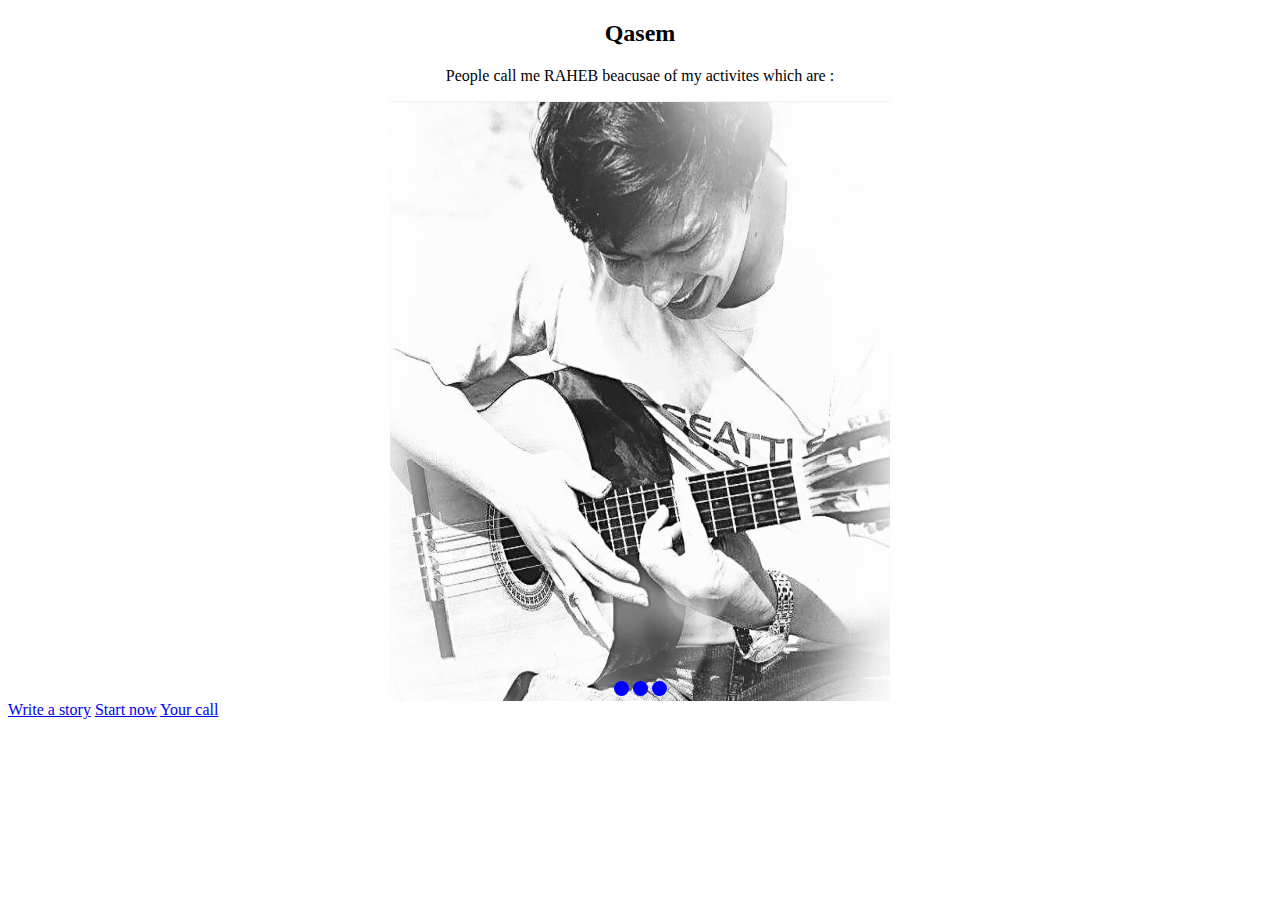
==== index.html @ 829553b7 "my profile page" ====
<!DOCTYPE html>
<html lang="en">
<head>
  <meta charset="UTF-8">
    <title>Qasem Azimi</title>
      <!-- style css -->
    <link rel="stylesheet" href="style.css">
</head>
  <body>
    <header>
      <div class="container">
        <h2>Qasem</h2>
        <p>People call me RAHEB beacusae of my activites which are :</p>
      </div>
      <div class="slider">
        <span id="slide-1"></span>
        <span id="slide-2"></span>
        <span id="slide-3"></span>
        <div class="image-container">
          <img src="images/q1.jpeg" class="slide" width="500" height="600" />
          <img src="images/q2.jpg" class="slide" width="500" height="600" />
          <img src="images/q4.jpeg" class="slide" width="500" height="600" />
        </div>
        <div class="buttons">
          <a href="#slide-1"></a>
          <a href="#slide-2"></a>
          <a href="#slide-3"></a>
        </div>
      </div>
      <!--Slideshow ends-->
      <div>
        <a href="#" class="btn-medium">Write a story</a>
        <a href="#" class="btn-treehouse">Start now</a>
        <a href="#" class="btn-yours">Your call</a>
      </div>
    </header>
  </body>
</html>
---- style.css ----
h2 {
  text-align: center;
  font-family: 'Fuzzy Bubbles', cursive;
}
p {
  text-align: center;
  font-family: 'Fuzzy Bubbles', cursive;
}
.slider {
    width: 500px;
    height: 600px;
    background-color: yellow;
    margin-left: auto;
    margin-right: auto;
    margin-top: 0px;
    text-align: center;
    overflow: hidden;
  }
  .image-container {
    width: 1500px;
    background-color: pink;
    height: 600px;
    clear: both;
    position: relative;
    -webkit-transition: left 1s;
    -moz-transition: left 1s;
    -o-transition: left 1s;
    transition: left 1s;
  }
  .slide {
    float: left;
    margin: 0px;
    padding: 0px;
    position: relative;
  }
  #slide-1:target ~ .image-container {
    left: 0px;
  }
  #slide-2:target ~ .image-container {
    left: -500px;
  }
  #slide-3:target ~ .image-container {
    left: -1000px;
  }
  .buttons {
    position: relative;
    top: -20px;
  }
  .buttons a {
    display: inline-block;
    height: 15px;
    width: 15px;
    border-radius: 50px;
    background-color: blue;
  }
  

  @import url('https://fonts.googleapis.com/css2?family=Fuzzy+Bubbles&display=swap');
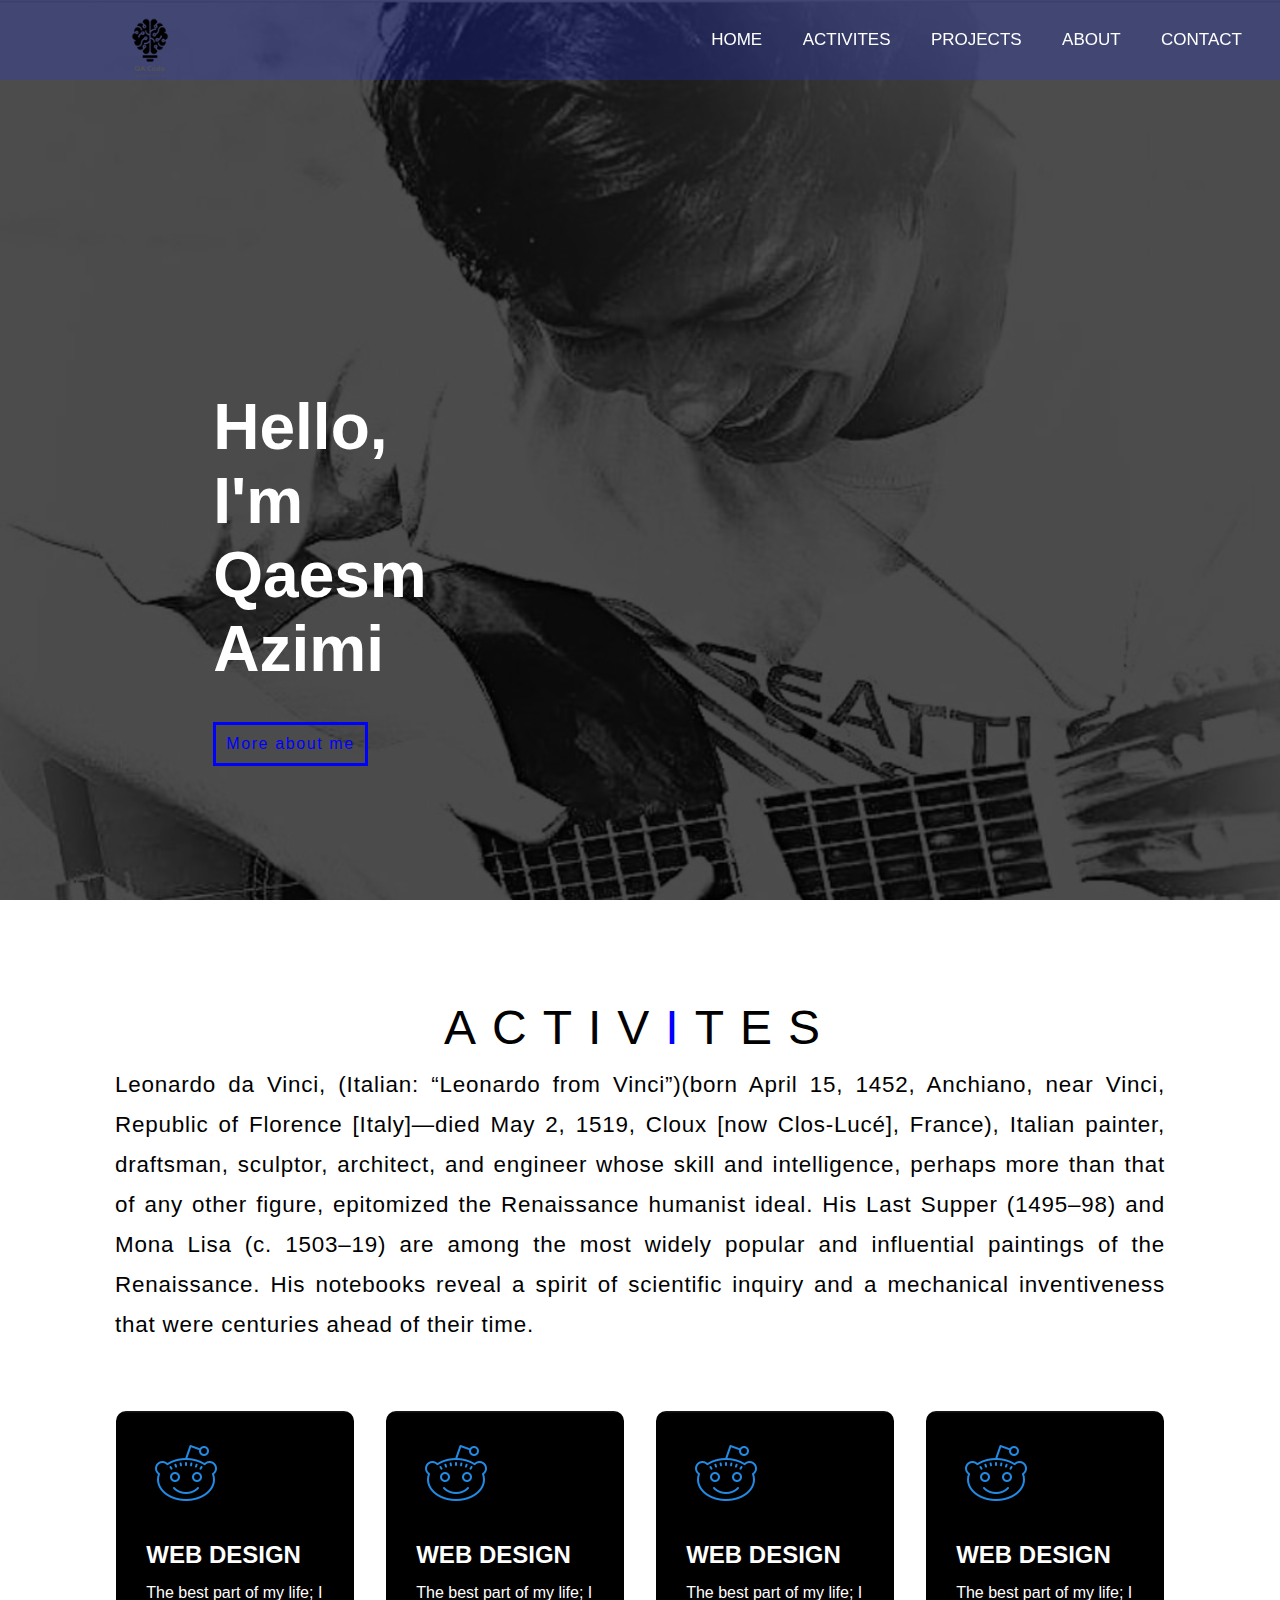
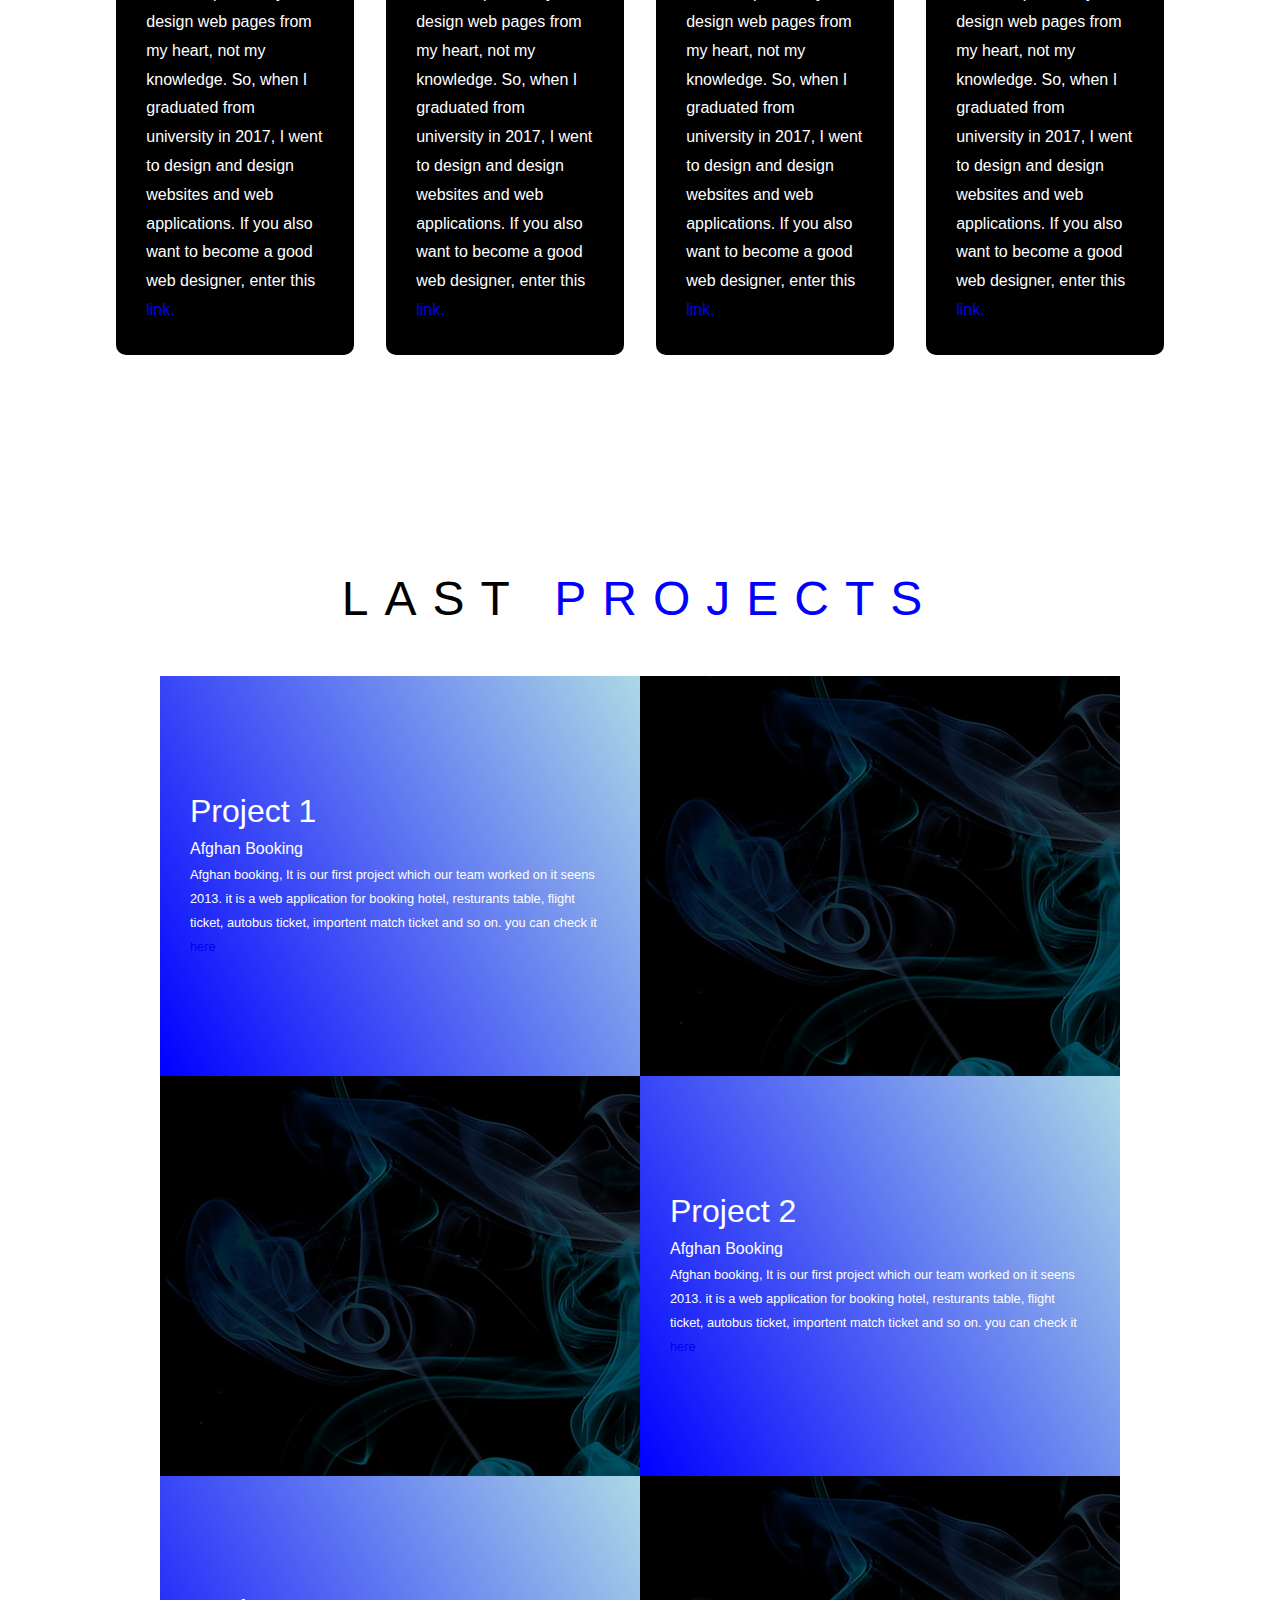
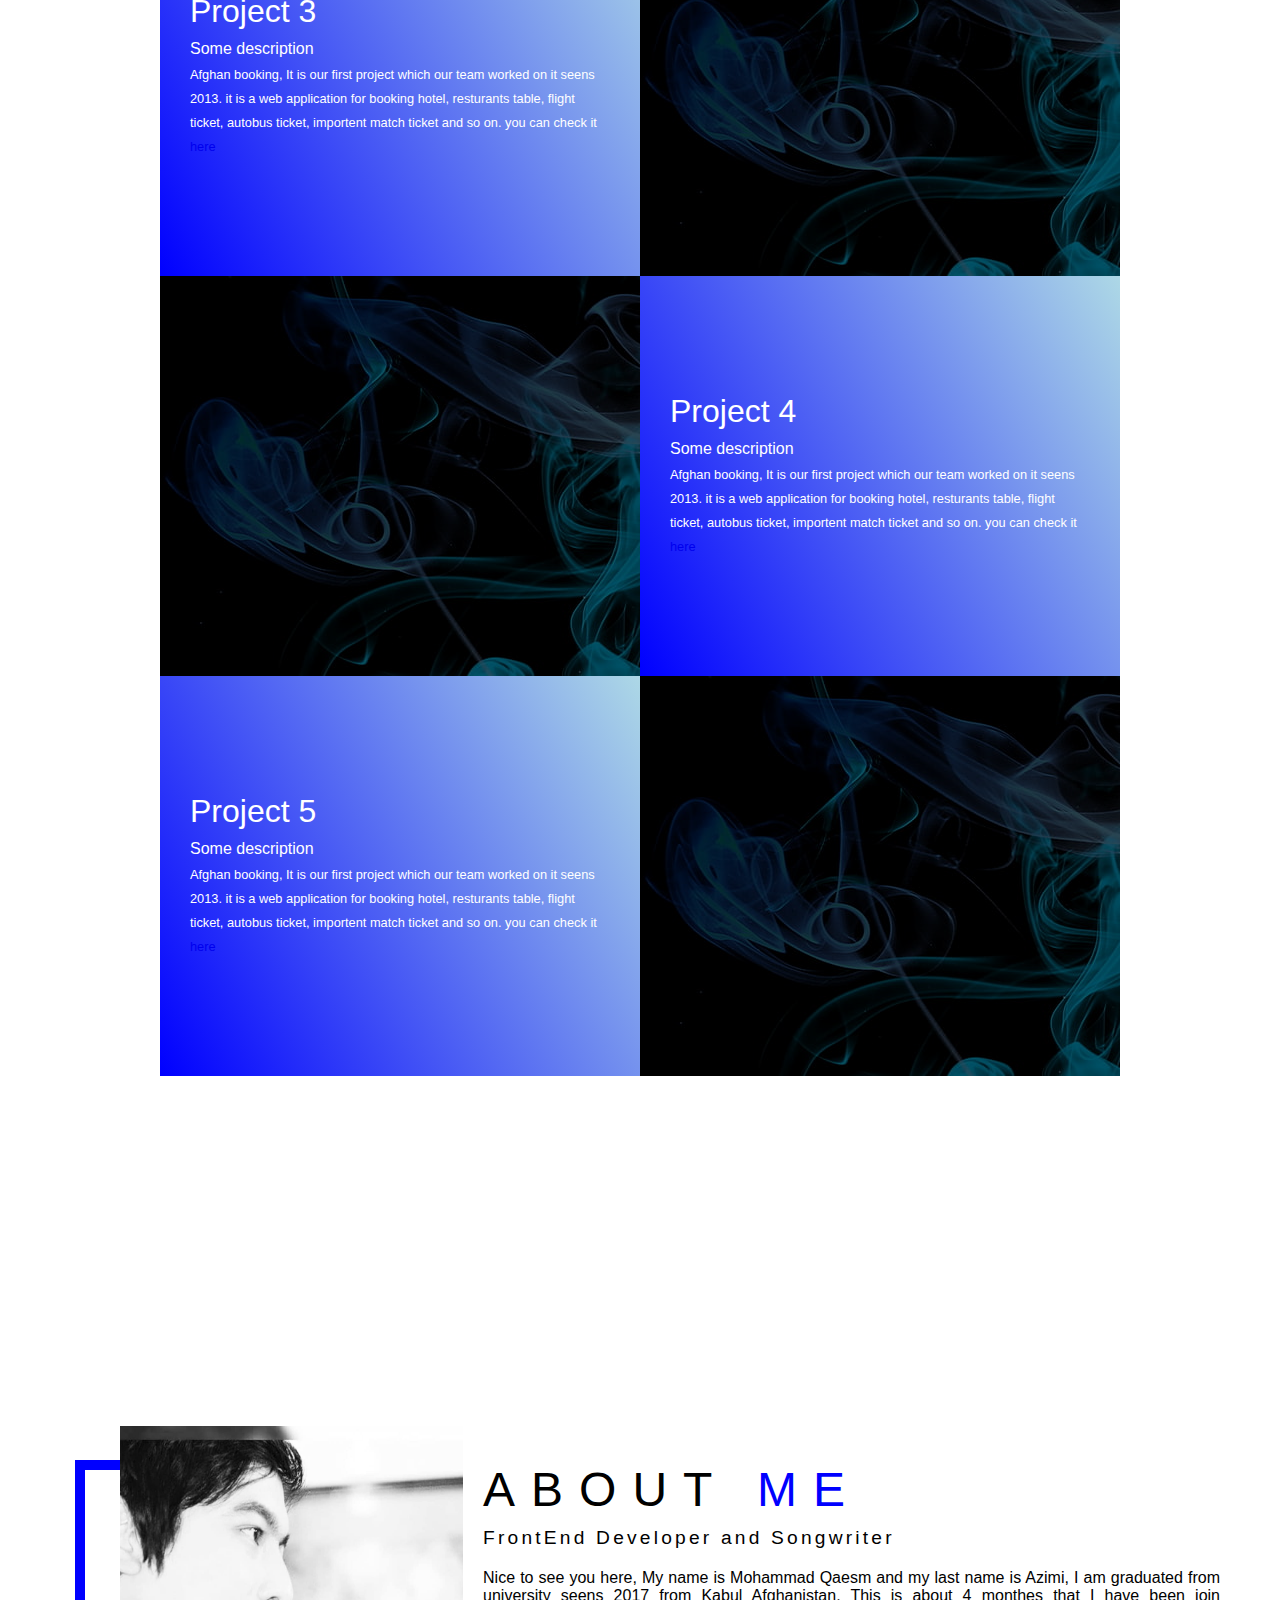
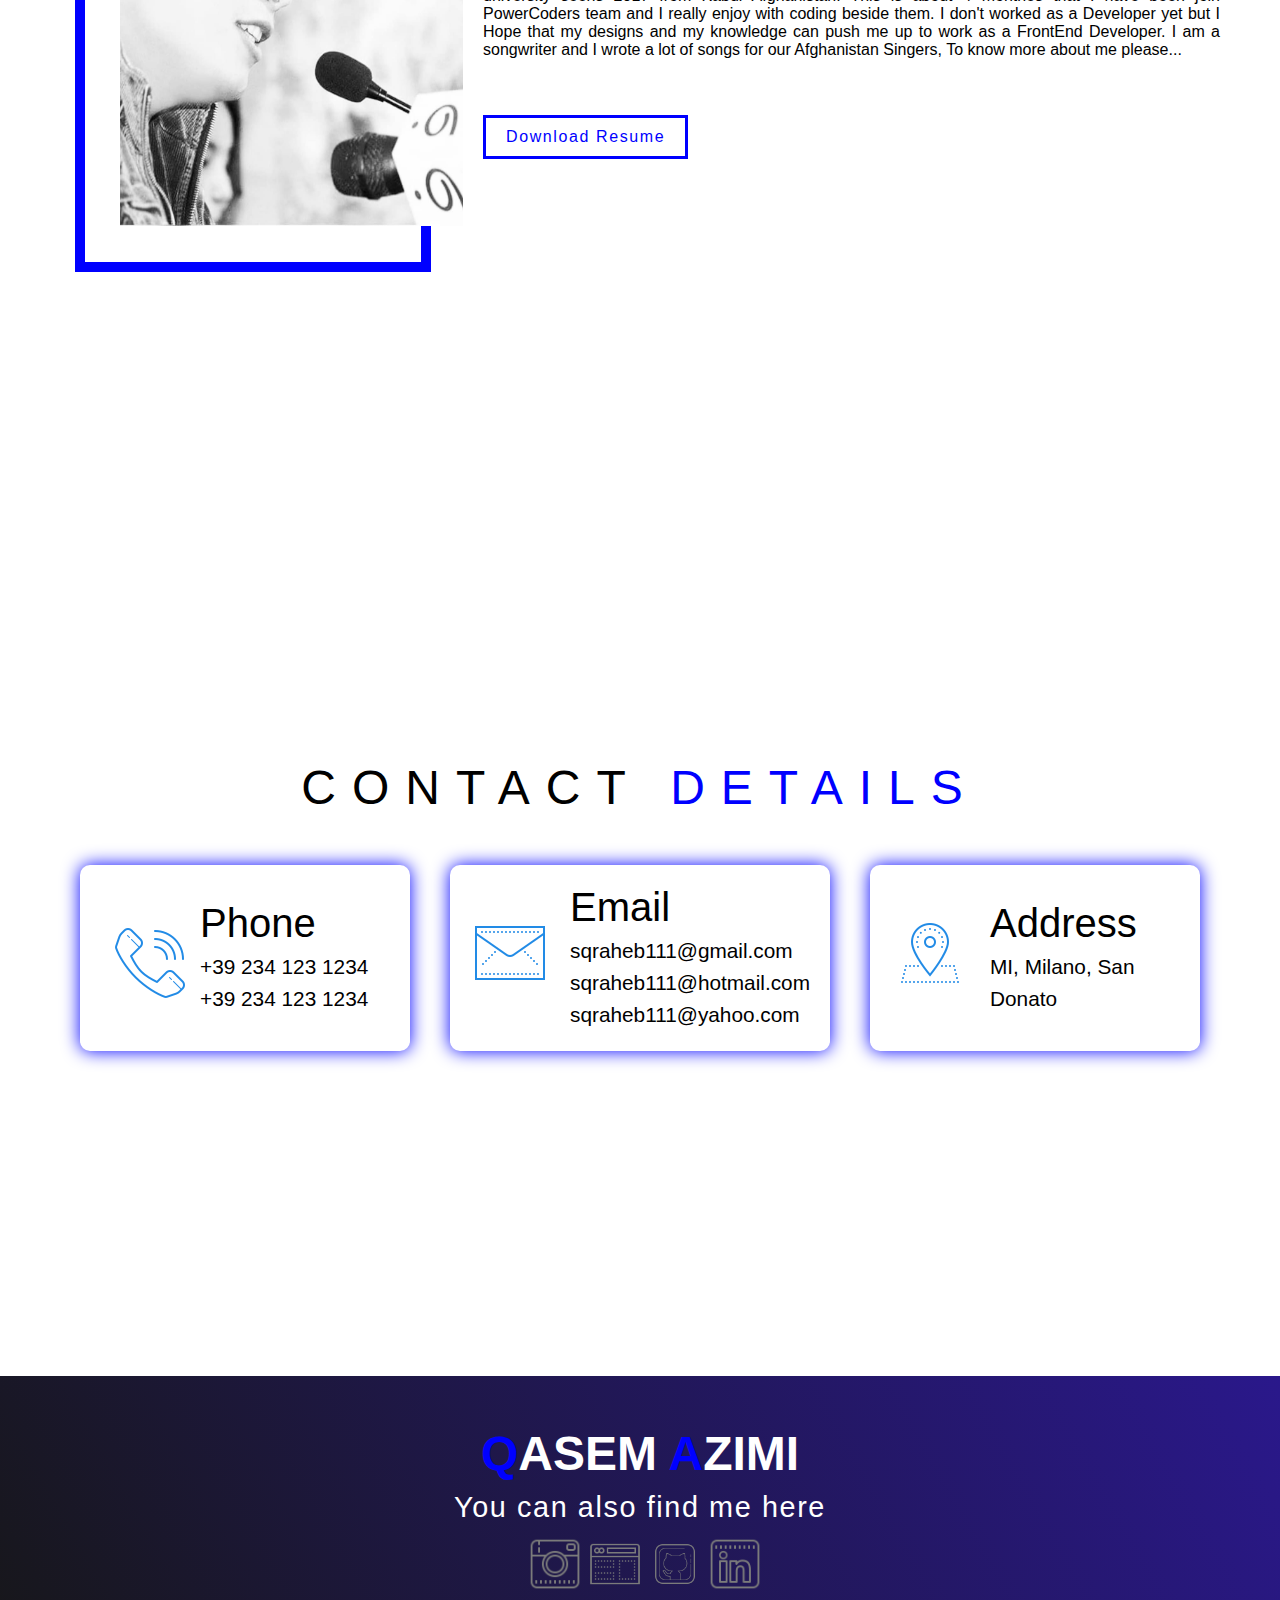
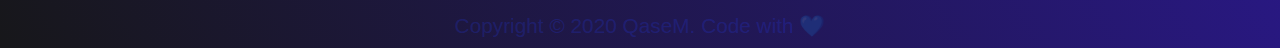
==== commit 1e9baad2: "version 0.2" ====
--- a/index.html
+++ b/index.html
@@ -7,32 +7,236 @@
     <link rel="stylesheet" href="style.css">
 </head>
   <body>
-    <header>
-      <div class="container">
-        <h2>Qasem</h2>
-        <p>People call me RAHEB beacusae of my activites which are :</p>
-      </div>
-      <div class="slider">
-        <span id="slide-1"></span>
-        <span id="slide-2"></span>
-        <span id="slide-3"></span>
-        <div class="image-container">
-          <img src="images/q1.jpeg" class="slide" width="500" height="600" />
-          <img src="images/q2.jpg" class="slide" width="500" height="600" />
-          <img src="images/q4.jpeg" class="slide" width="500" height="600" />
-        </div>
-        <div class="buttons">
-          <a href="#slide-1"></a>
-          <a href="#slide-2"></a>
-          <a href="#slide-3"></a>
-        </div>
-      </div>
-      <!--Slideshow ends-->
-      <div>
-        <a href="#" class="btn-medium">Write a story</a>
-        <a href="#" class="btn-treehouse">Start now</a>
-        <a href="#" class="btn-yours">Your call</a>
-      </div>
-    </header>
+    <!-- Header -->
+    <section id="header">
+      <nav>
+        <input type="checkbox" id="check">
+        <label for="check" class="checkbtn">
+          <i class="fas fa-bars"></i>
+        </label>
+        <img src="images/logo.png" alt="img" class="logox">
+        <ul>
+          <li><a class="activex" href="#qasem">Home</a></li>
+          <li><a href="#activites">Activites</a></li>
+          <li><a href="#projects">Projects</a></li>
+          <li><a href="#about">About</a></li>
+          <li><a href="#contact">Contact</a></li>
+        </ul>
+      </nav>
+    </section>
+    <!-- End Header -->
+    <!-- firstpage home start -->
+    <section id="qasem">
+      <div class="azimi container">
+        <div class="raheb">
+          <h1>Hello,<span></span></h1> 
+          <h1>I'm <span></span></h1>
+          <h1>Qaesm <span></span></h1>
+          <h1>Azimi <span></span></h1>
+          <a href="#about" type="button" class="cta">More about me</a>
+        </div>
+      </div>
+    </section>
+    <!-- firstpage home end -->
+
+    <!-- secondpage activites start -->
+    <section id="activites">
+      <div class="activites container">
+        <div class="activites-top">
+          <h1 class="section-title">Activ<span>i</span>tes</h1>
+            <p>Leonardo da Vinci, (Italian: “Leonardo from Vinci”)(born April 15, 1452, Anchiano,
+              near Vinci, Republic of Florence [Italy]—died May 2, 1519, Cloux [now Clos-Lucé], France),
+              Italian painter, draftsman, sculptor, architect, and engineer whose skill and
+              intelligence, perhaps more than that of any other figure, epitomized the Renaissance humanist ideal. 
+              His Last Supper (1495–98) and Mona Lisa (c. 1503–19) are among the most widely popular and influential
+              paintings of the Renaissance. His notebooks reveal a spirit of scientific inquiry and a mechanical 
+              inventiveness that were centuries ahead of their time.</p>
+        </div>
+        <div class="activites-bottom">
+          <div class="activites-item">
+            <div class="icon">
+              <img src="images/1st_icon.png" alt="">
+            </div>
+              <h2>Web Design</h2>
+              <p>The best part of my life; I design web pages from my heart, not my knowledge. So, when I graduated from university in 2017, 
+                I went to design and design websites and web applications. If you also want to become a good web designer, enter this <a href="#">link.</a></p>
+          </div>
+          <div class="activites-item">
+            <div class="icon">
+              <img src="images/1st_icon.png" alt="">
+            </div>
+              <h2>Web Design</h2>
+              <p>The best part of my life; I design web pages from my heart, not my knowledge. So, when I graduated from university in 2017, 
+                I went to design and design websites and web applications. If you also want to become a good web designer, enter this <a href="#">link.</a></p>
+          </div>
+          <div class="activites-item">
+            <div class="icon">
+              <img src="images/1st_icon.png" alt="">
+            </div>
+              <h2>Web Design</h2>
+              <p>The best part of my life; I design web pages from my heart, not my knowledge. So, when I graduated from university in 2017, 
+                I went to design and design websites and web applications. If you also want to become a good web designer, enter this <a href="#">link.</a></p>
+          </div>
+          <div class="activites-item">
+            <div class="icon">
+              <img src="images/1st_icon.png" alt="">
+            </div>
+              <h2>Web Design</h2>
+              <p>The best part of my life; I design web pages from my heart, not my knowledge. So, when I graduated from university in 2017, 
+                I went to design and design websites and web applications. If you also want to become a good web designer, enter this <a href="#">link.</a></p>
+          </div>
+        </div>
+      </div>
+    </section>    
+    <!-- second page activites end -->
+
+    <!-- third page projects start -->
+    <section id="projects">
+      <div class="projects container">
+        <div class="projects-header">
+          <h1 class="section-title">Last <span>Projects</span></h1>
+        </div>
+        <div class="all-projects">
+          <div class="project-item">
+            <div class="project-info">
+              <h1>Project 1</h1>
+              <h2>Afghan Booking</h2>
+              <p>Afghan booking, It is our first project which our team worked on it seens 2013. it is a web application for booking
+                hotel, resturants table, flight ticket, autobus ticket, importent match ticket and so on. you can check it <a href="#"> here </a></p>
+            </div>
+            <div class="project-img">
+              <img src="images/project-1.jpg" alt="img">
+            </div>
+          </div>
+          <div class="project-item">
+            <div class="project-info">
+              <h1>Project 2</h1>
+              <h2>Afghan Booking</h2>
+              <p>Afghan booking, It is our first project which our team worked on it seens 2013. it is a web application for booking
+                hotel, resturants table, flight ticket, autobus ticket, importent match ticket and so on. you can check it <a href="#"> here </a></p>
+            </div>
+            <div class="project-img">
+              <img src="images/project-1.jpg" alt="img">
+            </div>
+          </div>
+          <div class="project-item">
+            <div class="project-info">
+              <h1>Project 3</h1>
+              <h2>Some description</h2>
+              <p>Afghan booking, It is our first project which our team worked on it seens 2013. it is a web application for booking
+                hotel, resturants table, flight ticket, autobus ticket, importent match ticket and so on. you can check it <a href="#"> here </a></p>
+            </div>
+            <div class="project-img">
+              <img src="images/project-1.jpg" alt="img">
+            </div>
+          </div>
+          <div class="project-item">
+            <div class="project-info">
+              <h1>Project 4</h1>
+              <h2>Some description</h2>
+              <p>Afghan booking, It is our first project which our team worked on it seens 2013. it is a web application for booking
+                hotel, resturants table, flight ticket, autobus ticket, importent match ticket and so on. you can check it <a href="#"> here </a></p>
+            </div>
+            <div class="project-img">
+              <img src="images/project-1.jpg" alt="img">
+            </div>
+          </div>
+          <div class="project-item">
+            <div class="project-info">
+              <h1>Project 5</h1>
+              <h2>Some description</h2>
+              <p>Afghan booking, It is our first project which our team worked on it seens 2013. it is a web application for booking
+                hotel, resturants table, flight ticket, autobus ticket, importent match ticket and so on. you can check it <a href="#"> here </a></p>
+            </div>
+            <div class="project-img">
+              <img src="images/project-1.jpg" alt="img">
+            </div>
+          </div>
+        </div>
+      </div>
+    </section>
+    <!-- Third page projects end -->
+
+    <!-- forth page about start -->
+    <section id="about">
+      <div class="about container">
+        <div class="col-left">
+          <div class="about-img">
+            <img src="images/q12.jpeg" alt="img" style="height:100%; width: 100%;">
+          </div>
+        </div>
+        <div class="col-right">
+          <h1 class="section-title">About <span>Me</span></h1>
+          <h2>FrontEnd Developer and Songwriter</h2>
+          <p>Nice to see you here, My name is Mohammad Qaesm and my last name is Azimi, I am graduated from university seens 2017 from Kabul Afghanistan.
+            This is about 4 monthes that I have been join PowerCoders team and I really enjoy with coding beside them. I don't worked as a Developer yet but I 
+            Hope that my designs and my knowledge can push me up to work as a FrontEnd Developer. I am a songwriter and I wrote a lot of songs for our Afghanistan
+            Singers, To know more about me please...</p>
+            <a href="#" class="cv">Download Resume</a>
+          </div>      
+      </div>
+    </section>
+    <!-- forth page about end -->
+    <!-- fifth page contact start -->
+    <section id="contact">
+      <div class="contact container">
+        <div>
+          <h1 class="section-title">Contact <span>Details</span></h1>
+        </div>
+        <div class="contact-items">
+          <div class="contact-item">
+            <div class="icon"><img src="images/icon_contact.png" /></div>
+            <div class="contact-info">
+              <h1>Phone</h1>
+              <h2>+39 234 123 1234</h2>
+              <h2>+39 234 123 1234</h2>
+            </div>
+          </div>
+          <div class="contact-item">
+            <div class="icon"><img src="images/icon_email.png" /></div>
+            <div class="contact-info">
+              <h1>Email</h1>
+              <h2>sqraheb111@gmail.com</h2>
+              <h2>sqraheb111@hotmail.com</h2>
+              <h2>sqraheb111@yahoo.com</h2>
+            </div>
+          </div>
+          <div class="contact-item">
+            <div class="icon"><img src="images/icon-location.png" /></div>
+            <div class="contact-info">
+              <h1>Address</h1>
+              <h2>MI, Milano, San Donato</h2>
+            </div>
+          </div>
+        </div>
+      </div>
+    </section>
+    <!-- fifth page contact end -->
+
+    <!-- Sixth page footer Start -->
+    <section id="footer">
+      <div class="footer container">
+        <div class="brand">
+          <h1><span>Q</span>asem <span>A</span>zimi</h1>
+        </div>
+        <h2>You can also find me here</h2>
+        <div class="social-icon">
+          <div class="social-item">
+            <a href="https://www.instagram.com/qasem_raheb/"><img src="images/icon_instagram.png"/></a>
+          </div>
+          <div class="social-item">
+            <a href="#qasem"><img src="images/icon-webstie.png"/></a>
+          </div>
+          <div class="social-item">
+            <a href="https://github.com/MohammadQasemAzimi"><img src="images/icon_github.png"/></a>
+          </div>
+          <div class="social-item">
+            <a href="https://www.linkedin.com/in/mohammad-qasem-azimi-199810b3/"><img src="images/icon_linkedin.png"/></a>
+          </div>
+        </div>
+        <p>Copyright © 2020 QaseM. Code with 💙</p>
+      </div>
+    </section>
+    <!-- Sixth page footer End -->
   </body>
 </html>--- a/style.css
+++ b/style.css
@@ -1,59 +1,649 @@
-
-h2 {
+@import url('https://fonts.googleapis.com/css2?family=Archivo:ital,wght@1,700&family=Fuzzy+Bubbles&display=swap');
+*{
+  margin: 0;
+  padding: 0;
+  box-sizing: border-box;
+  font-family: 'Lato', sans-serif;
+  font-family: 'Oswald', sans-serif;
+}
+.container{
+  min-height: 100vh;
+  width: 100%;
+  display: flex;
+  align-items: center;
+  justify-content: center;
+}
+.section-title{
+  font-size: 2rem;
+  font-weight: 200;
+  color: black;
+  margin-bottom: 10px;
+  text-transform: uppercase;
+  letter-spacing: 1rem;
   text-align: center;
-  font-family: 'Fuzzy Bubbles', cursive;
-}
-p {
+}
+.section-title span{
+  color: blue;
+}
+
+/* Header section */
+nav{
+  position: fixed;
+  z-index: 1000;
+  background: rgba(36, 56, 237, 0.24);
+  height: 80px;
+  width: 100%;
+}
+#header .logox{
+  height: 100px;
+  padding: 0 100px;
+  transition: .3s ease transform;
+}
+#header .logox:hover{
+  transform: scale(1.1);
+}
+nav ul{
+  float: right;
+  margin-right: 20px;
+}
+nav ul li{
+  display: inline-block;
+  line-height: 80px;
+  margin: 0 5px;
+}
+nav ul li a{
+  color: white;
+  font-size: 17px;
+  padding: 7px 13px;
+  border-radius: 3px;
+  text-transform: uppercase;
+}
+a.activex,a:hover{
+  background: blue
+  transition: .5s;
+}
+.checkbtn{
+  font-size: 30px;
+  color: white;
+  float: right;
+  line-height: 80px;
+  margin-right: 40px;
+  cursor: pointer;
+  display: none;
+}
+#check{
+  display: none;
+}
+
+/* End Header section */
+
+
+
+
+
+/* ---------------------------------------------------First page-------first page ------------------Code by Qasem----------------------------------------------- */
+a {
+  text-decoration: none;
+}
+
+#qasem{
+  background-image: url("images/q1.jpeg");
+  background-size: cover;
+  background-position: top center;
+  position: relative;
+  z-index: 1;
+}
+#qasem::after{
+  content: '';
+  position: absolute;
+  left: 0;
+  top: 0;
+  height: 100%;
+  width: 100%;
+  background-color: black;
+  opacity: .7;
+  z-index: -1;
+}
+#qasem .raheb{
+  margin-right: 50%;
+  margin-top: 20%;
+}
+#qasem h1{
+  display: block;
+  width: fit-content;
+  font-size: 3rem;
+  position: relative;
+  color: white;
+  animation: text_reveal .5s ease forwards;
+  animation-delay: 1s;
+}
+#qasem h1:nth-child(1){
+  animation-delay: 1s;
+}
+#qasem h1:nth-child(2){
+  animation-delay: 2s;
+}
+#qasem h1:nth-child(3){
+  animation-delay: 3s;
+}
+#qasem h1:nth-child(4){
+  animation: rext_reveal_name .5s ease forwards;
+  animation-delay: 4s;
+}
+#qasem h1 span{
+  position: absolute;
+  top: 0;
+  left: 0;
+  height: 100%;
+  width: 0;
+  background-color: blue;
+  animation: text_reveal_box 1s ease;
+  animation-delay: .3s;
+}
+#qasem h1:nth-child(1) span{
+  animation-delay: .5s;
+}
+#qasem h1:nth-child(2) span{
+  animation-delay: 1.5s;
+}
+#qasem h1:nth-child(3) span{
+  animation-delay: 2.5s;
+}
+#qasem h1:nth-child(4) span{
+  animation-delay: 3.5s;
+}
+#qasem .cta{
+  display: inline-block;
+  padding:10px;
+  color: blue;
+  background-color: transparent;
+  border: 3px solid blue;
+  font-size: 1rem;
+  letter-spacing: .1rem;
+  margin-top: 36px;
+  transition-property: .3s ease;
+}
+#qasem .cta:hover{
+  color: white;
+  background-color: blue;
+}
+
+/* ---------------------------------------------------First page-------End first page -------------------------Code by Qasem------------------------------------ */
+
+/* ---------------------------------------------------Second page ------Activity section-----------------------Code by Qasem------------------------------------ */
+#activites .activites{
+  flex-direction: column;
   text-align: center;
-  font-family: 'Fuzzy Bubbles', cursive;
-}
-.slider {
-    width: 500px;
-    height: 600px;
-    background-color: yellow;
-    margin-left: auto;
-    margin-right: auto;
-    margin-top: 0px;
+  max-width: 1500px;
+  margin: 0 auto;
+  padding: 100px;
+}
+#activites .activites-top{
+  width: 500px;
+  margin: 0 auto;
+}
+
+#activites .activites-top p{
+  color: black;
+  font-size: 1.4rem;
+  margin-left: 15px;
+  margin-right: 15px;
+  margin-top: 5px;
+  line-height: 2.5rem;
+  font-weight: 300;
+  letter-spacing: .05rem;
+  text-align: justify;
+}
+#activites .activites-bottom{
+  display: flex;
+  align-items: center;
+  justify-content: center;
+  flex-wrap: wrap;
+  margin-top: 50px;
+}
+#activites .activites-item{
+  flex-basis: 100%;
+  display: flex;
+  align-items: flex-start;
+  justify-content: center;
+  flex-direction: column;
+  padding: 30px;
+  border-radius: 10px;
+  background-image: url("images/black and white and blue.jpg");
+  background-size: cover;
+  margin: 10px 5px;
+  overflow: hidden;
+}
+#activites .activites-item::after{
+  content: '';
+  position: absolute;
+  left: 0;
+  top: 0;
+  height: 100%;
+  width: 100%;
+  background-color: black;
+  opacity: .8;
+  z-index: -1; 
+}
+#activites .activites-bottom .icon {
+  height: 80px;
+  width: 80px;
+  margin-bottom: 20px;
+}
+#activites .activites-item h2{
+  font-size: 1.5rem;
+  color: white;
+  margin-bottom: 10px;
+  text-transform: uppercase;
+}
+#activites .activites-item p{
+  font-size: 1rem;
+  color: white;
+  text-align: left;
+  line-height: 1.8rem;
+}
+/* ---------------------------------------------------Second page ------End Activity section------------------Code by Qasem------------------------------------- */
+
+/* ---------------------------------------------------Third page -------Start projects section----------------Code by Qasem------------------------------------- */
+#projects .projects{
+  flex-direction: column;
+  max-width: 1200px;
+  margin: 0 auto;
+  padding: 100px 0;
+}
+#projects .projects-header h1{
+  margin-bottom: 50px;
+}
+#projects .all-projects{
+  display: flex;
+  align-items: center;
+  justify-content: center;
+  flex-direction: column;
+  width: 80%;
+}
+#projects .project-item{
+  display: flex;
+  align-items: center;
+  justify-content: center;
+  flex-direction: column;
+  margin: 20px auto;
+  overflow: hidden;
+  border-radius: 10px;
+}
+#projects .project-info{
+  padding: 30px;
+  flex-basis: 50%;
+  height: 100%;
+  display: flex;
+  align-items: flex-start;
+  justify-content: center;
+  flex-direction: column;
+  background-image: linear-gradient(60deg, blue 0%, lightblue 100%);
+  color: white;
+}
+#projects .project-info h1{
+  font-size: 2rem;
+  font-weight: 500;
+}
+#projects .project-info h2{
+  font-size: 1rem;
+  font-weight: 500;
+  margin-top: 10px;
+}
+#projects .project-info p{
+  color: white;
+  text-align: left;
+  font-size: 0.8rem;
+  margin-top: 5px;
+  line-height: 1.5rem;
+  font-weight: 300;
+}
+#projects .project-img{
+  width: 100%;
+  height: 100%;
+  object-fit: cover;
+  flex-basis: 50%;
+  height: 30px;
+  overflow: hidden;
+  position: relative;
+}
+#projects .project-img::after{
+  content: '';
+  position: absolute;
+  left: 0;
+  top: 0;
+  height: 100%;
+  width: 100%;
+  background-color: black;
+  opacity: .6;
+}
+#projects .project-img img{
+  transition: .3s ease transform;
+}
+#projects .project-item:hover .project-img img{
+  transform: scale(1.1);
+}
+
+/* ---------------------------------------------------Third page -------End projects section-------------Code by Qasem----------------------------------------- */
+
+/* ---------------------------------------------------Forth page -------Start About me section-----------Code by Qasem----------------------------------------- */
+#about .about{
+  flex-direction: column-reverse;
+  text-align: center;
+  max-width: 1200px;
+  margin: 0 auto;
+  padding: 100px 20px;
+}
+#about .col-left{
+  width: 250px;
+  height: 360px;
+}
+#about .col-right{
+  width: 100%;
+}
+#about .col-right h2{
+  font-size: 1.2rem;
+  font-weight: 500;
+  letter-spacing: .2rem;
+  margin-bottom: 10px;
+}
+#about .col-right p{
+  margin-bottom: 20px;
+  margin-top: 20px;
+  text-align: justify;
+}
+#about .cv{
+  display: inline-block;
+  padding:10px 20px;
+  color: blue;
+  background-color: transparent;
+  border: 3px solid blue;
+  font-size: 1rem;
+  letter-spacing: .1rem;
+  margin-top: 36px;
+  transition-property: .3s ease;
+  margin-bottom: 30px;
+
+}
+#about .cv:hover{
+  color: white;
+  background-color: blue;
+}
+#about .col-left .about-img{
+  height: 100%;
+  width: 100%;
+  position: relative;
+}
+#about .col-left .about-img::after{
+  content: '';
+  position: absolute;
+  left: -33px;
+  top: 19px;
+  height: 98%;
+  width: 98%;
+  border: 7px solid blue;
+  z-index: -1;
+}
+/* ---------------------------------------------------Forth page --------End About me section-----------------Code by Qasem------------------------------------- */
+/* ---------------------------------------------------Fifth page -------Start Contact section-----------------Code by Qasem------------------------------------- */
+#contact .contact {
+	flex-direction: column;
+	max-width: 1200px;
+	margin: 0 auto;
+}
+#contact .contact-items {
+	/* max-width: 400px; */
+	width: 80%;
+}
+#contact .contact-item {
+	width: 100%;
+	padding: 20px;
+	text-align: center;
+	border-radius: 10px;
+	margin: 30px;
+	display: flex;
+	justify-content: center;
+	align-items: center;
+	flex-direction: column;
+	box-shadow: 0px 0px 18px 0 blue;
+	transition: 0.3s ease box-shadow;
+}
+#contact .contact-item:hover {
+	box-shadow: 0px 0px 5px 0 blue;
+}
+#contact .icon {
+	width: 70px;
+	margin: 0 auto;
+	margin-bottom: 10px;
+}
+#contact .contact-info h1 {
+	font-size: 2.5rem;
+	font-weight: 500;
+	margin-bottom: 5px;
+}
+#contact .contact-info h2 {
+	font-size: 1.3rem;
+	line-height: 2rem;
+	font-weight: 500;
+}
+/* ---------------------------------------------------Fifth page -------End Contact section-------------------Code by Qasem------------------------------------- */
+
+/* ---------------------------------------------------Sixth page -------Start Footer section-------------------Code by Qasem------------------------------------- */
+
+#footer {
+	background-image: linear-gradient(60deg, rgb(23, 23, 26) 0%, rgb(42, 24, 139) 100%);
+}
+#footer .footer {
+	min-height: 200px;
+	flex-direction: column;
+	padding-top: 50px;
+	padding-bottom: 10px;
+}
+.brand h1{
+  font-size: 3rem;
+  text-transform: uppercase;
+  color: white;
+}
+.brand h1 span{
+  color: blue;
+}
+#footer h2 {
+	color: white;
+	font-weight: 500;
+	font-size: 1.8rem;
+	letter-spacing: 0.1rem;
+	margin-top: 10px;
+	margin-bottom: 10px;
+}
+#footer .social-icon {
+	display: flex;
+	margin-bottom: 30px;
+}
+#footer .social-item {
+	height: 50px;
+	width: 50px;
+	margin: 0 5px;
+}
+#footer .social-item img {
+  height: 60px;
+  width: 60px;
+	filter: grayscale(1);
+	transition: 0.3s ease filter;
+}
+#footer .social-item:hover img {
+	filter: grayscale(0);
+}
+#footer p {
+	color:rgba(36, 56, 237, 0.24);
+	font-size: 1.3rem;
+}
+/* ---------------------------------------------------Sixth page -------End Footer section-------------------Code by Qasem------------------------------------- */
+@media (max-width: 952px){
+  label.logox{
+    height: 30px;
+    width: 30px;
+    padding-left: 50px;
+  }
+  nav ul li a{
+    font-size: 16px;
+  }
+}
+@media (max-width: 858px){
+  .checkbtn{
+    display: block;
+  }
+  ul{
+    position: fixed;
+    width: 100%;
+    height: 100vh;
+    background: #2c3e50;
+    top: 80px;
+    left: -100%;
     text-align: center;
-    overflow: hidden;
-  }
-  .image-container {
-    width: 1500px;
-    background-color: pink;
-    height: 600px;
-    clear: both;
-    position: relative;
-    -webkit-transition: left 1s;
-    -moz-transition: left 1s;
-    -o-transition: left 1s;
-    transition: left 1s;
-  }
-  .slide {
-    float: left;
-    margin: 0px;
-    padding: 0px;
-    position: relative;
-  }
-  #slide-1:target ~ .image-container {
-    left: 0px;
-  }
-  #slide-2:target ~ .image-container {
-    left: -500px;
-  }
-  #slide-3:target ~ .image-container {
-    left: -1000px;
-  }
-  .buttons {
-    position: relative;
-    top: -20px;
-  }
-  .buttons a {
-    display: inline-block;
-    height: 15px;
-    width: 15px;
-    border-radius: 50px;
-    background-color: blue;
-  }
-  
-
-  @import url('https://fonts.googleapis.com/css2?family=Fuzzy+Bubbles&display=swap');+    transition: all .5s;
+  }
+  nav ul li{
+    display: block;
+    margin: 50px 0;
+    line-height: 30px;
+  }
+  nav ul li a{
+    font-size: 20px;
+  }
+  a:hover,a.activex{
+    background: none;
+    color: #0082e6;
+  }
+  #check:checked ~ ul{
+    left: 0;
+  }
+}
+
+
+
+
+  @keyframes text_reveal_box{
+    50%{
+      width: 100%;
+      left: 0%;
+    }
+    100%{
+      width: 0%;
+      left: 100%;
+    }
+  }
+  @keyframes rext_reveal{
+    100%{
+      color: white;
+    }
+  }
+  @keyframes rext_reveal_name{
+    100%{
+      color: blue;
+      font-weight: 500px;
+    }
+  }
+
+
+  @media only screen and (min-width: 780px){
+    
+    .cta{
+      font-size: 2.5rem;
+      padding: 20px 60px;
+    }
+    h1.section-title{
+      font-size: 3rem;
+    }
+    #qasem h1{
+      font-size: 4rem;
+    }
+
+    #activites .activites-top{
+      width: 100%;
+    }
+    #activites .activites-bottom .activites-item {
+      flex-basis: 45%;
+      margin: 2.5%;
+    }
+    #projects .project-item{
+      flex-direction: row;
+    }
+    #projects .project-item:nth-child(even){
+      flex-direction: row-reverse;
+    }
+    #projects .project-item{
+      height: 400px;
+      margin: 0;
+      width: 100%;
+      border-radius: 0;
+    }
+    #projects .all-projects .project-info{
+      height: 100%;
+    }
+    #projects .all-projects .project-img{
+      height: 100%;
+    }
+
+    #about .about{
+      flex-direction: row;
+    }
+    #about .col-left{
+      width: 600px;
+      height: 400px;
+      padding-left: 60px;
+    }
+    #about .about .col-left .about-img::after{
+      left: -45px;
+      top: 34px;
+      height: 98%;
+      width: 98%;
+      border: 10px solid blue;
+    }
+    #about .col-right{
+      text-align: left;
+      margin-left: 20px;
+    }
+    #about .col-right h1{
+      text-align: left;
+    }
+
+
+    #contact .contact{
+      flex-direction: column;
+      padding: 100px 0;
+      align-items: center;
+      justify-content: center;
+      min-width: 20vh;
+    }
+    #contact .contact-items{
+      width: 100%;
+      display: flex;
+      flex-direction: row;
+      padding: 20px;
+      margin: 0;
+    }
+    #contact .contact-item{
+      margin: 20px;
+      flex-direction: row;
+    }
+    #contact .contact-item .icon{
+      height: 80px;
+      width: 80px;
+    }
+    #contact .contact-item .icon img{
+      object-fit: contain;
+    }
+    #contact .contact-item .contact-info{
+      width: 100%;
+      text-align: left;
+      padding-left: 20px;
+    }
+  }
+
+
+  @media only screen and (min-width: 1200px) {
+    #activites .activites-bottom .activites-item{
+      flex-basis: 22%;
+      margin: 1.5%;
+    } 
+  }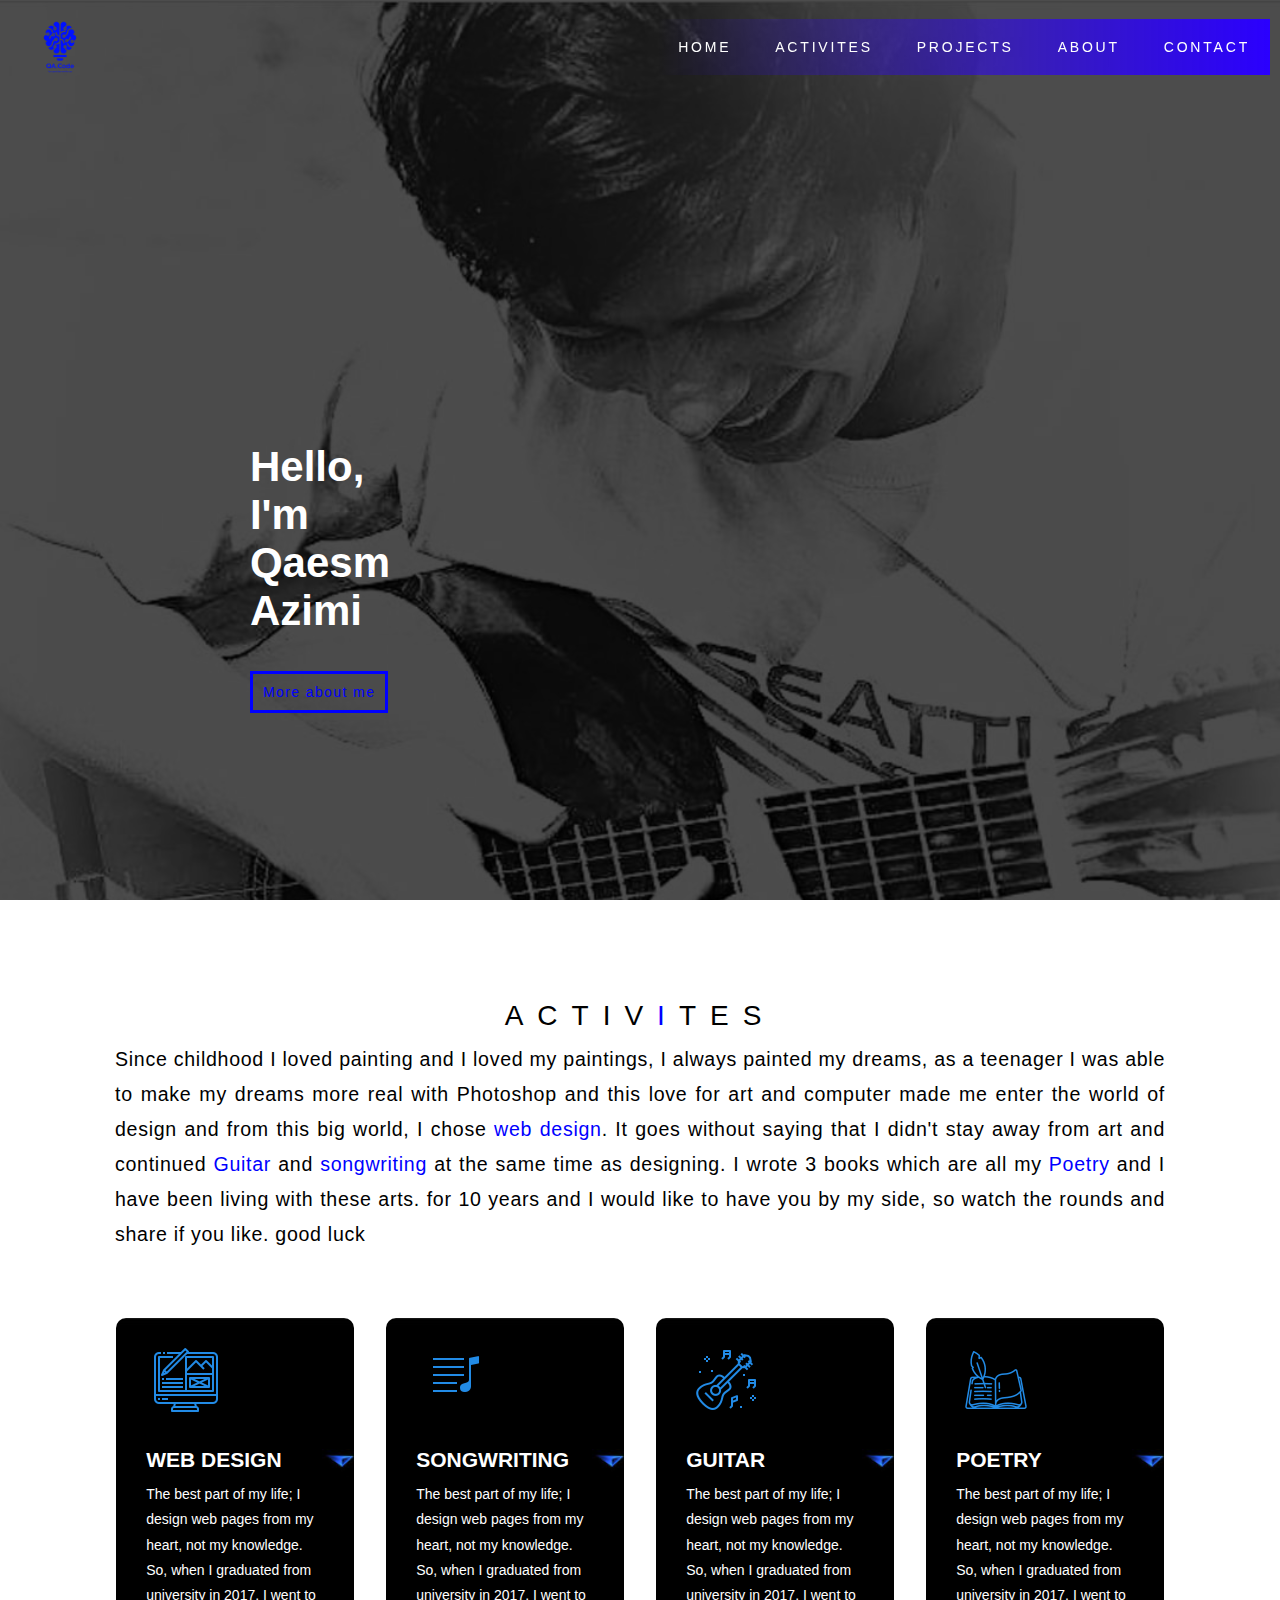
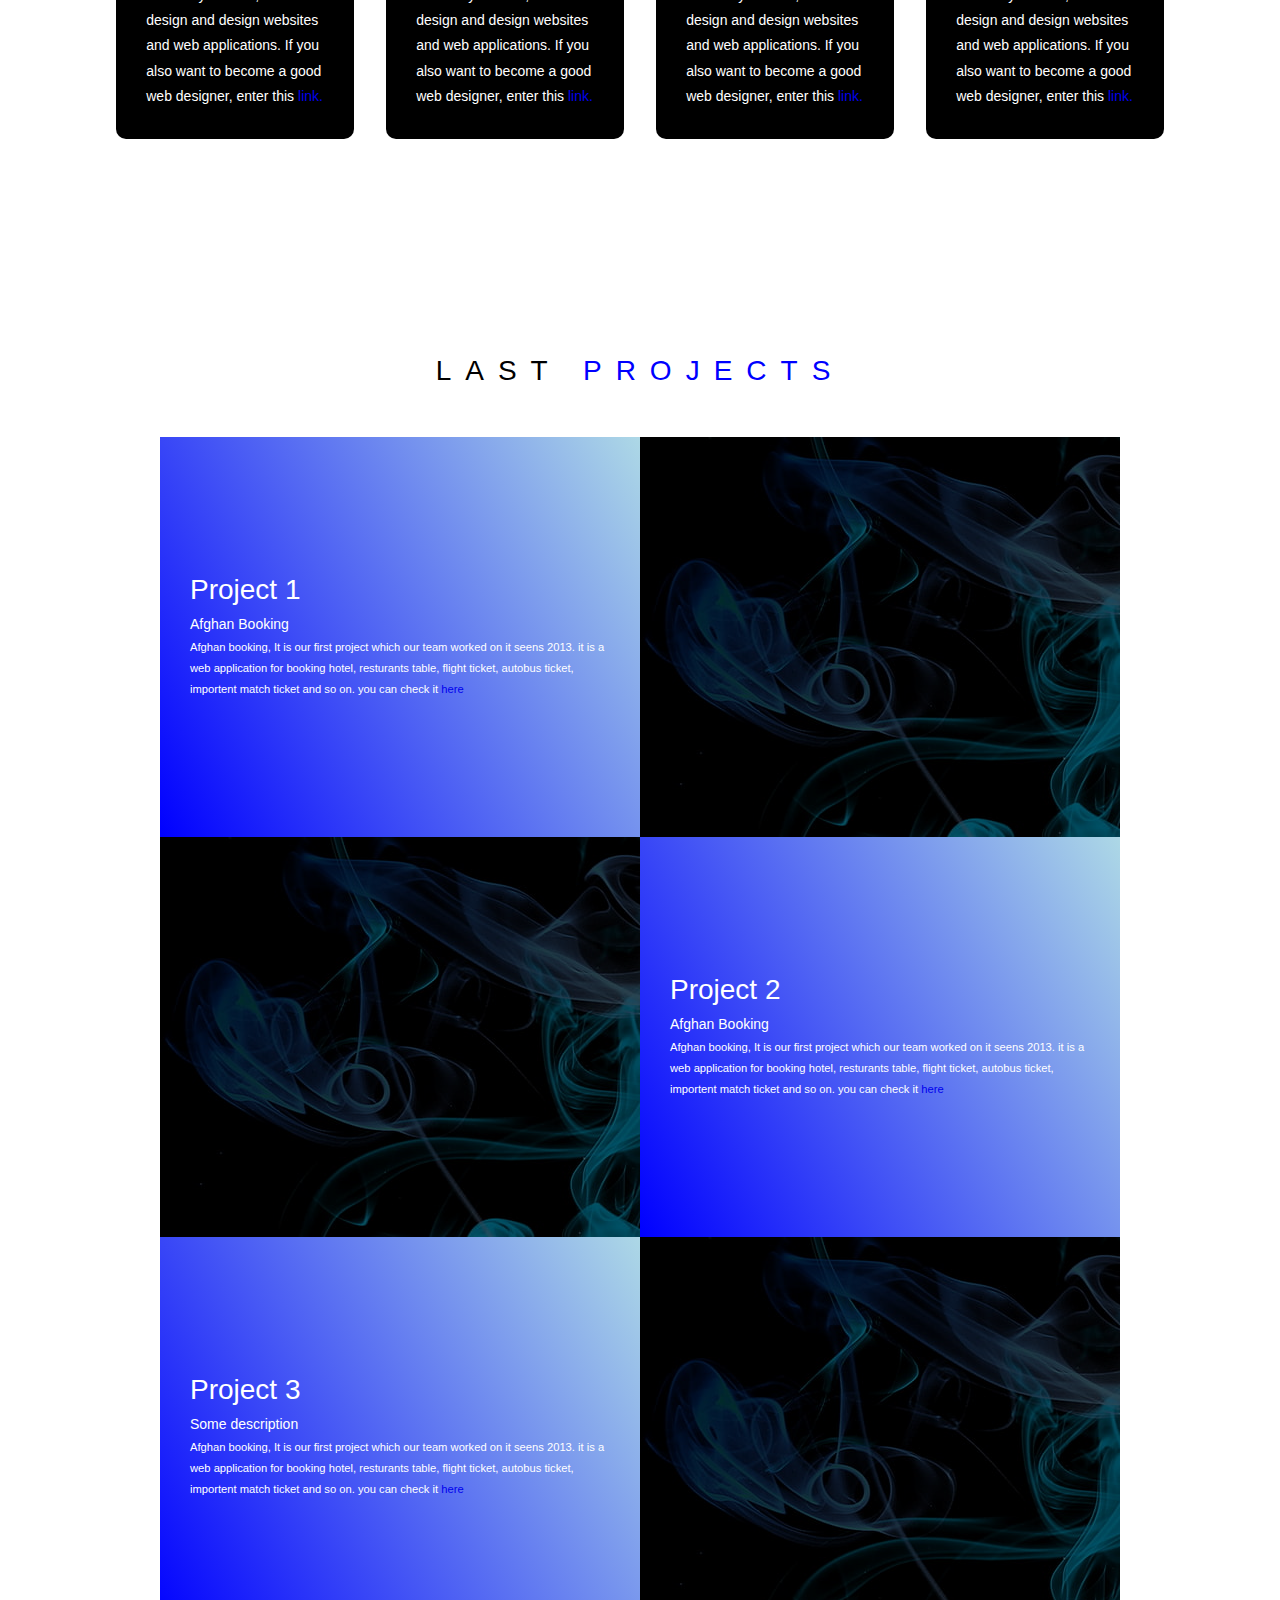
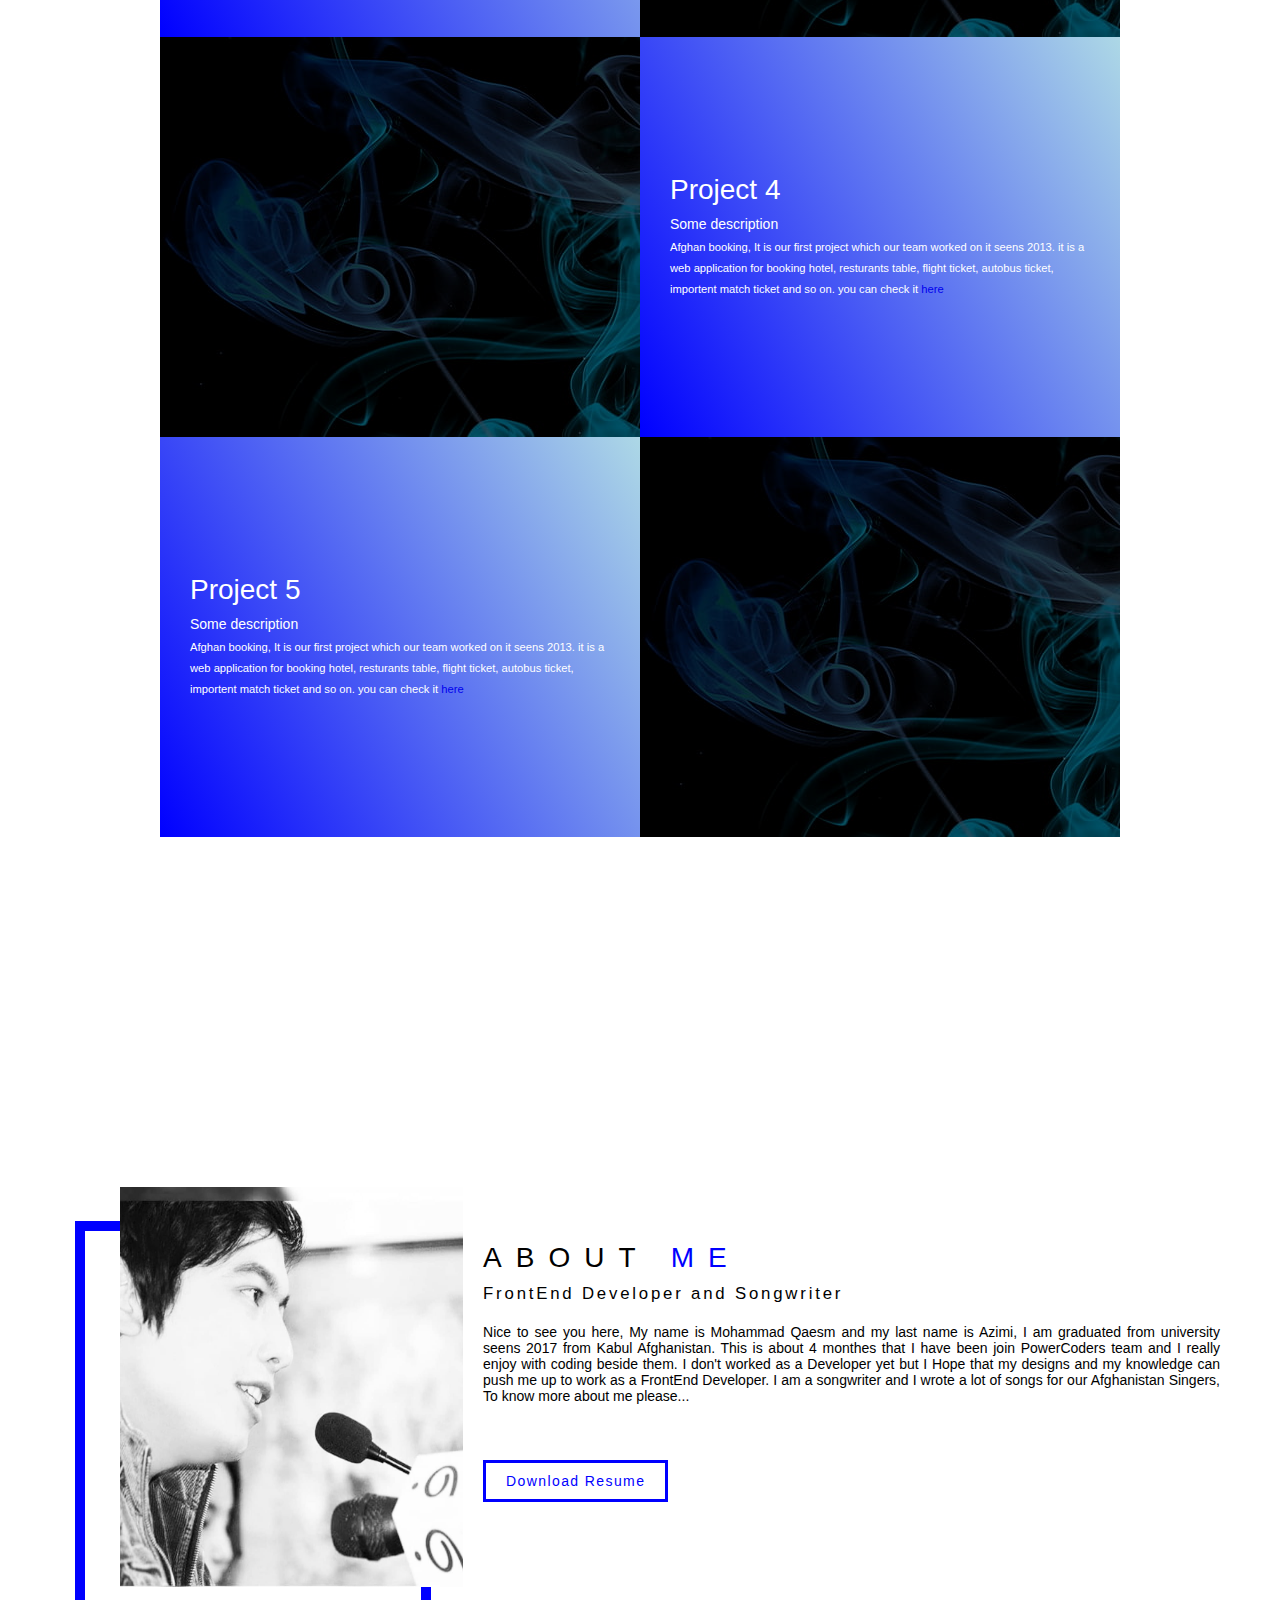
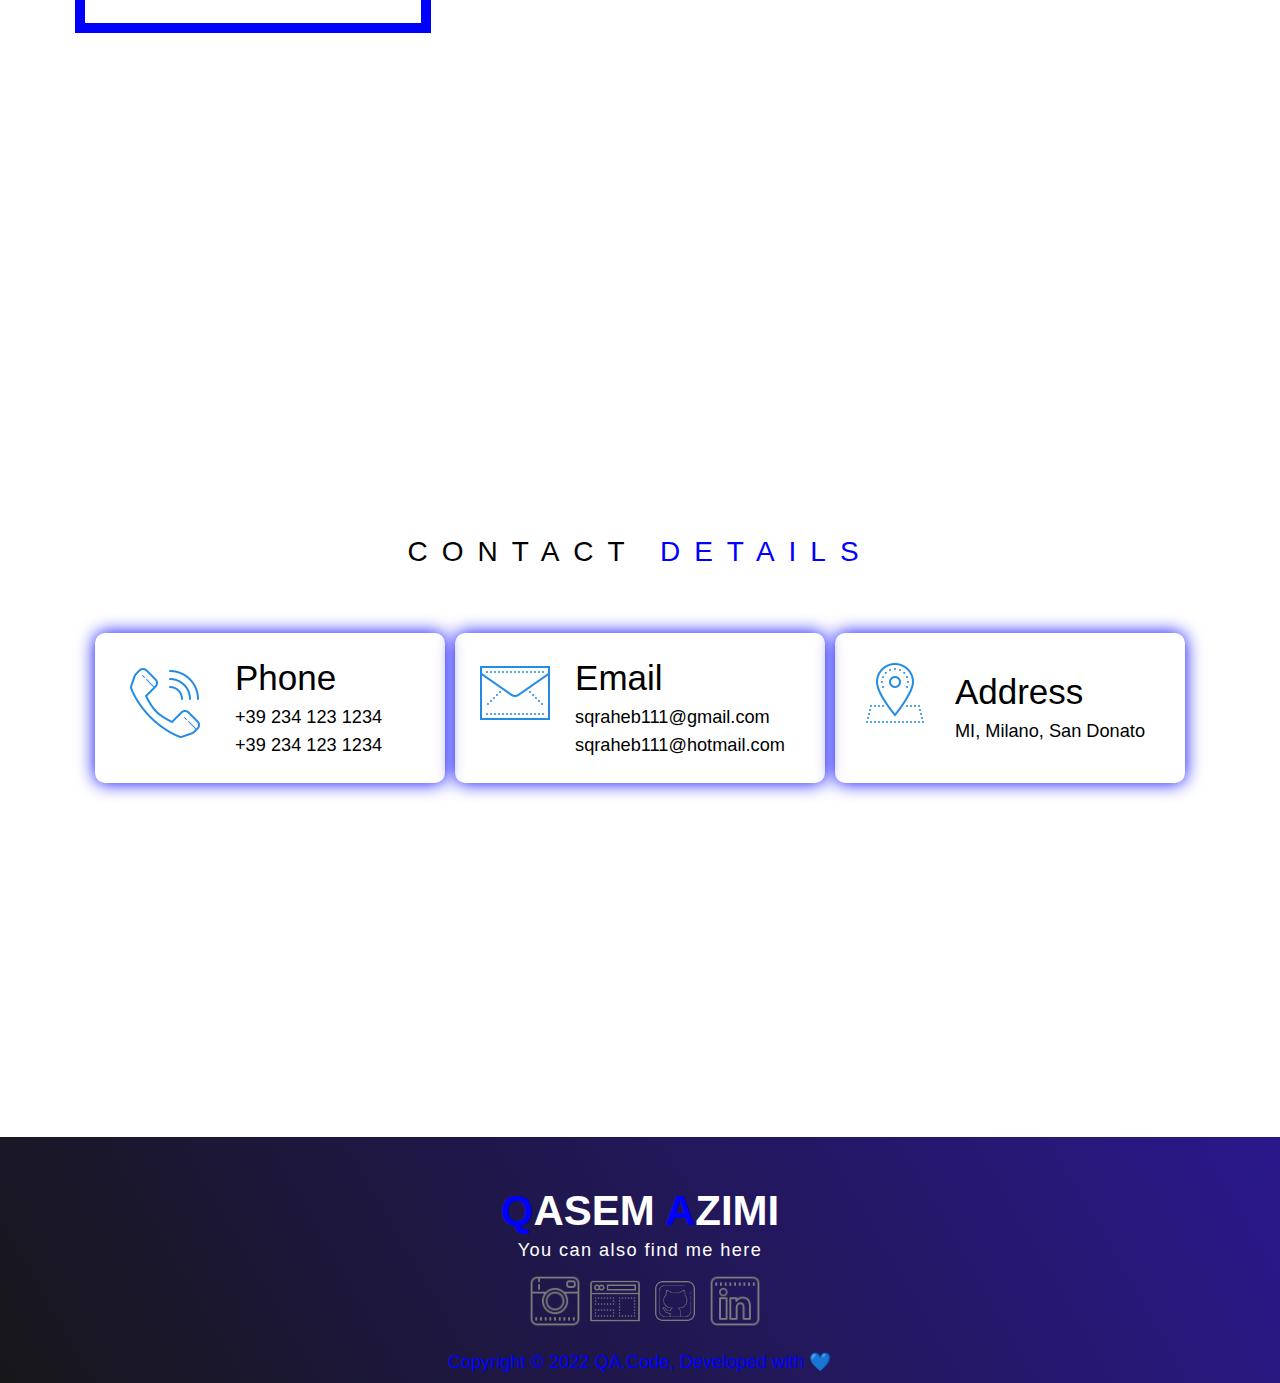
==== commit be7c3ed7: "I bring some changes" ====
--- a/index.html
+++ b/index.html
@@ -1,242 +1,274 @@
 <!DOCTYPE html>
 <html lang="en">
+
 <head>
   <meta charset="UTF-8">
-    <title>Qasem Azimi</title>
-      <!-- style css -->
-    <link rel="stylesheet" href="style.css">
+  <title>Qasem Azimi</title>
+  <!-- style css -->
+  <link rel="stylesheet" href="style.css">
 </head>
-  <body>
-    <!-- Header -->
-    <section id="header">
-      <nav>
-        <input type="checkbox" id="check">
-        <label for="check" class="checkbtn">
-          <i class="fas fa-bars"></i>
-        </label>
-        <img src="images/logo.png" alt="img" class="logox">
-        <ul>
-          <li><a class="activex" href="#qasem">Home</a></li>
-          <li><a href="#activites">Activites</a></li>
-          <li><a href="#projects">Projects</a></li>
-          <li><a href="#about">About</a></li>
-          <li><a href="#contact">Contact</a></li>
-        </ul>
-      </nav>
-    </section>
-    <!-- End Header -->
-    <!-- firstpage home start -->
-    <section id="qasem">
-      <div class="azimi container">
-        <div class="raheb">
-          <h1>Hello,<span></span></h1> 
-          <h1>I'm <span></span></h1>
-          <h1>Qaesm <span></span></h1>
-          <h1>Azimi <span></span></h1>
-          <a href="#about" type="button" class="cta">More about me</a>
-        </div>
-      </div>
-    </section>
-    <!-- firstpage home end -->
-
-    <!-- secondpage activites start -->
-    <section id="activites">
-      <div class="activites container">
-        <div class="activites-top">
-          <h1 class="section-title">Activ<span>i</span>tes</h1>
-            <p>Leonardo da Vinci, (Italian: “Leonardo from Vinci”)(born April 15, 1452, Anchiano,
-              near Vinci, Republic of Florence [Italy]—died May 2, 1519, Cloux [now Clos-Lucé], France),
-              Italian painter, draftsman, sculptor, architect, and engineer whose skill and
-              intelligence, perhaps more than that of any other figure, epitomized the Renaissance humanist ideal. 
-              His Last Supper (1495–98) and Mona Lisa (c. 1503–19) are among the most widely popular and influential
-              paintings of the Renaissance. His notebooks reveal a spirit of scientific inquiry and a mechanical 
-              inventiveness that were centuries ahead of their time.</p>
-        </div>
-        <div class="activites-bottom">
-          <div class="activites-item">
-            <div class="icon">
-              <img src="images/1st_icon.png" alt="">
-            </div>
-              <h2>Web Design</h2>
-              <p>The best part of my life; I design web pages from my heart, not my knowledge. So, when I graduated from university in 2017, 
-                I went to design and design websites and web applications. If you also want to become a good web designer, enter this <a href="#">link.</a></p>
-          </div>
-          <div class="activites-item">
-            <div class="icon">
-              <img src="images/1st_icon.png" alt="">
-            </div>
-              <h2>Web Design</h2>
-              <p>The best part of my life; I design web pages from my heart, not my knowledge. So, when I graduated from university in 2017, 
-                I went to design and design websites and web applications. If you also want to become a good web designer, enter this <a href="#">link.</a></p>
-          </div>
-          <div class="activites-item">
-            <div class="icon">
-              <img src="images/1st_icon.png" alt="">
-            </div>
-              <h2>Web Design</h2>
-              <p>The best part of my life; I design web pages from my heart, not my knowledge. So, when I graduated from university in 2017, 
-                I went to design and design websites and web applications. If you also want to become a good web designer, enter this <a href="#">link.</a></p>
-          </div>
-          <div class="activites-item">
-            <div class="icon">
-              <img src="images/1st_icon.png" alt="">
-            </div>
-              <h2>Web Design</h2>
-              <p>The best part of my life; I design web pages from my heart, not my knowledge. So, when I graduated from university in 2017, 
-                I went to design and design websites and web applications. If you also want to become a good web designer, enter this <a href="#">link.</a></p>
-          </div>
-        </div>
-      </div>
-    </section>    
-    <!-- second page activites end -->
-
-    <!-- third page projects start -->
-    <section id="projects">
-      <div class="projects container">
-        <div class="projects-header">
-          <h1 class="section-title">Last <span>Projects</span></h1>
-        </div>
-        <div class="all-projects">
-          <div class="project-item">
-            <div class="project-info">
-              <h1>Project 1</h1>
-              <h2>Afghan Booking</h2>
-              <p>Afghan booking, It is our first project which our team worked on it seens 2013. it is a web application for booking
-                hotel, resturants table, flight ticket, autobus ticket, importent match ticket and so on. you can check it <a href="#"> here </a></p>
-            </div>
-            <div class="project-img">
-              <img src="images/project-1.jpg" alt="img">
-            </div>
-          </div>
-          <div class="project-item">
-            <div class="project-info">
-              <h1>Project 2</h1>
-              <h2>Afghan Booking</h2>
-              <p>Afghan booking, It is our first project which our team worked on it seens 2013. it is a web application for booking
-                hotel, resturants table, flight ticket, autobus ticket, importent match ticket and so on. you can check it <a href="#"> here </a></p>
-            </div>
-            <div class="project-img">
-              <img src="images/project-1.jpg" alt="img">
-            </div>
-          </div>
-          <div class="project-item">
-            <div class="project-info">
-              <h1>Project 3</h1>
-              <h2>Some description</h2>
-              <p>Afghan booking, It is our first project which our team worked on it seens 2013. it is a web application for booking
-                hotel, resturants table, flight ticket, autobus ticket, importent match ticket and so on. you can check it <a href="#"> here </a></p>
-            </div>
-            <div class="project-img">
-              <img src="images/project-1.jpg" alt="img">
-            </div>
-          </div>
-          <div class="project-item">
-            <div class="project-info">
-              <h1>Project 4</h1>
-              <h2>Some description</h2>
-              <p>Afghan booking, It is our first project which our team worked on it seens 2013. it is a web application for booking
-                hotel, resturants table, flight ticket, autobus ticket, importent match ticket and so on. you can check it <a href="#"> here </a></p>
-            </div>
-            <div class="project-img">
-              <img src="images/project-1.jpg" alt="img">
-            </div>
-          </div>
-          <div class="project-item">
-            <div class="project-info">
-              <h1>Project 5</h1>
-              <h2>Some description</h2>
-              <p>Afghan booking, It is our first project which our team worked on it seens 2013. it is a web application for booking
-                hotel, resturants table, flight ticket, autobus ticket, importent match ticket and so on. you can check it <a href="#"> here </a></p>
-            </div>
-            <div class="project-img">
-              <img src="images/project-1.jpg" alt="img">
-            </div>
-          </div>
-        </div>
-      </div>
-    </section>
-    <!-- Third page projects end -->
-
-    <!-- forth page about start -->
-    <section id="about">
-      <div class="about container">
-        <div class="col-left">
-          <div class="about-img">
-            <img src="images/q12.jpeg" alt="img" style="height:100%; width: 100%;">
-          </div>
-        </div>
-        <div class="col-right">
-          <h1 class="section-title">About <span>Me</span></h1>
-          <h2>FrontEnd Developer and Songwriter</h2>
-          <p>Nice to see you here, My name is Mohammad Qaesm and my last name is Azimi, I am graduated from university seens 2017 from Kabul Afghanistan.
-            This is about 4 monthes that I have been join PowerCoders team and I really enjoy with coding beside them. I don't worked as a Developer yet but I 
-            Hope that my designs and my knowledge can push me up to work as a FrontEnd Developer. I am a songwriter and I wrote a lot of songs for our Afghanistan
-            Singers, To know more about me please...</p>
-            <a href="#" class="cv">Download Resume</a>
-          </div>      
-      </div>
-    </section>
-    <!-- forth page about end -->
-    <!-- fifth page contact start -->
-    <section id="contact">
-      <div class="contact container">
-        <div>
-          <h1 class="section-title">Contact <span>Details</span></h1>
-        </div>
-        <div class="contact-items">
-          <div class="contact-item">
-            <div class="icon"><img src="images/icon_contact.png" /></div>
-            <div class="contact-info">
-              <h1>Phone</h1>
-              <h2>+39 234 123 1234</h2>
-              <h2>+39 234 123 1234</h2>
-            </div>
-          </div>
-          <div class="contact-item">
-            <div class="icon"><img src="images/icon_email.png" /></div>
-            <div class="contact-info">
-              <h1>Email</h1>
-              <h2>sqraheb111@gmail.com</h2>
-              <h2>sqraheb111@hotmail.com</h2>
-              <h2>sqraheb111@yahoo.com</h2>
-            </div>
-          </div>
-          <div class="contact-item">
-            <div class="icon"><img src="images/icon-location.png" /></div>
-            <div class="contact-info">
-              <h1>Address</h1>
-              <h2>MI, Milano, San Donato</h2>
-            </div>
-          </div>
-        </div>
-      </div>
-    </section>
-    <!-- fifth page contact end -->
-
-    <!-- Sixth page footer Start -->
-    <section id="footer">
-      <div class="footer container">
+
+<body>
+  <!-- Header -->
+  <section id="header">
+    <div class="header container">
+      <div class="nav-bar">
         <div class="brand">
-          <h1><span>Q</span>asem <span>A</span>zimi</h1>
-        </div>
-        <h2>You can also find me here</h2>
-        <div class="social-icon">
-          <div class="social-item">
-            <a href="https://www.instagram.com/qasem_raheb/"><img src="images/icon_instagram.png"/></a>
-          </div>
-          <div class="social-item">
-            <a href="#qasem"><img src="images/icon-webstie.png"/></a>
-          </div>
-          <div class="social-item">
-            <a href="https://github.com/MohammadQasemAzimi"><img src="images/icon_github.png"/></a>
-          </div>
-          <div class="social-item">
-            <a href="https://www.linkedin.com/in/mohammad-qasem-azimi-199810b3/"><img src="images/icon_linkedin.png"/></a>
-          </div>
-        </div>
-        <p>Copyright © 2020 QaseM. Code with 💙</p>
-      </div>
-    </section>
-    <!-- Sixth page footer End -->
-  </body>
+          <a href="#qasem"><img src="images/logo.blue.wobg.png" alt="img"></a>
+        </div>
+        <div class="nav-list">
+          <div class="hamburger">
+            <div class="bar"></div>
+          </div>
+          <ul>
+            <li><a href="#qasem" data-after="Home">Home</a></li>
+            <li><a href="#activites" data-after="Activites">Activites</a></li>
+            <li><a href="#projects" data-after="Projects">Projects</a></li>
+            <li><a href="#about" data-after="About">About</a></li>
+            <li><a href="#contact" data-after="Contact">Contact</a></li>
+          </ul>
+        </div>
+      </div>
+    </div>
+  </section>
+  <!-- End Header -->
+  <!-- firstpage home start -->
+  <section id="qasem">
+    <div class="azimi container">
+      <div class="raheb">
+        <h1>Hello,<span></span></h1>
+        <h1>I'm <span></span></h1>
+        <h1>Qaesm <span></span></h1>
+        <h1>Azimi <span></span></h1>
+        <a href="#about" type="button" class="cta">More about me</a>
+      </div>
+    </div>
+  </section>
+  <!-- firstpage home end -->
+
+  <!-- secondpage activites start -->
+  <section id="activites">
+    <div class="activites container">
+      <div class="activites-top">
+        <h1 class="section-title">Activ<span>i</span>tes</h1>
+        <p>Since childhood I loved painting and I loved my paintings, I always painted my dreams, as a teenager I was
+          able to make my dreams more real with Photoshop and this love for art and computer made me enter the world
+          of design and from this big world, I chose<span> web design</span>. It goes without saying that I didn't stay
+          away
+          from art and continued <span>Guitar</span> and <span>songwriting</span> at the same time as designing. I wrote
+          3 books
+          which are all my <span>Poetry</span> and I have been living with these arts.
+          for 10 years and I would like to have you by my side, so watch the rounds and share if you like. good luck</p>
+      </div>
+      <div class="activites-bottom">
+        <div class="activites-item">
+          <div class="icon">
+            <img src="images/icon_web-design.png" alt="">
+          </div>
+          <h2>Web Design</h2>
+          <p>The best part of my life; I design web pages from my heart, not my knowledge. So, when I graduated from
+            university in 2017,
+            I went to design and design websites and web applications. If you also want to become a good web designer,
+            enter this <a href="#">link.</a></p>
+        </div>
+        <div class="activites-item">
+          <div class="icon">
+            <img src="images/icon_textwrite.png" alt="">
+          </div>
+          <h2>Songwriting</h2>
+          <p>The best part of my life; I design web pages from my heart, not my knowledge. So, when I graduated from
+            university in 2017,
+            I went to design and design websites and web applications. If you also want to become a good web designer,
+            enter this <a href="#">link.</a></p>
+        </div>
+        <div class="activites-item">
+          <div class="icon">
+            <img src="images/icon_guitar.png" alt="">
+          </div>
+          <h2>Guitar</h2>
+          <p>The best part of my life; I design web pages from my heart, not my knowledge. So, when I graduated from
+            university in 2017,
+            I went to design and design websites and web applications. If you also want to become a good web designer,
+            enter this <a href="./guitarClasses.html">link.</a></p>
+        </div>
+        <div class="activites-item">
+          <div class="icon">
+            <img src="images/icon_poetry.png" alt="">
+          </div>
+          <h2>Poetry</h2>
+          <p>The best part of my life; I design web pages from my heart, not my knowledge. So, when I graduated from
+            university in 2017,
+            I went to design and design websites and web applications. If you also want to become a good web designer,
+            enter this <a href="#">link.</a></p>
+        </div>
+      </div>
+    </div>
+  </section>
+  <!-- second page activites end -->
+
+  <!-- third page projects start -->
+  <section id="projects">
+    <div class="projects container">
+      <div class="projects-header">
+        <h1 class="section-title">Last <span>Projects</span></h1>
+      </div>
+      <div class="all-projects">
+        <div class="project-item">
+          <div class="project-info">
+            <h1>Project 1</h1>
+            <h2>Afghan Booking</h2>
+            <p>Afghan booking, It is our first project which our team worked on it seens 2013. it is a web application
+              for booking
+              hotel, resturants table, flight ticket, autobus ticket, importent match ticket and so on. you can check it
+              <a href="#"> here </a></p>
+          </div>
+          <div class="project-img">
+            <img src="images/project-1.jpg" alt="img">
+          </div>
+        </div>
+        <div class="project-item">
+          <div class="project-info">
+            <h1>Project 2</h1>
+            <h2>Afghan Booking</h2>
+            <p>Afghan booking, It is our first project which our team worked on it seens 2013. it is a web application
+              for booking
+              hotel, resturants table, flight ticket, autobus ticket, importent match ticket and so on. you can check it
+              <a href="#"> here </a></p>
+          </div>
+          <div class="project-img">
+            <img src="images/project-1.jpg" alt="img">
+          </div>
+        </div>
+        <div class="project-item">
+          <div class="project-info">
+            <h1>Project 3</h1>
+            <h2>Some description</h2>
+            <p>Afghan booking, It is our first project which our team worked on it seens 2013. it is a web application
+              for booking
+              hotel, resturants table, flight ticket, autobus ticket, importent match ticket and so on. you can check it
+              <a href="#"> here </a></p>
+          </div>
+          <div class="project-img">
+            <img src="images/project-1.jpg" alt="img">
+          </div>
+        </div>
+        <div class="project-item">
+          <div class="project-info">
+            <h1>Project 4</h1>
+            <h2>Some description</h2>
+            <p>Afghan booking, It is our first project which our team worked on it seens 2013. it is a web application
+              for booking
+              hotel, resturants table, flight ticket, autobus ticket, importent match ticket and so on. you can check it
+              <a href="#"> here </a></p>
+          </div>
+          <div class="project-img">
+            <img src="images/project-1.jpg" alt="img">
+          </div>
+        </div>
+        <div class="project-item">
+          <div class="project-info">
+            <h1>Project 5</h1>
+            <h2>Some description</h2>
+            <p>Afghan booking, It is our first project which our team worked on it seens 2013. it is a web application
+              for booking
+              hotel, resturants table, flight ticket, autobus ticket, importent match ticket and so on. you can check it
+              <a href="#"> here </a></p>
+          </div>
+          <div class="project-img">
+            <img src="images/project-1.jpg" alt="img">
+          </div>
+        </div>
+      </div>
+    </div>
+  </section>
+  <!-- Third page projects end -->
+
+  <!-- forth page about start -->
+  <section id="about">
+    <div class="about container">
+      <div class="col-left">
+        <div class="about-img">
+          <img src="images/q12.jpeg" alt="img" style="height:100%; width: 100%;">
+        </div>
+      </div>
+      <div class="col-right">
+        <h1 class="section-title">About <span>Me</span></h1>
+        <h2>FrontEnd Developer and Songwriter</h2>
+        <p>Nice to see you here, My name is Mohammad Qaesm and my last name is Azimi, I am graduated from university
+          seens 2017 from Kabul Afghanistan.
+          This is about 4 monthes that I have been join PowerCoders team and I really enjoy with coding beside them. I
+          don't worked as a Developer yet but I
+          Hope that my designs and my knowledge can push me up to work as a FrontEnd Developer. I am a songwriter and I
+          wrote a lot of songs for our Afghanistan
+          Singers, To know more about me please...</p>
+        <a href="#about" class="cv" onclick="this.innerHTML='Ooops!'">Download Resume</a>
+      </div>
+    </div>
+  </section>
+  <!-- forth page about end -->
+  <!-- fifth page contact start -->
+  <section id="contact">
+    <div class="contact container">
+      <div>
+        <h1 class="section-title">Contact <span>Details</span></h1>
+      </div>
+      <div class="contact-items">
+        <div class="contact-item">
+          <div class="icon"><img src="images/icon_contact.png" /></div>
+          <div class="contact-info">
+            <h1>Phone</h1>
+            <h2>+39 234 123 1234</h2>
+            <h2>+39 234 123 1234</h2>
+          </div>
+        </div>
+        <div class="contact-item">
+          <div class="icon"><img src="images/icon_email.png" /></div>
+          <div class="contact-info">
+            <h1>Email</h1>
+            <h2>sqraheb111@gmail.com</h2>
+            <h2>sqraheb111@hotmail.com</h2>
+          </div>
+        </div>
+        <div class="contact-item">
+          <div class="icon"><img src="images/icon-location.png" /></div>
+          <div class="contact-info">
+            <h1>Address</h1>
+            <h2>MI, Milano, San Donato</h2>
+          </div>
+        </div>
+      </div>
+    </div>
+  </section>
+  <!-- fifth page contact end -->
+
+  <!-- Sixth page footer Start -->
+  <section id="footer">
+    <div class="footer container">
+      <div class="brand">
+        <h1><span>Q</span>asem <span>A</span>zimi</h1>
+      </div>
+      <h2>You can also find me here</h2>
+      <div class="social-icon">
+        <div class="social-item">
+          <a href="https://www.instagram.com/qasem_raheb/"><img src="images/icon_instagram.png" /></a>
+        </div>
+        <div class="social-item">
+          <a href="#qasem"><img src="images/icon-webstie.png" /></a>
+        </div>
+        <div class="social-item">
+          <a href="https://github.com/MohammadQasemAzimi"><img src="images/icon_github.png" /></a>
+        </div>
+        <div class="social-item">
+          <a href="https://www.linkedin.com/in/mohammad-qasem-azimi-199810b3/"><img
+              src="images/icon_linkedin.png" /></a>
+        </div>
+      </div>
+      <p>Copyright © 2022 QA.Code, Developed with 💙</p>
+    </div>
+  </section>
+  <!-- Sixth page footer End -->
+  <script src="file.js">
+  </script>
+</body>
+
 </html>--- a/style.css
+++ b/style.css
@@ -3,8 +3,11 @@
   margin: 0;
   padding: 0;
   box-sizing: border-box;
-  font-family: 'Lato', sans-serif;
-  font-family: 'Oswald', sans-serif;
+  font-family: 'Trebuchet MS', 'Lucida Sans Unicode', 'Lucida Grande', 'Lucida Sans', Arial, sans-serif;
+}
+html{
+  font-size: 14px;
+  scroll-behavior: smooth;
 }
 .container{
   min-height: 100vh;
@@ -26,62 +29,149 @@
   color: blue;
 }
 
-/* Header section */
-nav{
+/* ---------------------------------------------------Header page-------Nav bar Start-----------------Code by Qasem----------------------------------------------- */
+#header{
   position: fixed;
   z-index: 1000;
-  background: rgba(36, 56, 237, 0.24);
-  height: 80px;
-  width: 100%;
-}
-#header .logox{
+  left: 0;
+  top: 0;
+  width: 100vw;
+  height: auto;
+}
+#header .header{
+  min-height: 8vh;
+  background-color: transparent; /*I should change this color*/
+  transition: .5s ease background-color;
+}
+#header .brand img{
+  margin-bottom: -10%;
   height: 100px;
-  padding: 0 100px;
-  transition: .3s ease transform;
-}
-#header .logox:hover{
-  transform: scale(1.1);
-}
-nav ul{
-  float: right;
-  margin-right: 20px;
-}
-nav ul li{
+  width: 100px;
+  transition: .7s ease transform;
+}
+#header .brand img:hover{
+  transform: scale(1.5);
+}
+#header .nav-bar{
+  display: flex;
+  align-items: center;
+  justify-content: space-between;
+  width: 100%;
+  height: 100%;
+  max-width: 1300px;
+  padding: 0 10px;
+}
+#header .nav-list ul{
+  list-style: none;
+  position: absolute;
+  background-image: linear-gradient(to right, rgba(255,0,0,0), rgb(43, 0, 255));
+  width: 100vw;
+  height: 100vh;
+  left: 100%;
+  top: 0;
+  display: flex;
+  flex-direction: column;
+  justify-content: center;
+  align-items: center;
+  z-index: 1;
+  overflow-x: hidden;
+  transition: .5s ease left;
+}
+#header .nav-list ul.active {
+  left: 0%;
+}
+
+#header .nav-list ul a{
+  font-size: 1.5rem;
+  font-weight: 500;
+  letter-spacing: .2rem;
+  text-decoration: none;
+  color: white;
+  text-transform: uppercase;
+  padding: 20px;
+  display: block;
+}
+#header .nav-list ul a::after{
+  content: attr(data-after);
+  position: absolute;
+  top: 50%;
+  left: 50%;
+  transform: translate(-50%, -50%) scale(0);
+  color: blue;
+  opacity: .2;
+  font-size: 8rem;
+  letter-spacing: 50px;
+  z-index: -1;
+  transition: .5s ease letter-spacing;
+}
+
+#header .nav-list ul li:hover a::after{
+  transform: translate(-50%, -50%) scale(1);
+  letter-spacing: initial;
+}
+#header .nav-list ul li:hover a{
+  color: blue;
+}
+#header .hamburger{
+  height: 60px;
+  width: 60px;
   display: inline-block;
-  line-height: 80px;
-  margin: 0 5px;
-}
-nav ul li a{
-  color: white;
-  font-size: 17px;
-  padding: 7px 13px;
-  border-radius: 3px;
-  text-transform: uppercase;
-}
-a.activex,a:hover{
-  background: blue
-  transition: .5s;
-}
-.checkbtn{
-  font-size: 30px;
-  color: white;
-  float: right;
-  line-height: 80px;
-  margin-right: 40px;
+  border: 3px solid white;
+  border-radius: 50%;
+  position: relative;
+  display: flex;
+  align-items: center;
+  justify-content: center;
+  z-index: 100;
   cursor: pointer;
-  display: none;
-}
-#check{
-  display: none;
-}
-
-/* End Header section */
-
-
-
-
-
-/* ---------------------------------------------------First page-------first page ------------------Code by Qasem----------------------------------------------- */
+  transform: scale(.8);
+  margin-right: 20px
+}
+#header .hamburger::after{
+  position: absolute;
+  content: '';
+  height: 100%;
+  width: 100%;
+  border-radius: 50%;
+  border: 3px solid white;
+  animation: hamburger_puls 5s ease infinite;
+}
+#header .hamburger .bar{
+  height: 2px;
+  width: 30px;
+  position: relative;
+  background-color: white;
+  z-index: -1;
+}
+#header .hamburger .bar::after,
+#header .hamburger .bar::before{
+  content: '';
+  position: absolute;
+  height: 100%;
+  width: 100%;
+  left: 0;
+  background-color: white;
+  transition: .3s ease;
+  transition-property: top, bottom;
+}
+#header .hamburger .bar::after{
+  top: 8px;
+}
+#header .hamburger .bar::before{
+  bottom: 8px;
+}
+#header .hamburger.active .bar::after{
+  top: 0px;
+}
+#header .hamburger.active .bar::before{
+  bottom: 0px;
+}
+
+
+
+/* ---------------------------------------------------Header page-------Nav bar End------------------Code by Qasem----------------------------------------------- */
+
+/* ---------------------------------------------------First page--------Home Start --------------------Code by Qasem----------------------------------------------- */
 a {
   text-decoration: none;
 }
@@ -162,10 +252,12 @@
   letter-spacing: .1rem;
   margin-top: 36px;
   transition-property: .3s ease;
+  transition: 0.5s;
 }
 #qasem .cta:hover{
   color: white;
   background-color: blue;
+  transition: .5s;
 }
 
 /* ---------------------------------------------------First page-------End first page -------------------------Code by Qasem------------------------------------ */
@@ -194,6 +286,9 @@
   letter-spacing: .05rem;
   text-align: justify;
 }
+#activites .activites-top p span{
+  color: blue;
+}
 #activites .activites-bottom{
   display: flex;
   align-items: center;
@@ -263,6 +358,7 @@
 }
 #projects .project-item{
   display: flex;
+  width: 80%;
   align-items: center;
   justify-content: center;
   flex-direction: column;
@@ -299,11 +395,12 @@
   font-weight: 300;
 }
 #projects .project-img{
-  width: 100%;
-  height: 100%;
+  height: 200px;
+  width: 100%;
+  display: flex;
+  flex-wrap: wrap;
   object-fit: cover;
   flex-basis: 50%;
-  height: 30px;
   overflow: hidden;
   position: relative;
 }
@@ -400,7 +497,7 @@
 	padding: 20px;
 	text-align: center;
 	border-radius: 10px;
-	margin: 30px;
+	margin: 5px;
 	display: flex;
 	justify-content: center;
 	align-items: center;
@@ -450,9 +547,9 @@
 #footer h2 {
 	color: white;
 	font-weight: 500;
-	font-size: 1.8rem;
+	font-size: 1.3rem;
 	letter-spacing: 0.1rem;
-	margin-top: 10px;
+	margin-top: 5px;
 	margin-bottom: 10px;
 }
 #footer .social-icon {
@@ -474,53 +571,24 @@
 	filter: grayscale(0);
 }
 #footer p {
-	color:rgba(36, 56, 237, 0.24);
+	color:blue;
 	font-size: 1.3rem;
 }
 /* ---------------------------------------------------Sixth page -------End Footer section-------------------Code by Qasem------------------------------------- */
-@media (max-width: 952px){
-  label.logox{
-    height: 30px;
-    width: 30px;
-    padding-left: 50px;
+
+
+
+  /*-----------------------------------------------------------key forms---------------------------------------------------------------*/
+  @keyframes hamburger_puls {
+    0%{
+      opacity: 1;
+      transform: scale(1);
+    }
+    100%{
+      opacity: 0;
+      transform: scale(1.5);
+    }
   }
-  nav ul li a{
-    font-size: 16px;
-  }
-}
-@media (max-width: 858px){
-  .checkbtn{
-    display: block;
-  }
-  ul{
-    position: fixed;
-    width: 100%;
-    height: 100vh;
-    background: #2c3e50;
-    top: 80px;
-    left: -100%;
-    text-align: center;
-    transition: all .5s;
-  }
-  nav ul li{
-    display: block;
-    margin: 50px 0;
-    line-height: 30px;
-  }
-  nav ul li a{
-    font-size: 20px;
-  }
-  a:hover,a.activex{
-    background: none;
-    color: #0082e6;
-  }
-  #check:checked ~ ul{
-    left: 0;
-  }
-}
-
-
-
 
   @keyframes text_reveal_box{
     50%{
@@ -546,18 +614,8 @@
 
 
   @media only screen and (min-width: 780px){
-    
-    .cta{
-      font-size: 2.5rem;
-      padding: 20px 60px;
-    }
-    h1.section-title{
-      font-size: 3rem;
-    }
-    #qasem h1{
-      font-size: 4rem;
-    }
-
+   
+    /*--------------------------------------------------------- Projects part 780px ----------------------------------------------------*/
     #activites .activites-top{
       width: 100%;
     }
@@ -582,8 +640,10 @@
     }
     #projects .all-projects .project-img{
       height: 100%;
-    }
-
+      display: flex;
+      flex-wrap: wrap;
+    }
+    /*--------------------------------------------------------- about part 780px -------------------------------------------------------*/
     #about .about{
       flex-direction: row;
     }
@@ -606,8 +666,7 @@
     #about .col-right h1{
       text-align: left;
     }
-
-
+    /*--------------------------------------------------------- contact part 780px -----------------------------------------------------*/
     #contact .contact{
       flex-direction: column;
       padding: 100px 0;
@@ -619,16 +678,17 @@
       width: 100%;
       display: flex;
       flex-direction: row;
-      padding: 20px;
+      justify-content: space-evenly;
       margin: 0;
+      padding: 50px;
     }
     #contact .contact-item{
-      margin: 20px;
+      margin: 5 px;
       flex-direction: row;
     }
     #contact .contact-item .icon{
-      height: 80px;
-      width: 80px;
+      height: 100px;
+      width: 100px;
     }
     #contact .contact-item .icon img{
       object-fit: contain;
@@ -640,8 +700,27 @@
     }
   }
 
-
+/*----------------------------------------------------------------------------------------------------------------*/
   @media only screen and (min-width: 1200px) {
+    #header .hamburger{
+      display: none;
+    }
+    #header .nav-list ul{
+      position: initial;
+      display: block;
+      height: auto;
+      width: fit-content;
+      background-color: transparent;
+    }
+    #header .nav-list ul li{
+      display: inline-block;
+    }
+    #header .nav-list ul li a{
+      font-size: 1rem;
+    }
+    #header .nav-list ul a::after{
+      display: none;
+    }
     #activites .activites-bottom .activites-item{
       flex-basis: 22%;
       margin: 1.5%;
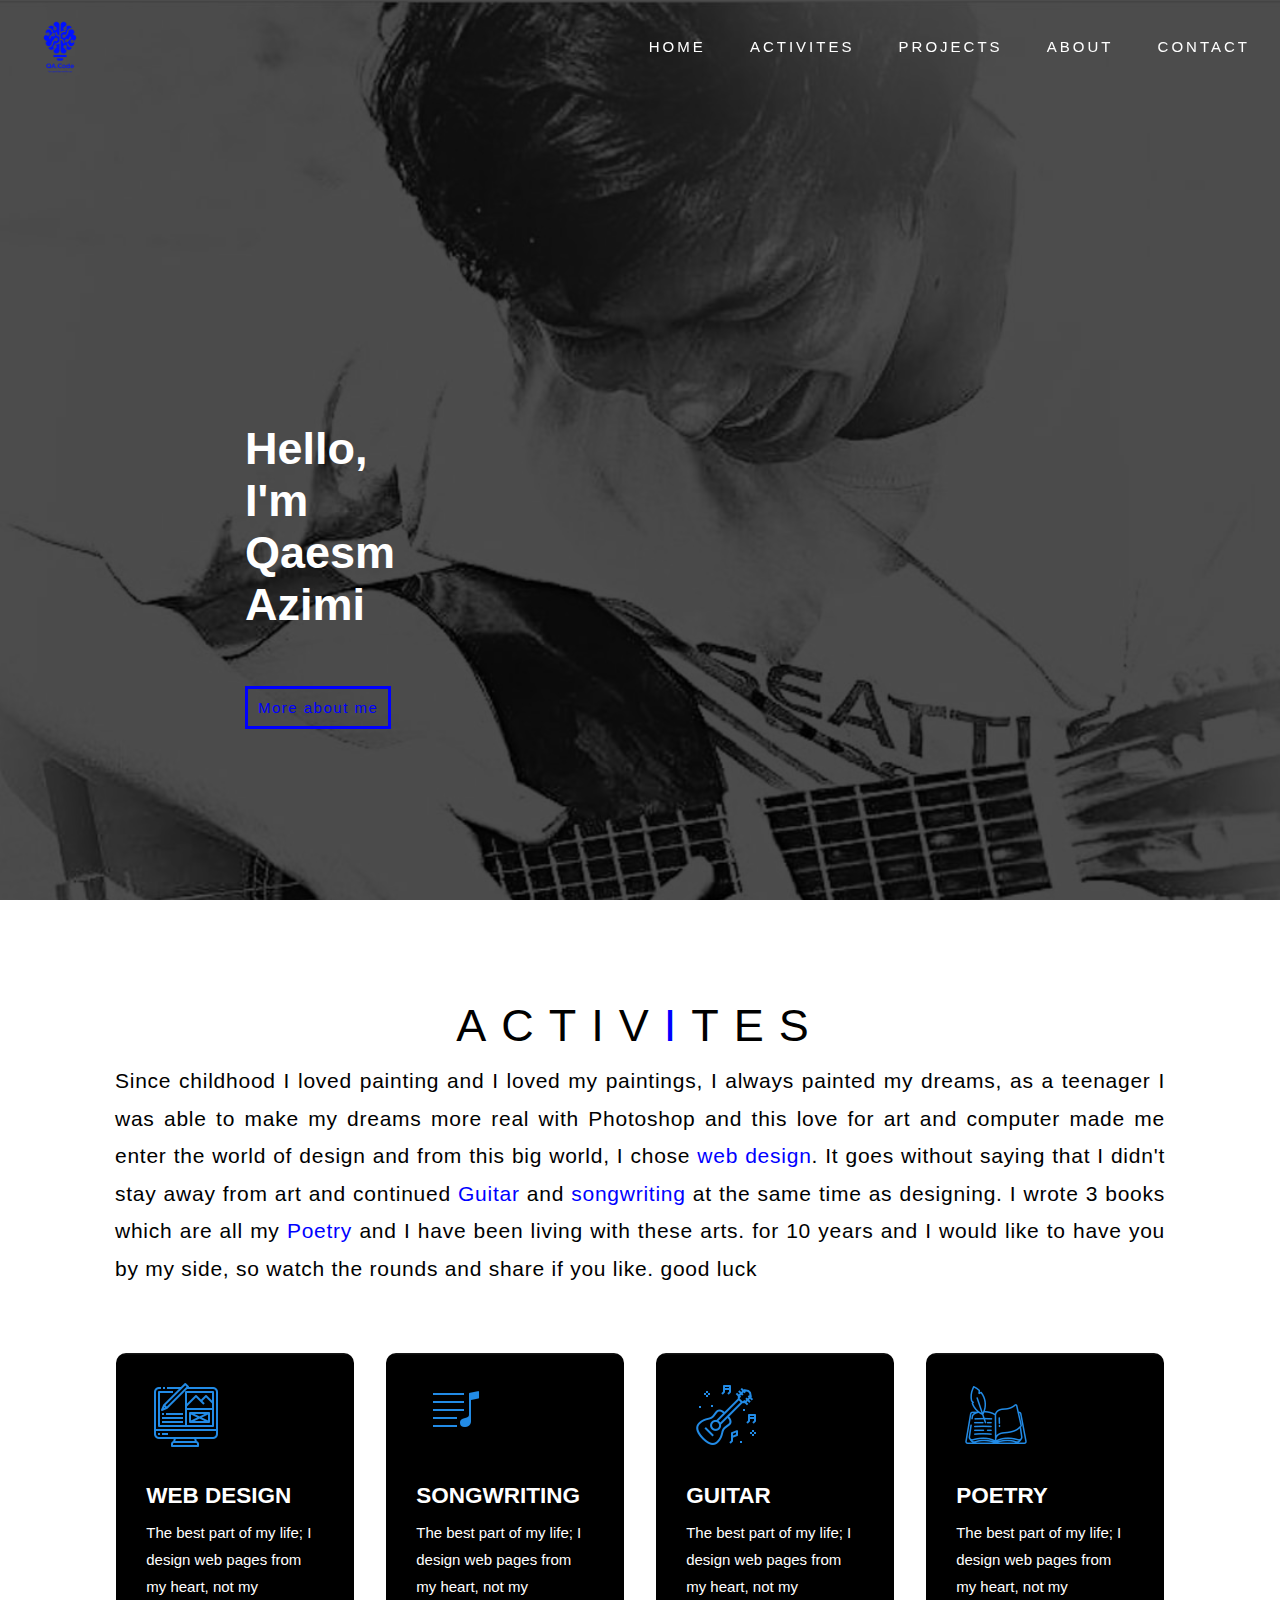
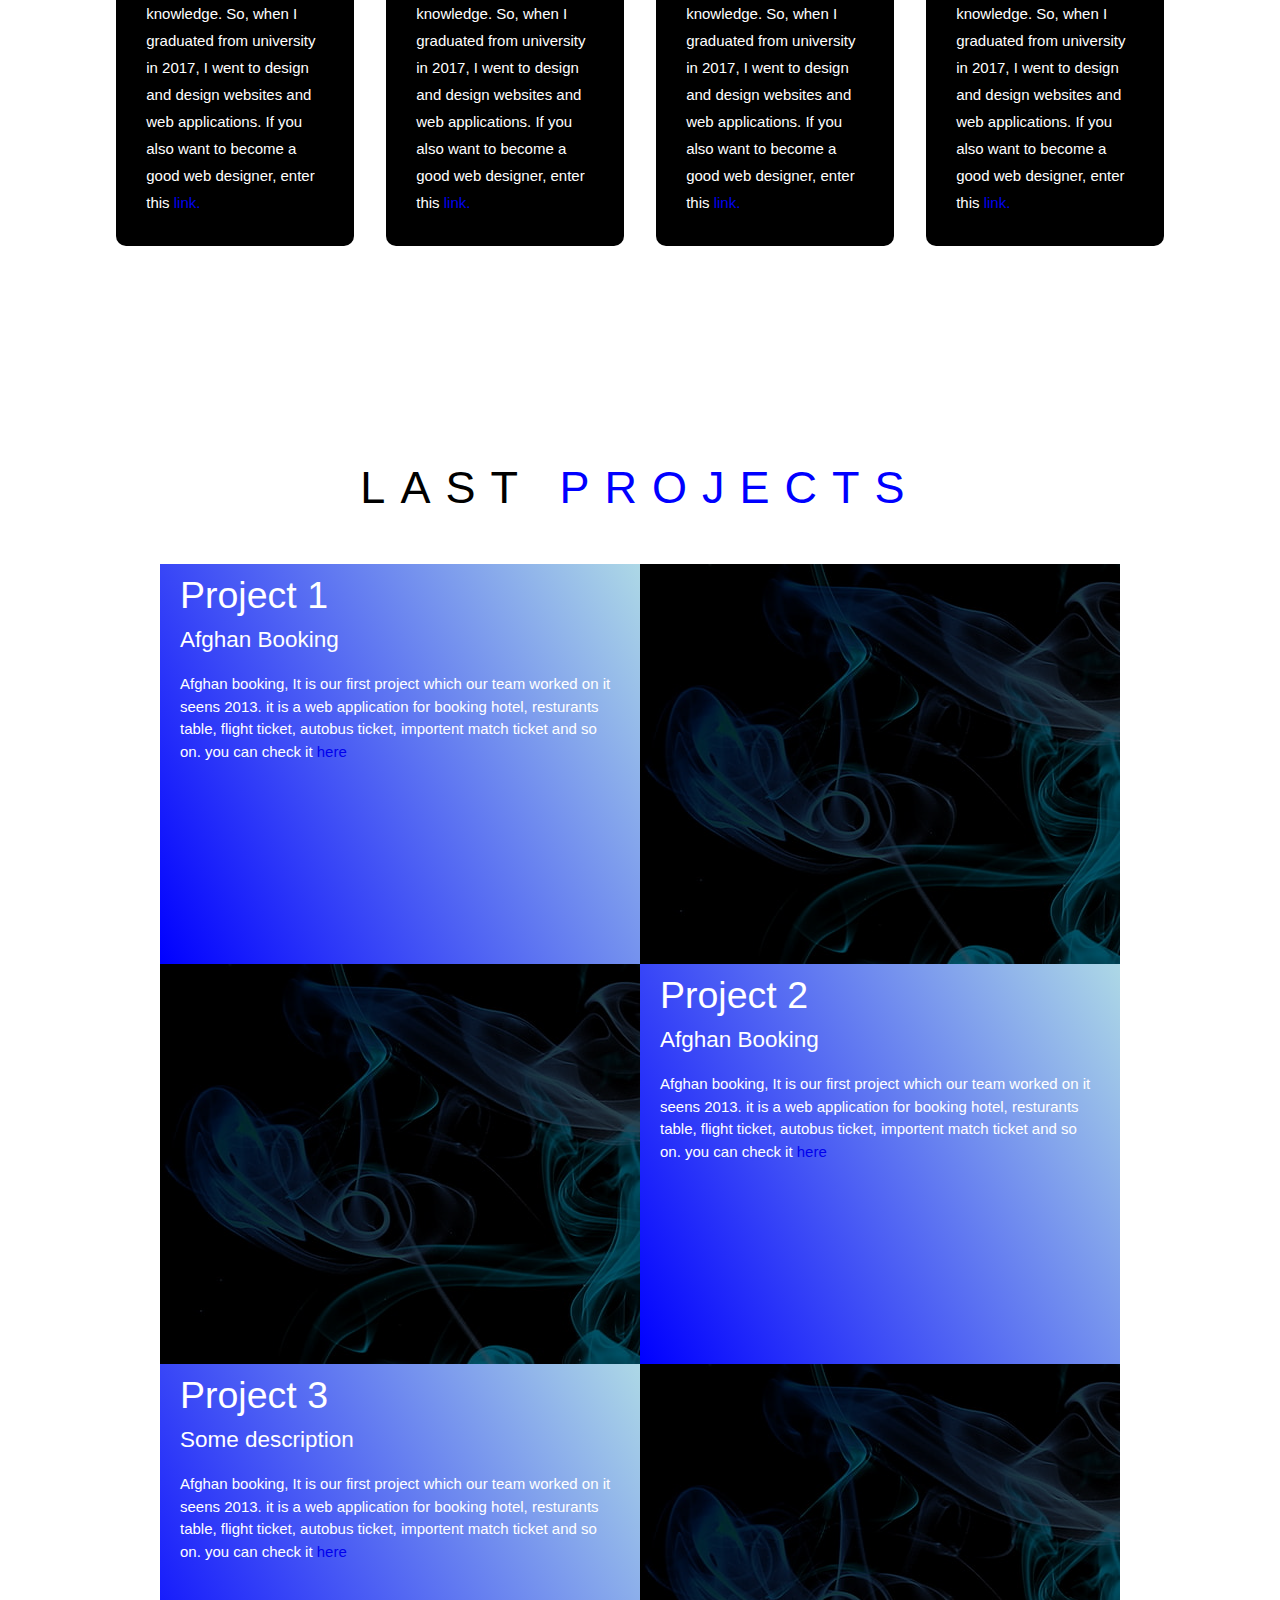
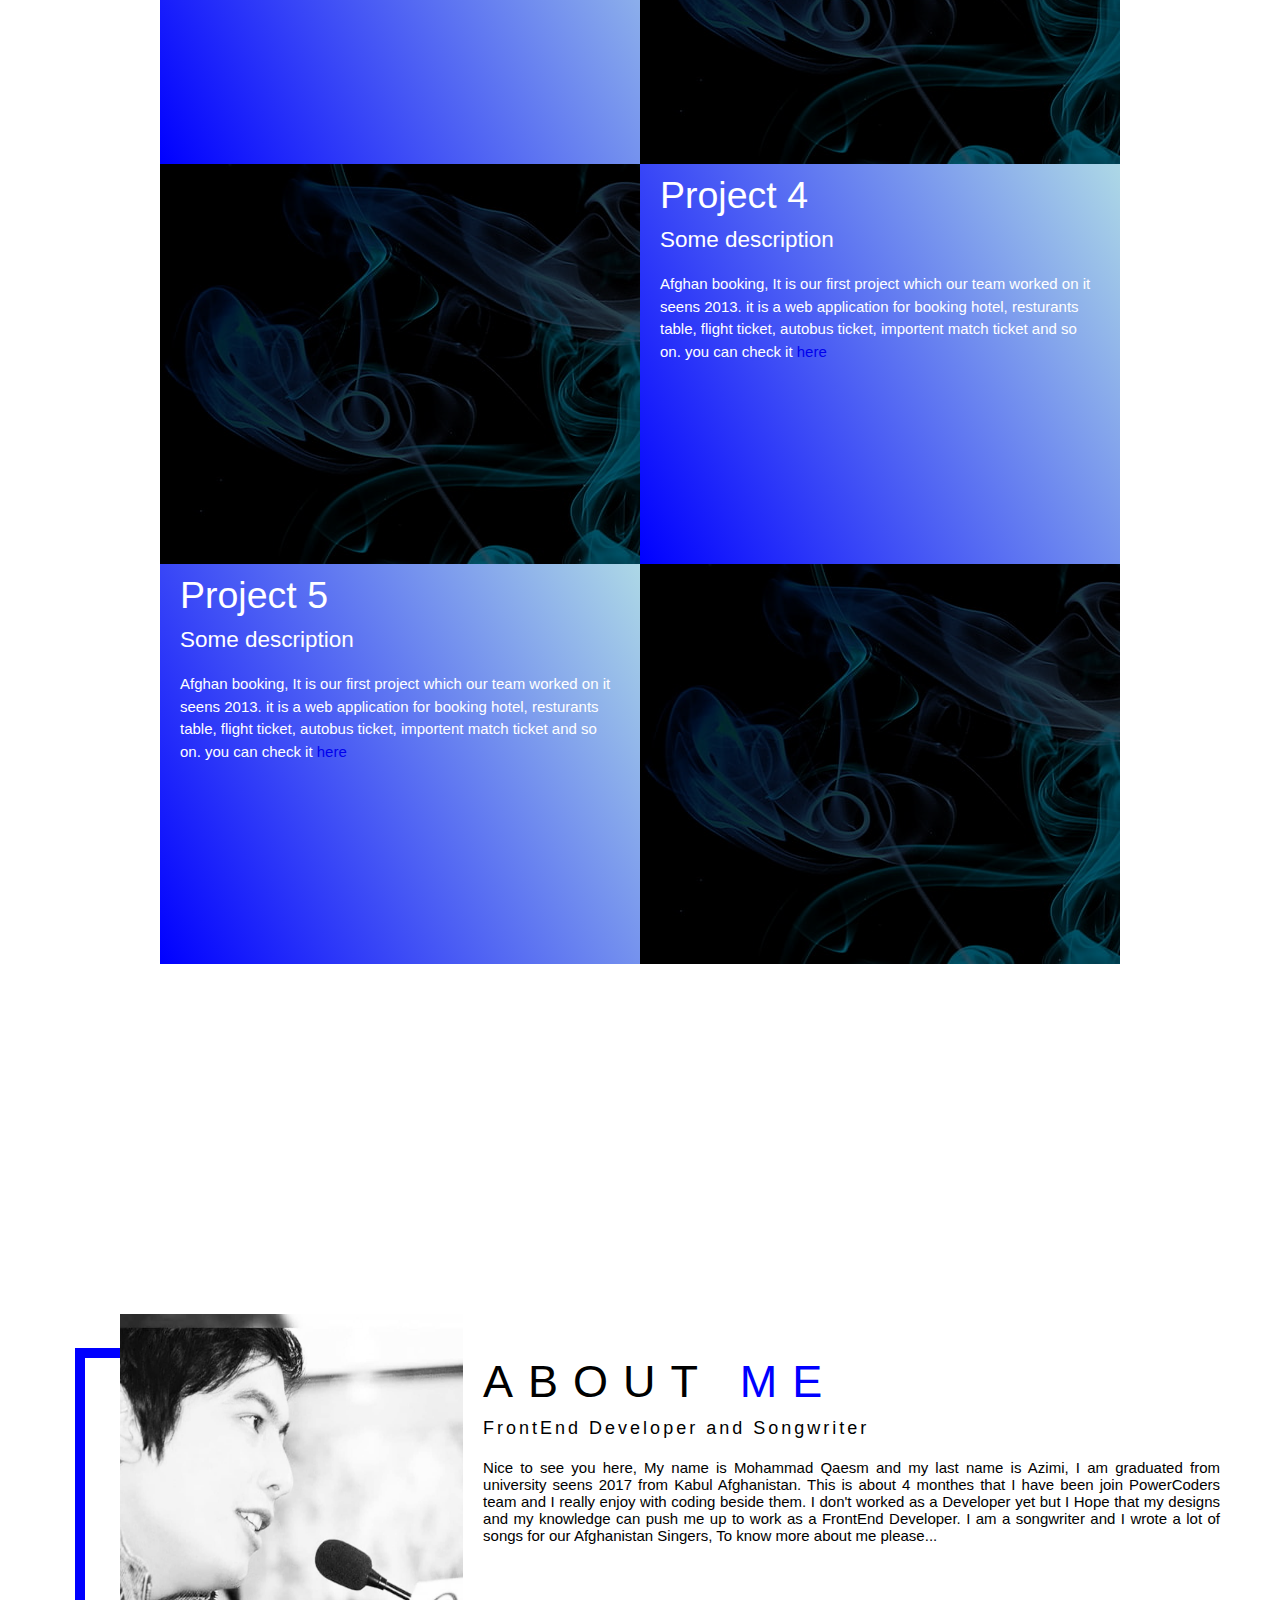
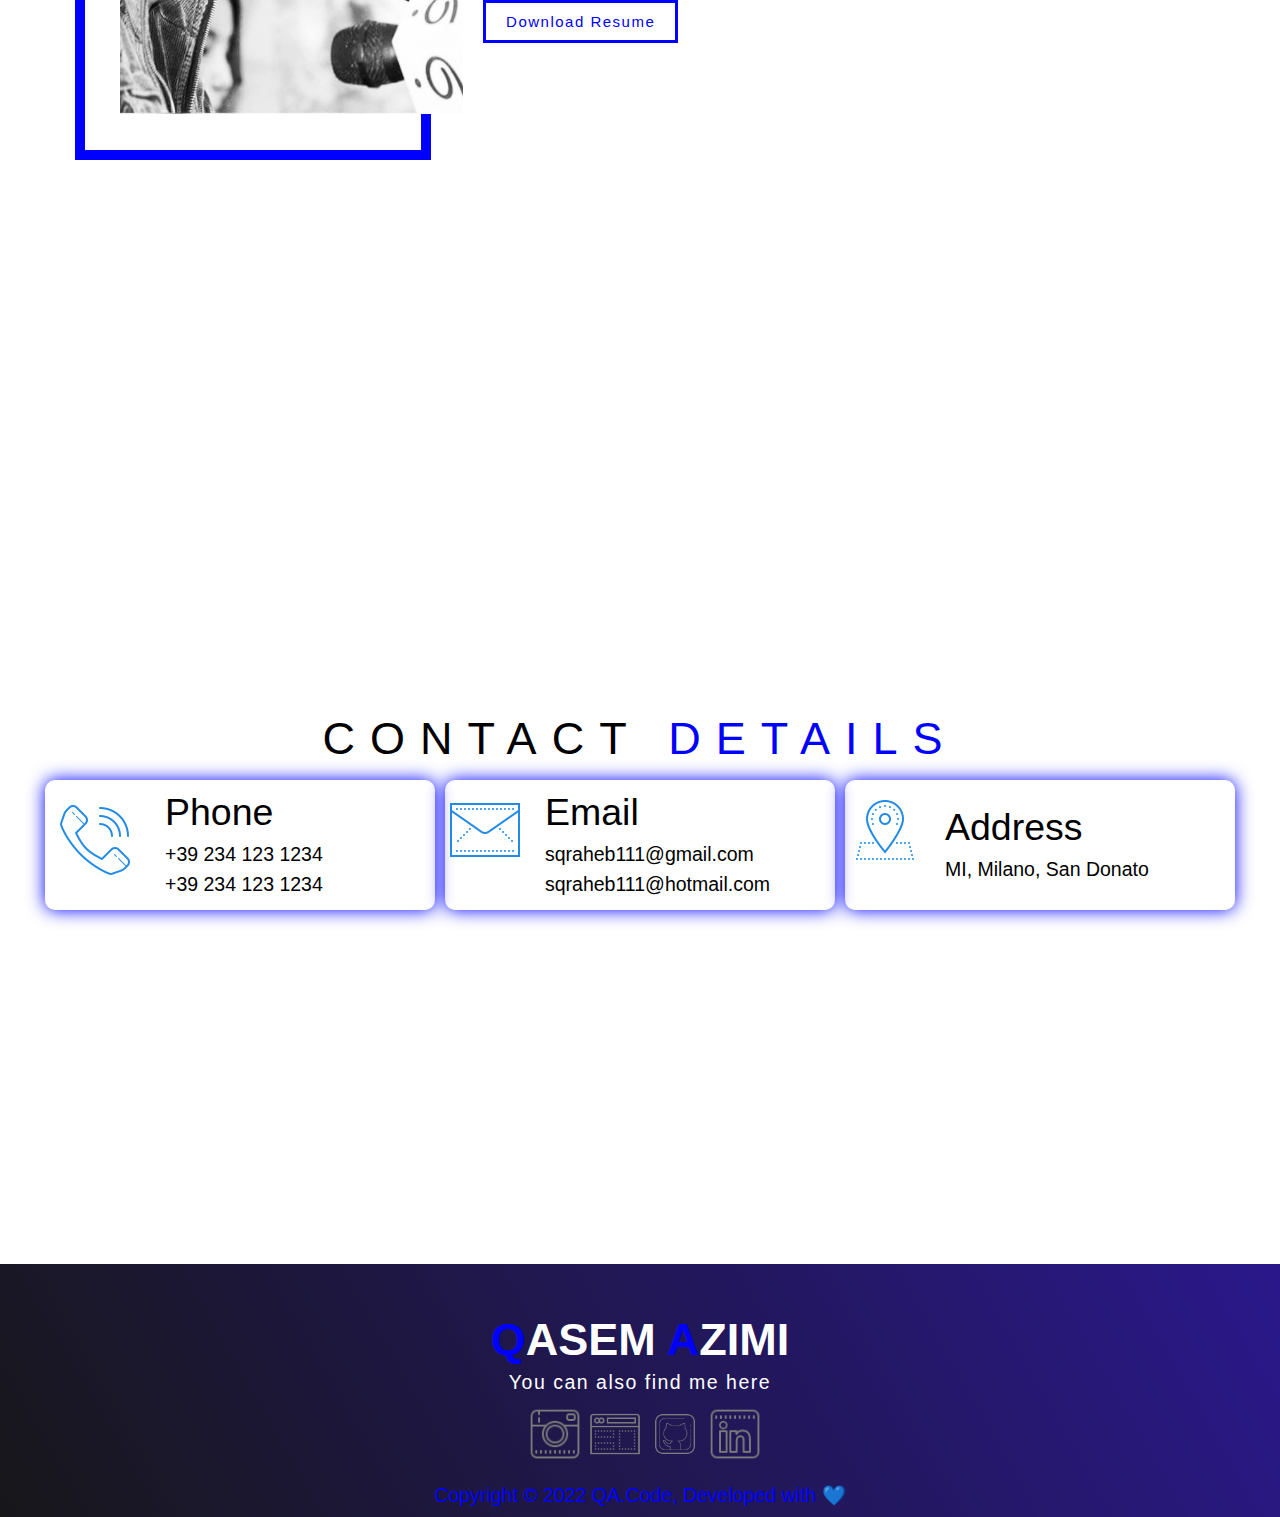
==== commit 0de007a4: "More CSS added" ====
--- a/index.html
+++ b/index.html
@@ -5,7 +5,7 @@
   <meta charset="UTF-8">
   <title>Qasem Azimi</title>
   <!-- style css -->
-  <link rel="stylesheet" href="style.css">
+  <link rel="stylesheet" href="css/style.css">
 </head>
 
 <body>
@@ -89,7 +89,7 @@
           <p>The best part of my life; I design web pages from my heart, not my knowledge. So, when I graduated from
             university in 2017,
             I went to design and design websites and web applications. If you also want to become a good web designer,
-            enter this <a href="./guitarClasses.html">link.</a></p>
+            enter this <a href="components/cardComponents/guitarClasses.html">link.</a></p>
         </div>
         <div class="activites-item">
           <div class="icon">
@@ -267,7 +267,7 @@
     </div>
   </section>
   <!-- Sixth page footer End -->
-  <script src="file.js">
+  <script src="javaScript/file.js">
   </script>
 </body>
 
--- a/css/style.css
+++ b/css/style.css
@@ -0,0 +1,743 @@
+@import url('https://fonts.googleapis.com/css2?family=Archivo:ital,wght@1,700&family=Fuzzy+Bubbles&display=swap');
+*{
+  margin: 0;
+  padding: 0;
+  box-sizing: border-box;
+  font-family: 'Trebuchet MS', 'Lucida Sans Unicode', 'Lucida Grande', 'Lucida Sans', Arial, sans-serif;
+}
+html{
+  font-size: 15px;
+  scroll-behavior: smooth;
+}
+.container{
+  min-height: 100vh;
+  width: 100%;
+  display: flex;
+  align-items: center;
+  justify-content: center;
+}
+.section-title{
+  font-size: 2rem;
+  font-weight: 200;
+  color: black;
+  margin-bottom: 10px;
+  text-transform: uppercase;
+  letter-spacing: 1rem;
+  text-align: center;
+}
+.section-title span{
+  color: blue;
+}
+
+/* ---------------------------------------------------Header page-------Nav bar Start-----------------Code by Qasem----------------------------------------------- */
+#header{
+  position: fixed;
+  z-index: 1000;
+  left: 0;
+  top: 0;
+  width: 100vw;
+  height: auto;
+}
+#header .header{
+  min-height: 8vh;
+  background-color: transparent; /*I should change this color*/
+  transition: .5s ease background-color;
+}
+#header .brand img{
+  margin-bottom: -10%;
+  height: 100px;
+  width: 100px;
+  transition: .7s ease transform;
+}
+#header .brand img:hover{
+  transform: scale(1.5);
+}
+#header .nav-bar{
+  display: flex;
+  align-items: center;
+  justify-content: space-between;
+  width: 100%;
+  height: 100%;
+  max-width: 1400px;
+  padding: 0 10px;
+}
+#header .nav-list ul{
+  list-style: none;
+  position: absolute;
+  background-color: black;
+  width: 100vw;
+  height: 100vh;
+  left: 100%;
+  top: 0;
+  display: flex;
+  flex-direction: column;
+  justify-content: center;
+  align-items: center;
+  z-index: 1;
+  overflow-x: hidden;
+  transition: .5s ease left;
+}
+#header .nav-list ul.active {
+  left: 0%;
+}
+
+#header .nav-list ul a{
+  font-size: 1.5rem;
+  font-weight: 500;
+  letter-spacing: .2rem;
+  text-decoration: none;
+  color: white;
+  text-transform: uppercase;
+  padding: 20px;
+  display: block;
+}
+#header .nav-list ul a::after{
+  content: attr(data-after);
+  position: absolute;
+  top: 50%;
+  left: 50%;
+  transform: translate(-50%, -50%) scale(0);
+  color: blue;
+  opacity: .1;
+  font-size: 8rem;
+  letter-spacing: 50px;
+  z-index: -1;
+  transition: .9s ease letter-spacing;
+}
+
+#header .nav-list ul li:hover a::after{
+  transform: translate(-50%, -50%) scale(1);
+  letter-spacing: initial;
+}
+#header .nav-list ul li:hover a{
+  color: blue;
+}
+#header .hamburger{
+  height: 60px;
+  width: 60px;
+  display: inline-block;
+  border: 3px solid blue;
+  border-radius: 50%;
+  position: relative;
+  display: flex;
+  align-items: center;
+  justify-content: center;
+  z-index: 100;
+  cursor: pointer;
+  transform: scale(.8);
+  margin-right: 20px;
+}
+#header .hamburger::after{
+  position: absolute;
+  content: '';
+  height: 100%;
+  width: 100%;
+  border-radius: 50%;
+  border: 5px solid blue;
+  animation: hamburger_puls 2s ease infinite;
+}
+#header .hamburger .bar{
+  height: 2px;
+  width: 30px;
+  position: relative;
+  background-color: blue;
+  z-index: -1;
+}
+#header .hamburger .bar::after,
+#header .hamburger .bar::before{
+  content: '';
+  position: absolute;
+  height: 100%;
+  width: 100%;
+  left: 0;
+  background-color: blue;
+  transition: .3s ease;
+  transition-property: top, bottom;
+}
+#header .hamburger .bar::after{
+  top: 8px;
+}
+#header .hamburger .bar::before{
+  bottom: 8px;
+}
+#header .hamburger.active .bar::after{
+  top: 0px;
+}
+#header .hamburger.active .bar::before{
+  bottom: 0px;
+}
+
+
+
+/* ---------------------------------------------------Header page-------Nav bar End------------------Code by Qasem----------------------------------------------- */
+
+/* ---------------------------------------------------First page--------Home Start --------------------Code by Qasem----------------------------------------------- */
+a {
+  text-decoration: none;
+}
+
+#qasem{
+  background-image: url("../images/q1.jpeg");
+  background-size: cover;
+  background-position: top center;
+  position: relative;
+  z-index: 1;
+}
+#qasem::after{
+  content: '';
+  position: absolute;
+  left: 0;
+  top: 0;
+  height: 100%;
+  width: 100%;
+  background-color: black;
+  opacity: .7;
+  z-index: -1;
+}
+#qasem .raheb{
+  margin-right: 50%;
+  margin-top: 20%;
+}
+#qasem h1{
+  display: block;
+  width: fit-content;
+  font-size: 3rem;
+  position: relative;
+  color: white;
+  animation: text_reveal .5s ease forwards;
+  animation-delay: 1s;
+}
+#qasem h1:nth-child(1){
+  animation-delay: 1s;
+}
+#qasem h1:nth-child(2){
+  animation-delay: 2s;
+}
+#qasem h1:nth-child(3){
+  animation-delay: 3s;
+}
+#qasem h1:nth-child(4){
+  animation: rext_reveal_name .5s ease forwards;
+  animation-delay: 4s;
+}
+#qasem h1 span{
+  position: absolute;
+  top: 0;
+  left: 0;
+  height: 100%;
+  width: 0;
+  background-color: blue;
+  animation: text_reveal_box 1s ease;
+  animation-delay: .3s;
+}
+#qasem h1:nth-child(1) span{
+  animation-delay: .5s;
+}
+#qasem h1:nth-child(2) span{
+  animation-delay: 1.5s;
+}
+#qasem h1:nth-child(3) span{
+  animation-delay: 2.5s;
+}
+#qasem h1:nth-child(4) span{
+  animation-delay: 3.5s;
+}
+#qasem .cta{
+  display: inline-block;
+  padding:10px;
+  color: blue;
+  background-color: transparent;
+  border: 3px solid blue;
+  font-size: 1rem;
+  letter-spacing: .1rem;
+  margin-top: 36px;
+  transition-property: .3s ease;
+  transition: 0.5s;
+}
+#qasem .cta:hover{
+  color: white;
+  background-color: blue;
+  transition: .5s;
+}
+
+/* ---------------------------------------------------First page-------End first page -------------------------Code by Qasem------------------------------------ */
+
+/* ---------------------------------------------------Second page ------Activity section-----------------------Code by Qasem------------------------------------ */
+#activites .activites{
+  flex-direction: column;
+  text-align: center;
+  max-width: 1500px;
+  margin: 0 auto;
+  padding: 100px;
+}
+#activites .activites-top{
+  width: 500px;
+  margin: 0 auto;
+}
+
+#activites .activites-top p{
+  color: black;
+  font-size: 1.4rem;
+  margin-left: 15px;
+  margin-right: 15px;
+  margin-top: 5px;
+  line-height: 2.5rem;
+  font-weight: 300;
+  letter-spacing: .05rem;
+  text-align: justify;
+}
+#activites .activites-top p span{
+  color: blue;
+}
+#activites .activites-bottom{
+  display: flex;
+  align-items: center;
+  justify-content: center;
+  flex-wrap: wrap;
+  margin-top: 50px;
+}
+#activites .activites-item{
+  flex-basis: 100%;
+  display: flex;
+  align-items: flex-start;
+  justify-content: center;
+  flex-direction: column;
+  padding: 30px;
+  border-radius: 10px;
+  background-image: url("../images/black and white and blue.jpg");
+  background-size: cover;
+  margin: 10px 5px;
+  overflow: hidden;
+}
+#activites .activites-item::after{
+  content: '';
+  position: absolute;
+  left: 0;
+  top: 0;
+  height: 100%;
+  width: 100%;
+  background-color: black;
+  opacity: .8;
+  z-index: -1; 
+}
+#activites .activites-bottom .icon {
+  height: 80px;
+  width: 80px;
+  margin-bottom: 20px;
+}
+#activites .activites-item h2{
+  font-size: 1.5rem;
+  color: white;
+  margin-bottom: 10px;
+  text-transform: uppercase;
+}
+#activites .activites-item p{
+  font-size: 1rem;
+  color: white;
+  text-align: left;
+  line-height: 1.8rem;
+}
+/* ---------------------------------------------------Second page ------End Activity section------------------Code by Qasem------------------------------------- */
+
+/* ---------------------------------------------------Third page -------Start projects section----------------Code by Qasem------------------------------------- */
+#projects .projects{
+  flex-direction: column;
+  max-width: 1200px;
+  margin: 0 auto;
+  padding: 100px 0;
+}
+#projects .projects-header h1{
+  margin-bottom: 50px;
+}
+#projects .all-projects{
+  display: flex;
+  align-items: center;
+  justify-content: center;
+  flex-direction: column;
+  width: 80%;
+}
+#projects .project-item{
+  display: flex;
+  width: 80%;
+  align-items: center;
+  justify-content: center;
+  flex-direction: column;
+  margin: 20px auto;
+  overflow: hidden;
+  border-radius: 10px;
+}
+#projects .project-info{
+  padding: 10px 20px;
+  flex-basis: 50%;
+  height: 100%;
+  display: flex;
+  align-items: flex-start;
+  justify-content: flex-start;
+  flex-direction: column;
+  background-image: linear-gradient(60deg, blue 0%, lightblue 100%);
+  color: white;
+}
+#projects .project-info h1{
+  font-size: 2.5rem;
+  font-weight: 500;
+}
+#projects .project-info h2{
+  font-size: 1.5rem;
+  font-weight: 500;
+  margin-top: 10px;
+}
+#projects .project-info p{
+  color: white;
+  text-align: left;
+  font-size: 1rem;
+  margin-top: 20px;
+  line-height: 1.5rem;
+  font-weight: 300;
+}
+#projects .project-img{
+  height: 200px;
+  width: 100%;
+  display: flex;
+  flex-wrap: wrap;
+  object-fit: cover;
+  flex-basis: 50%;
+  overflow: hidden;
+  position: relative;
+}
+#projects .project-img::after{
+  content: '';
+  position: absolute;
+  left: 0;
+  top: 0;
+  height: 100%;
+  width: 100%;
+  background-color: black;
+  opacity: .6;
+}
+#projects .project-img img{
+  transition: .3s ease transform;
+}
+#projects .project-item:hover .project-img img{
+  transform: scale(1.1);
+}
+
+/* ---------------------------------------------------Third page -------End projects section-------------Code by Qasem----------------------------------------- */
+
+/* ---------------------------------------------------Forth page -------Start About me section-----------Code by Qasem----------------------------------------- */
+#about .about{
+  flex-direction: column-reverse;
+  text-align: center;
+  max-width: 1200px;
+  margin: 0 auto;
+  padding: 100px 20px;
+}
+#about .col-left{
+  width: 250px;
+  height: 360px;
+}
+#about .col-right{
+  width: 100%;
+}
+#about .col-right h2{
+  font-size: 1.2rem;
+  font-weight: 500;
+  letter-spacing: .2rem;
+  margin-bottom: 10px;
+}
+#about .col-right p{
+  margin-bottom: 20px;
+  margin-top: 20px;
+  text-align: justify;
+}
+#about .cv{
+  display: inline-block;
+  padding:10px 20px;
+  color: blue;
+  background-color: transparent;
+  border: 3px solid blue;
+  font-size: 1rem;
+  letter-spacing: .1rem;
+  margin-top: 36px;
+  transition-property: .3s ease;
+  margin-bottom: 30px;
+
+}
+#about .cv:hover{
+  color: white;
+  background-color: blue;
+}
+#about .col-left .about-img{
+  height: 100%;
+  width: 100%;
+  position: relative;
+}
+#about .col-left .about-img::after{
+  content: '';
+  position: absolute;
+  left: -33px;
+  top: 19px;
+  height: 98%;
+  width: 98%;
+  border: 7px solid blue;
+  z-index: -1;
+}
+/* ---------------------------------------------------Forth page --------End About me section-----------------Code by Qasem------------------------------------- */
+/* ---------------------------------------------------Fifth page -------Start Contact section-----------------Code by Qasem------------------------------------- */
+#contact .contact {
+	flex-direction: column;
+	max-width: 1200px;
+	margin: 0 auto;
+}
+#contact .contact-items {
+	/* max-width: 400px; */
+	width: 80%;
+}
+#contact .contact-item {
+	width: 100%;
+	padding: 20px;
+	text-align: center;
+	border-radius: 10px;
+	margin: 5px;
+	display: flex;
+	justify-content: center;
+	align-items: center;
+	flex-direction: column;
+	box-shadow: 0px 0px 18px 0 blue;
+	transition: 0.3s ease box-shadow;
+}
+#contact .contact-item:hover {
+	box-shadow: 0px 0px 5px 0 blue;
+}
+#contact .icon {
+	width: 70px;
+	margin: 0 auto;
+	margin-bottom: 10px;
+}
+#contact .contact-info h1 {
+	font-size: 2.5rem;
+	font-weight: 500;
+	margin-bottom: 5px;
+}
+#contact .contact-info h2 {
+	font-size: 1.3rem;
+	line-height: 2rem;
+	font-weight: 500;
+}
+/* ---------------------------------------------------Fifth page -------End Contact section-------------------Code by Qasem------------------------------------- */
+
+/* ---------------------------------------------------Sixth page -------Start Footer section-------------------Code by Qasem------------------------------------- */
+
+#footer {
+	background-image: linear-gradient(60deg, rgb(23, 23, 26) 0%, rgb(42, 24, 139) 100%);
+}
+#footer .footer {
+	min-height: 200px;
+	flex-direction: column;
+	padding-top: 50px;
+	padding-bottom: 10px;
+}
+.brand h1{
+  font-size: 3rem;
+  text-transform: uppercase;
+  color: white;
+}
+.brand h1 span{
+  color: blue;
+}
+#footer h2 {
+	color: white;
+	font-weight: 500;
+	font-size: 1.3rem;
+	letter-spacing: 0.1rem;
+	margin-top: 5px;
+	margin-bottom: 10px;
+}
+#footer .social-icon {
+	display: flex;
+	margin-bottom: 30px;
+}
+#footer .social-item {
+	height: 50px;
+	width: 50px;
+	margin: 0 5px;
+}
+#footer .social-item img {
+  height: 60px;
+  width: 60px;
+	filter: grayscale(1);
+	transition: 0.3s ease filter;
+}
+#footer .social-item:hover img {
+	filter: grayscale(0);
+}
+#footer p {
+	color:blue;
+	font-size: 1.3rem;
+}
+/* ---------------------------------------------------Sixth page -------End Footer section-------------------Code by Qasem------------------------------------- */
+
+
+
+  /*-----------------------------------------------------------key forms---------------------------------------------------------------*/
+  @keyframes hamburger_puls {
+    0%{
+      opacity: 1;
+      transform: scale(1);
+    }
+    100%{
+      opacity: 0;
+      transform: scale(1.5);
+    }
+  }
+
+  @keyframes text_reveal_box{
+    50%{
+      width: 100%;
+      left: 0%;
+    }
+    100%{
+      width: 0%;
+      left: 100%;
+    }
+  }
+  @keyframes rext_reveal{
+    100%{
+      color: white;
+    }
+  }
+  @keyframes rext_reveal_name{
+    100%{
+      color: blue;
+      font-weight: 500px;
+    }
+  }
+
+
+  @media only screen and (min-width: 768px){
+   
+    /*--------------------------------------------------------- Projects part 768px ----------------------------------------------------*/
+    /*new codes are added START*/
+    .cta {
+      font-size: 2.5rem;
+      padding: 20px 60px;
+    }
+
+    h1.section-title{
+      font-size: 3rem;
+    }
+    #qasem {
+      font-size: 6rem;
+    }
+
+    /*new codes are added END*/
+    
+    #activites .activites-top{
+      width: 100%;
+    }
+    #activites .activites-bottom .activites-item {
+      flex-basis: 45%;
+      margin: 2.5%;
+    }
+    #projects .project-item{
+      flex-direction: row;
+    }
+    #projects .project-item:nth-child(even){
+      flex-direction: row-reverse;
+    }
+    #projects .project-item{
+      height: 400px;
+      margin: 0;
+      width: 100%;
+      border-radius: 0;
+    }
+    #projects .all-projects .project-info{
+      height: 100%;
+    }
+    #projects .all-projects .project-img{
+      height: 100%;
+      display: flex;
+      flex-wrap: wrap;
+    }
+    /*--------------------------------------------------------- about part 768px -------------------------------------------------------*/
+    #about .about{
+      flex-direction: row;
+    }
+    #about .col-left{
+      width: 600px;
+      height: 400px;
+      padding-left: 60px;
+    }
+    #about .about .col-left .about-img::after{
+      left: -45px;
+      top: 34px;
+      height: 98%;
+      width: 98%;
+      border: 10px solid blue;
+    }
+    #about .col-right{
+      text-align: left;
+      margin-left: 20px;
+    }
+    #about .col-right h1{
+      text-align: left;
+    }
+    /*--------------------------------------------------------- contact part 768px -----------------------------------------------------*/
+    #contact .contact{
+      flex-direction: column;
+      padding: 100px 0;
+      align-items: center;
+      justify-content: center;
+      min-width: 20vh;
+    }
+    #contact .contact-items{
+      width: 100%;
+      display: flex;
+      flex-direction: row;
+      padding: 0 0 0 0;
+      margin: 0 0;
+    }
+    #contact .contact-item{
+      margin: 5 px;
+      padding: 10px 0;
+      flex-direction: row;
+    }
+    #contact .contact-item .icon{
+      height: 100px;
+      width: 100px;
+    }
+    #contact .contact-item .icon img{
+      object-fit: contain;
+    }
+    #contact .contact-item .contact-info{
+      width: 100%;
+      text-align: left;
+      padding-left: 20px;
+    }
+  }
+
+/*----------------------------------------------------------------------------------------------------------------*/
+  @media only screen and (min-width: 1200px) {
+    #header .hamburger{
+      display: none;
+    }
+    #header .nav-list ul{
+      position: initial;
+      display: block;
+      height: auto;
+      width: fit-content;
+      background-color: transparent;
+    }
+    #header .nav-list ul li{
+      display: inline-block;
+    }
+    #header .nav-list ul li a{
+      font-size: 1rem;
+    }
+    #header .nav-list ul a::after{
+      display: none;
+    }
+    #activites .activites-bottom .activites-item{
+      flex-basis: 22%;
+      margin: 1.5%;
+    } 
+  }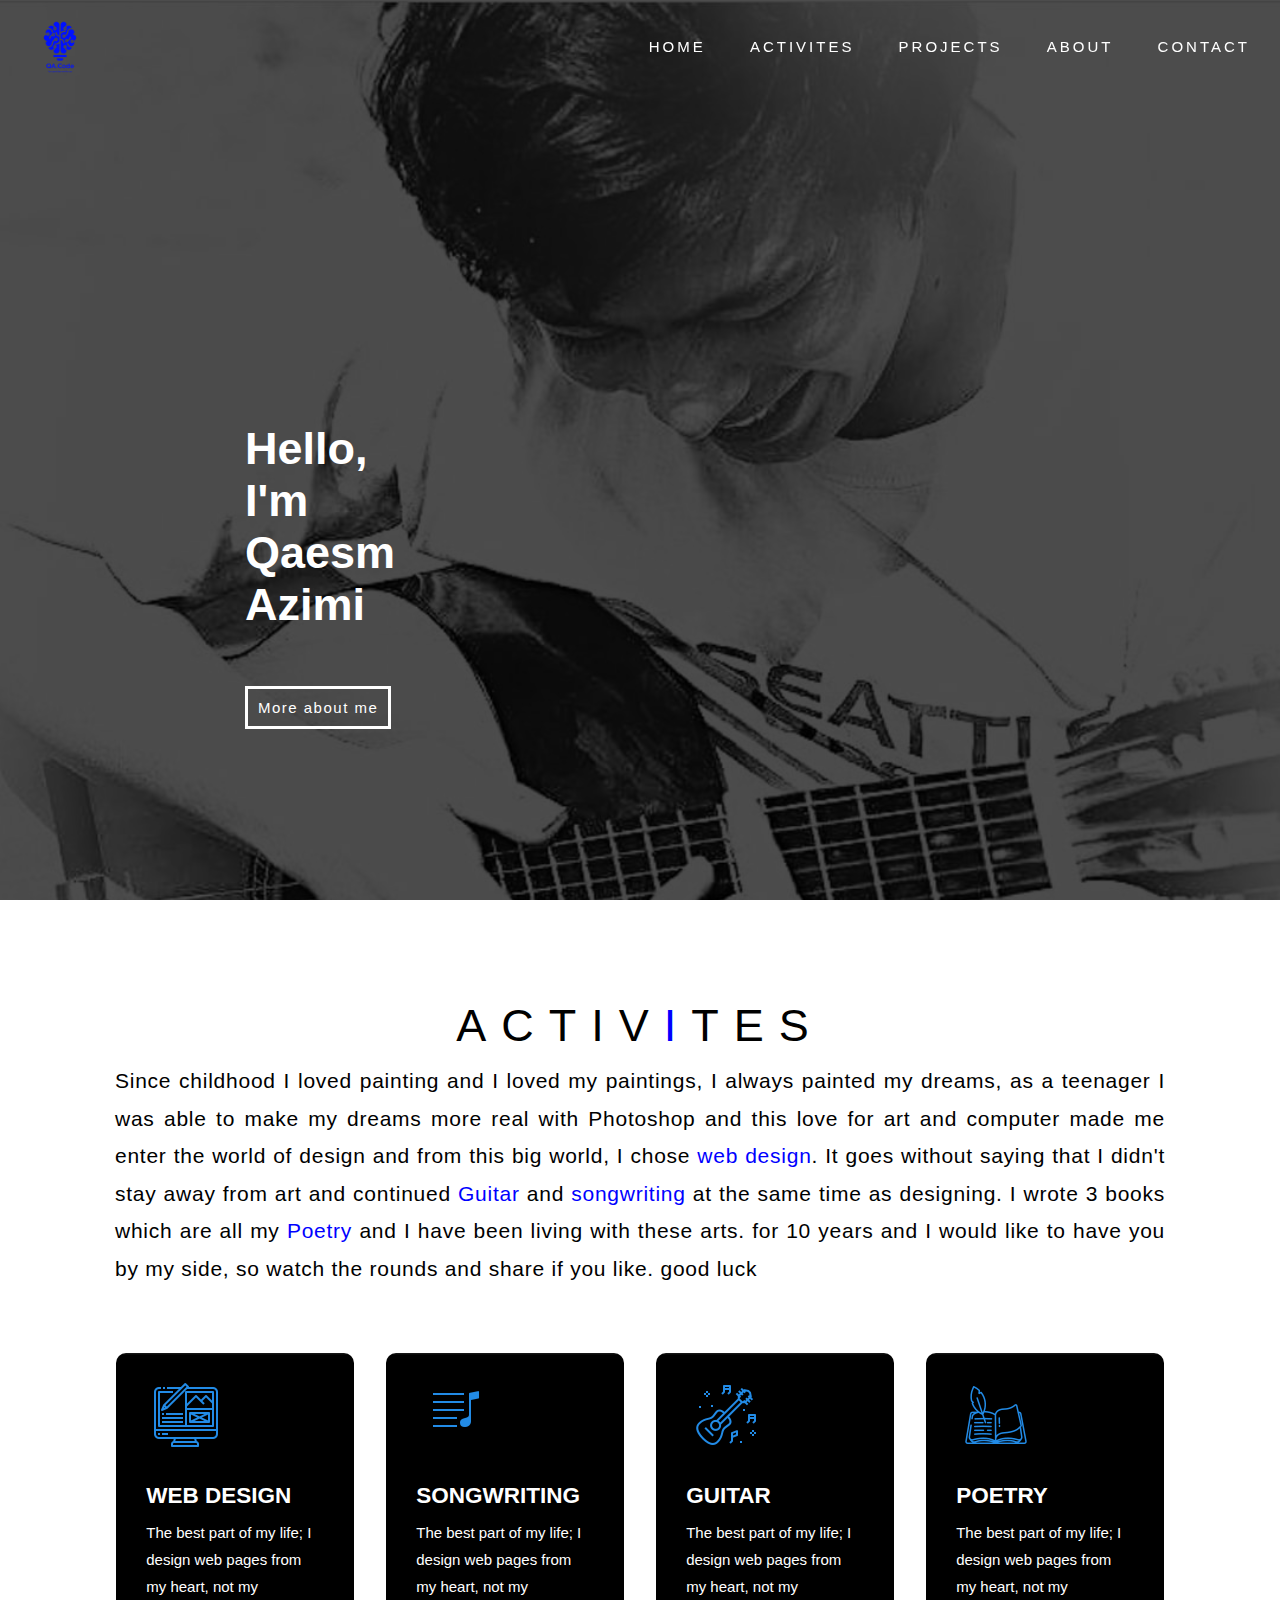
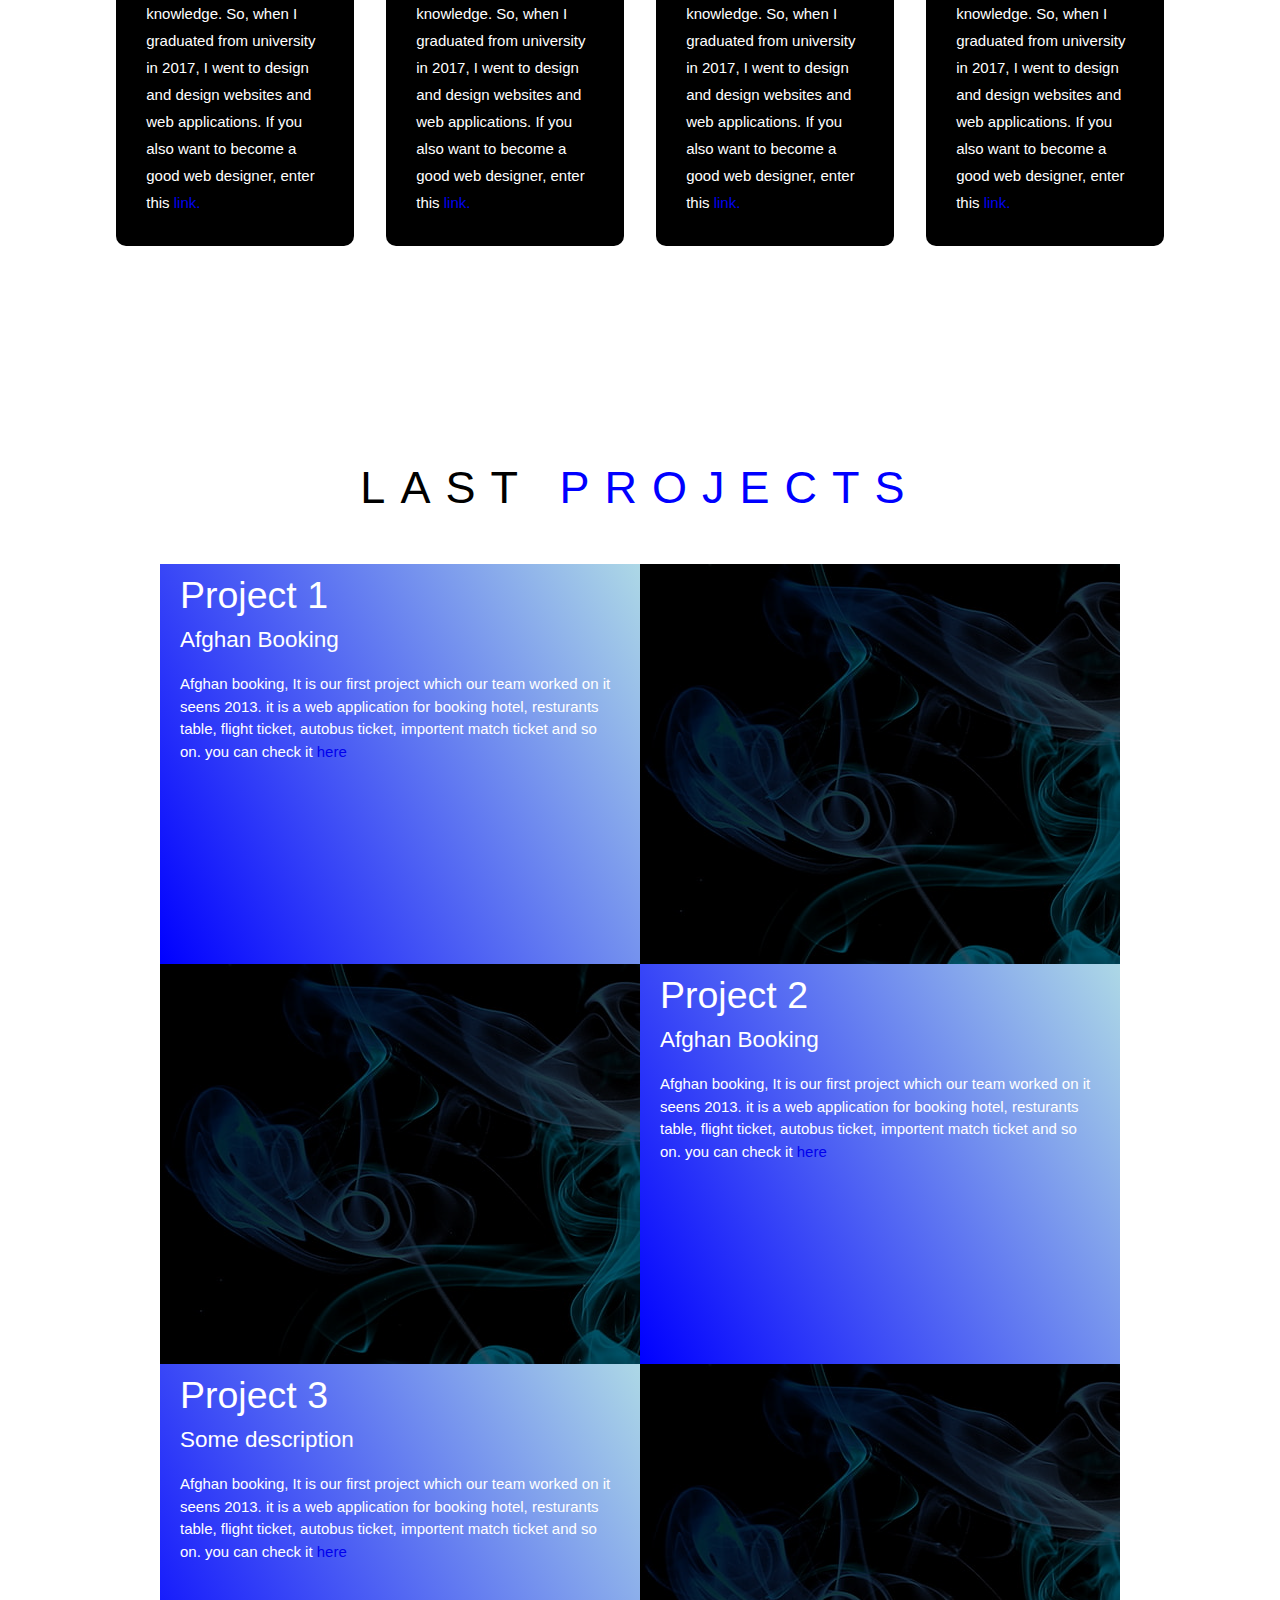
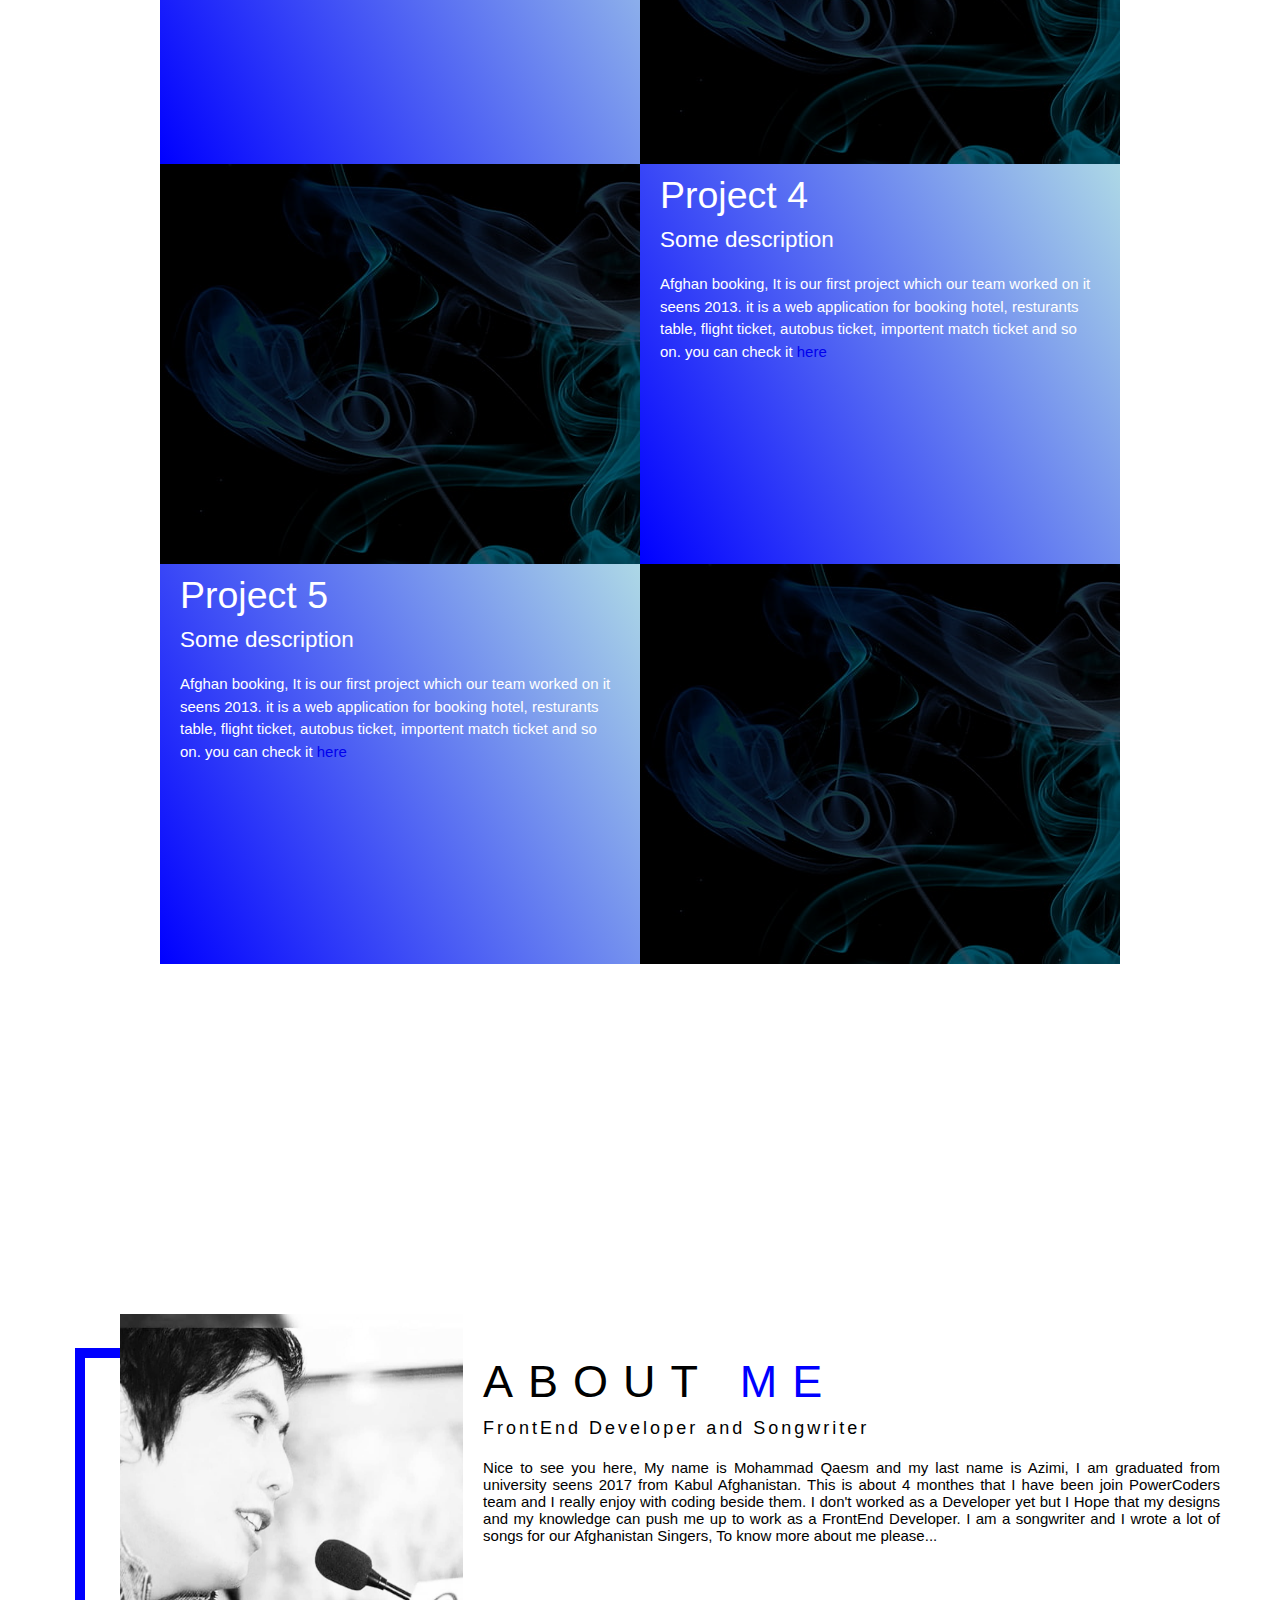
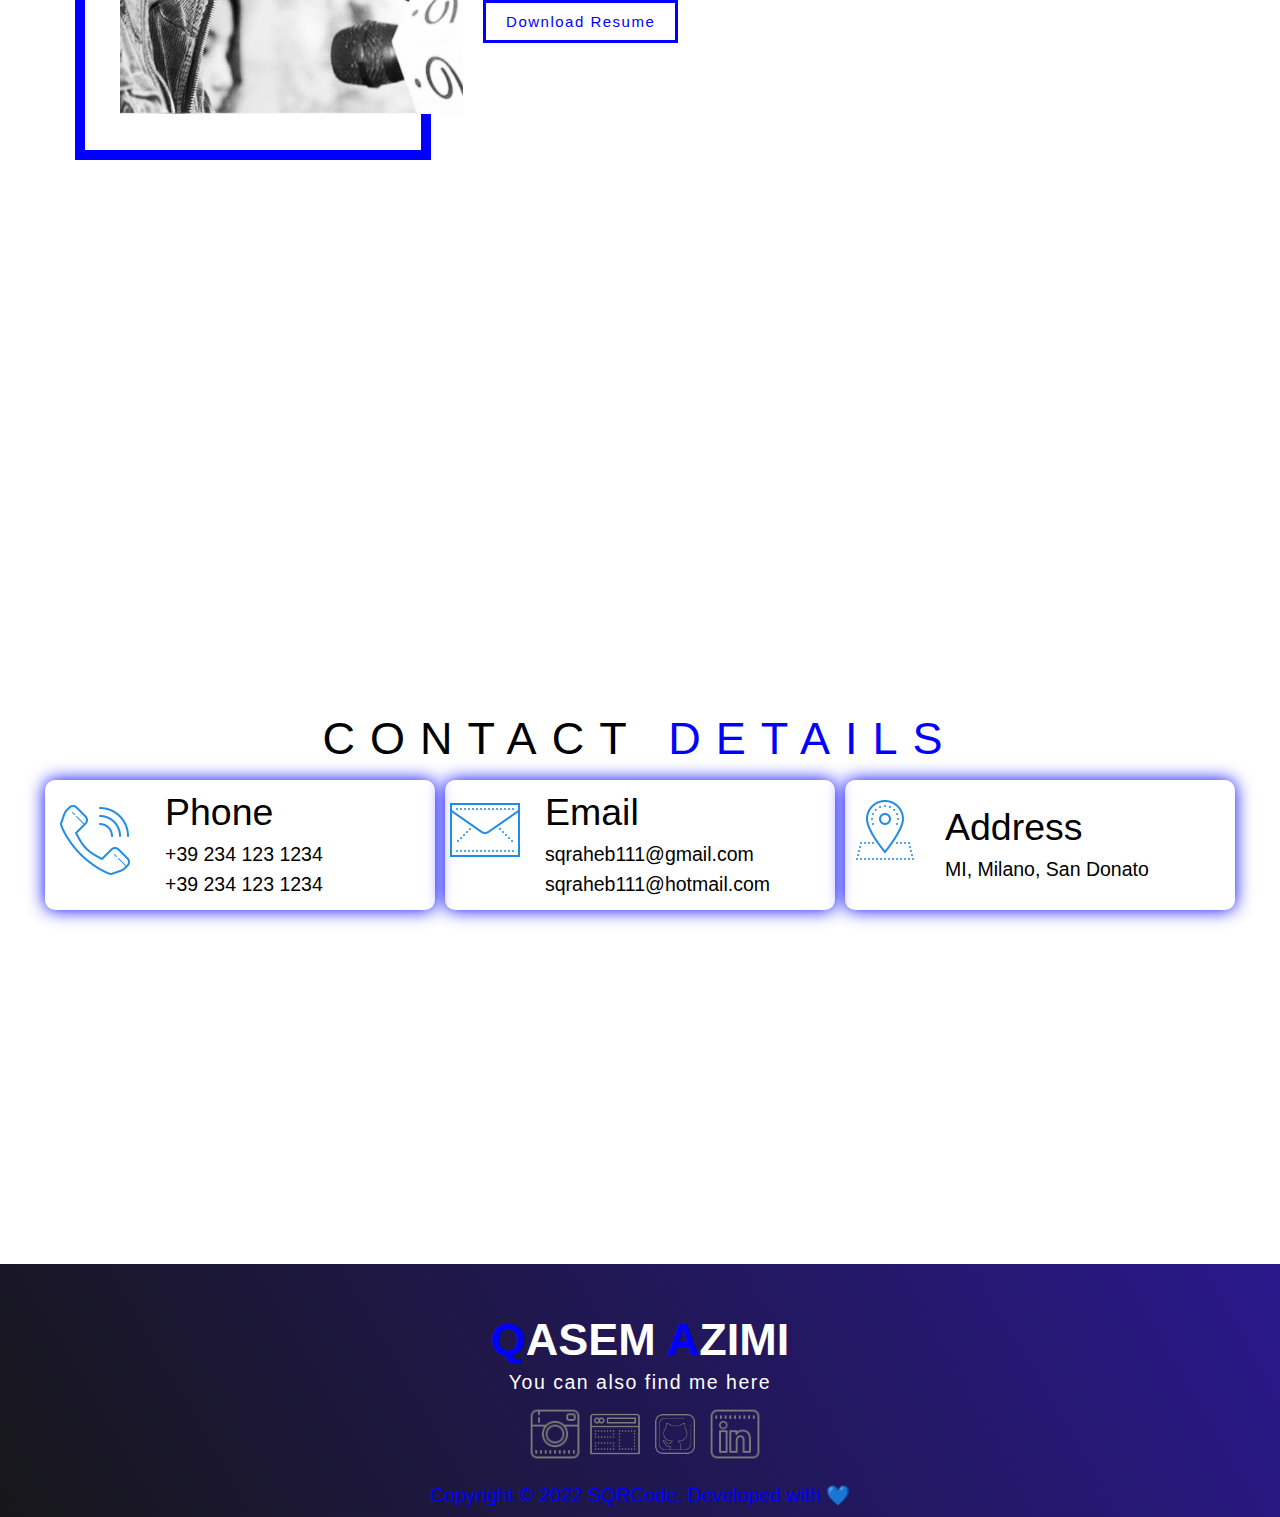
==== commit 248113e3: "Brand and home Btn changed" ====
--- a/index.html
+++ b/index.html
@@ -263,7 +263,7 @@
               src="images/icon_linkedin.png" /></a>
         </div>
       </div>
-      <p>Copyright © 2022 QA.Code, Developed with 💙</p>
+      <p>Copyright © 2022 SQRCode, Developed with 💙</p>
     </div>
   </section>
   <!-- Sixth page footer End -->
--- a/css/style.css
+++ b/css/style.css
@@ -245,9 +245,9 @@
 #qasem .cta{
   display: inline-block;
   padding:10px;
-  color: blue;
+  color: white;
   background-color: transparent;
-  border: 3px solid blue;
+  border: 3px solid white;
   font-size: 1rem;
   letter-spacing: .1rem;
   margin-top: 36px;
@@ -255,8 +255,8 @@
   transition: 0.5s;
 }
 #qasem .cta:hover{
-  color: white;
-  background-color: blue;
+  color: blue;
+  background-color: white;
   transition: .5s;
 }
 
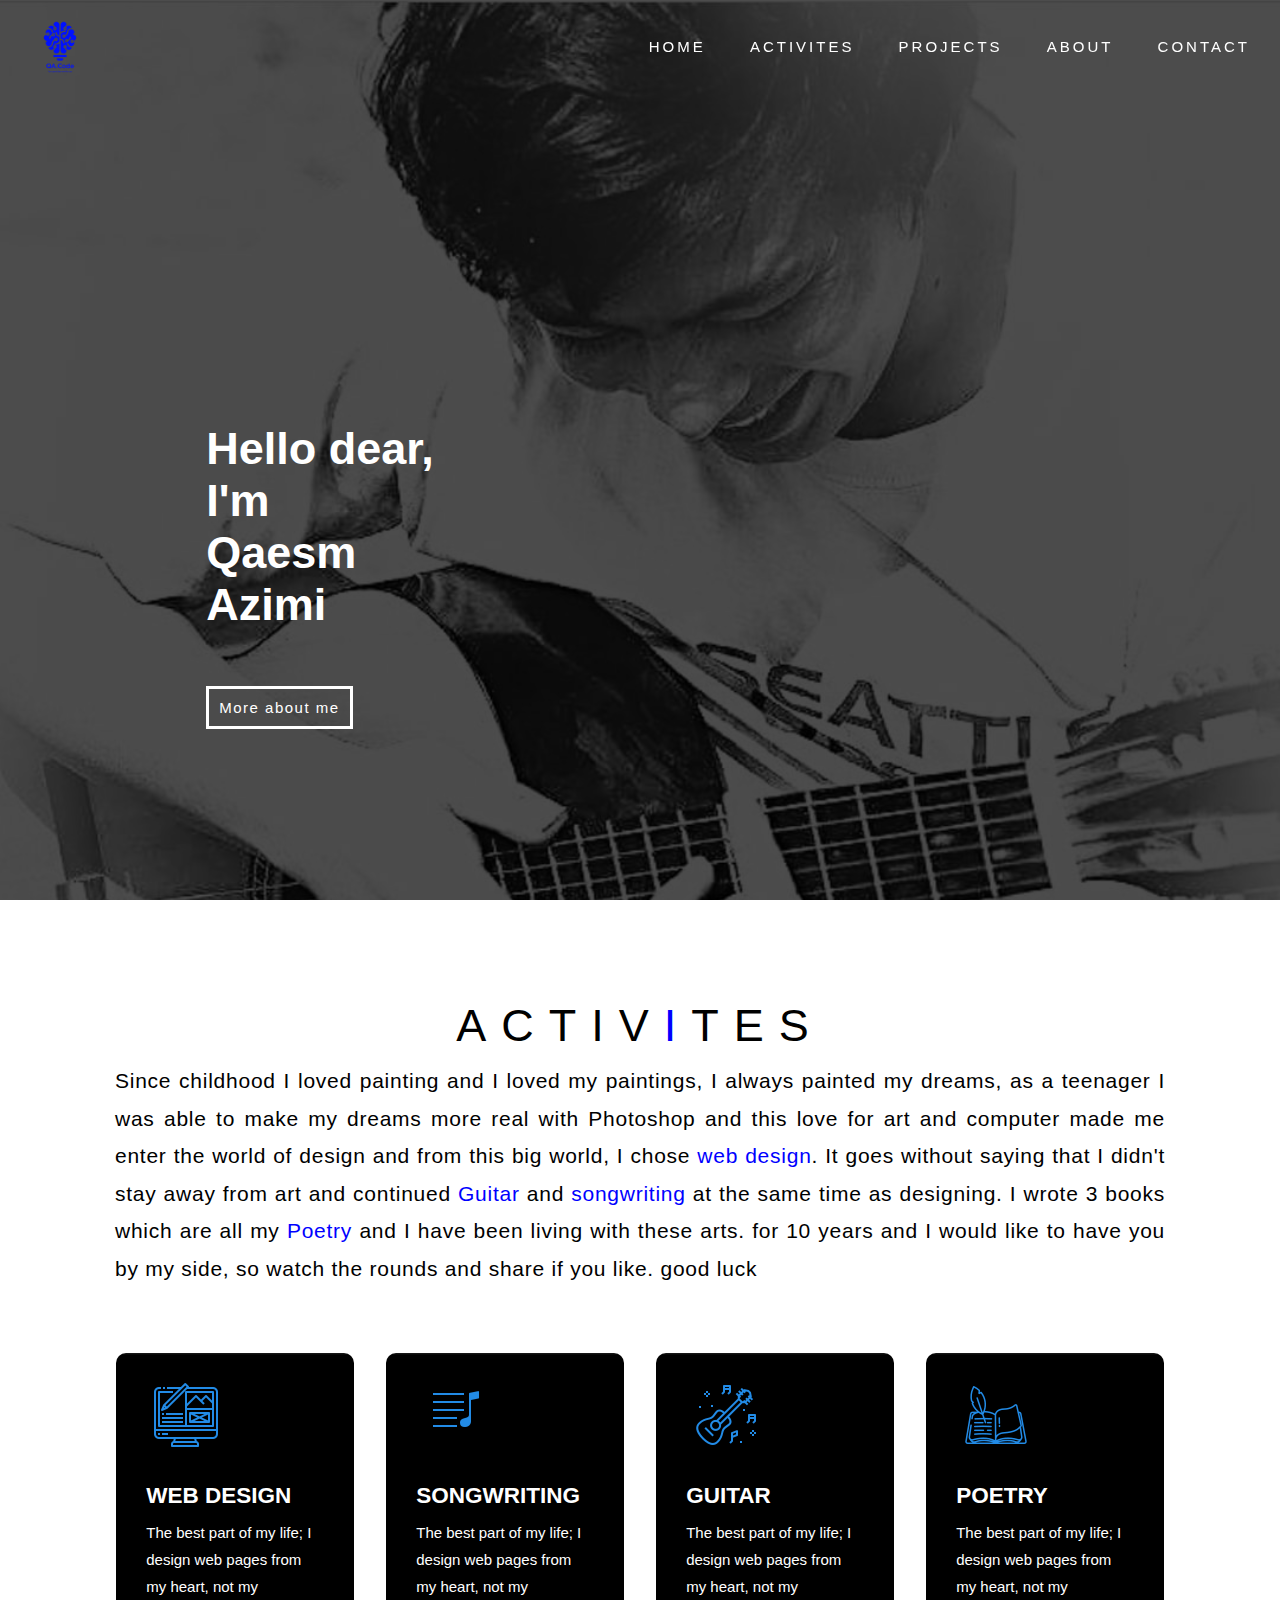
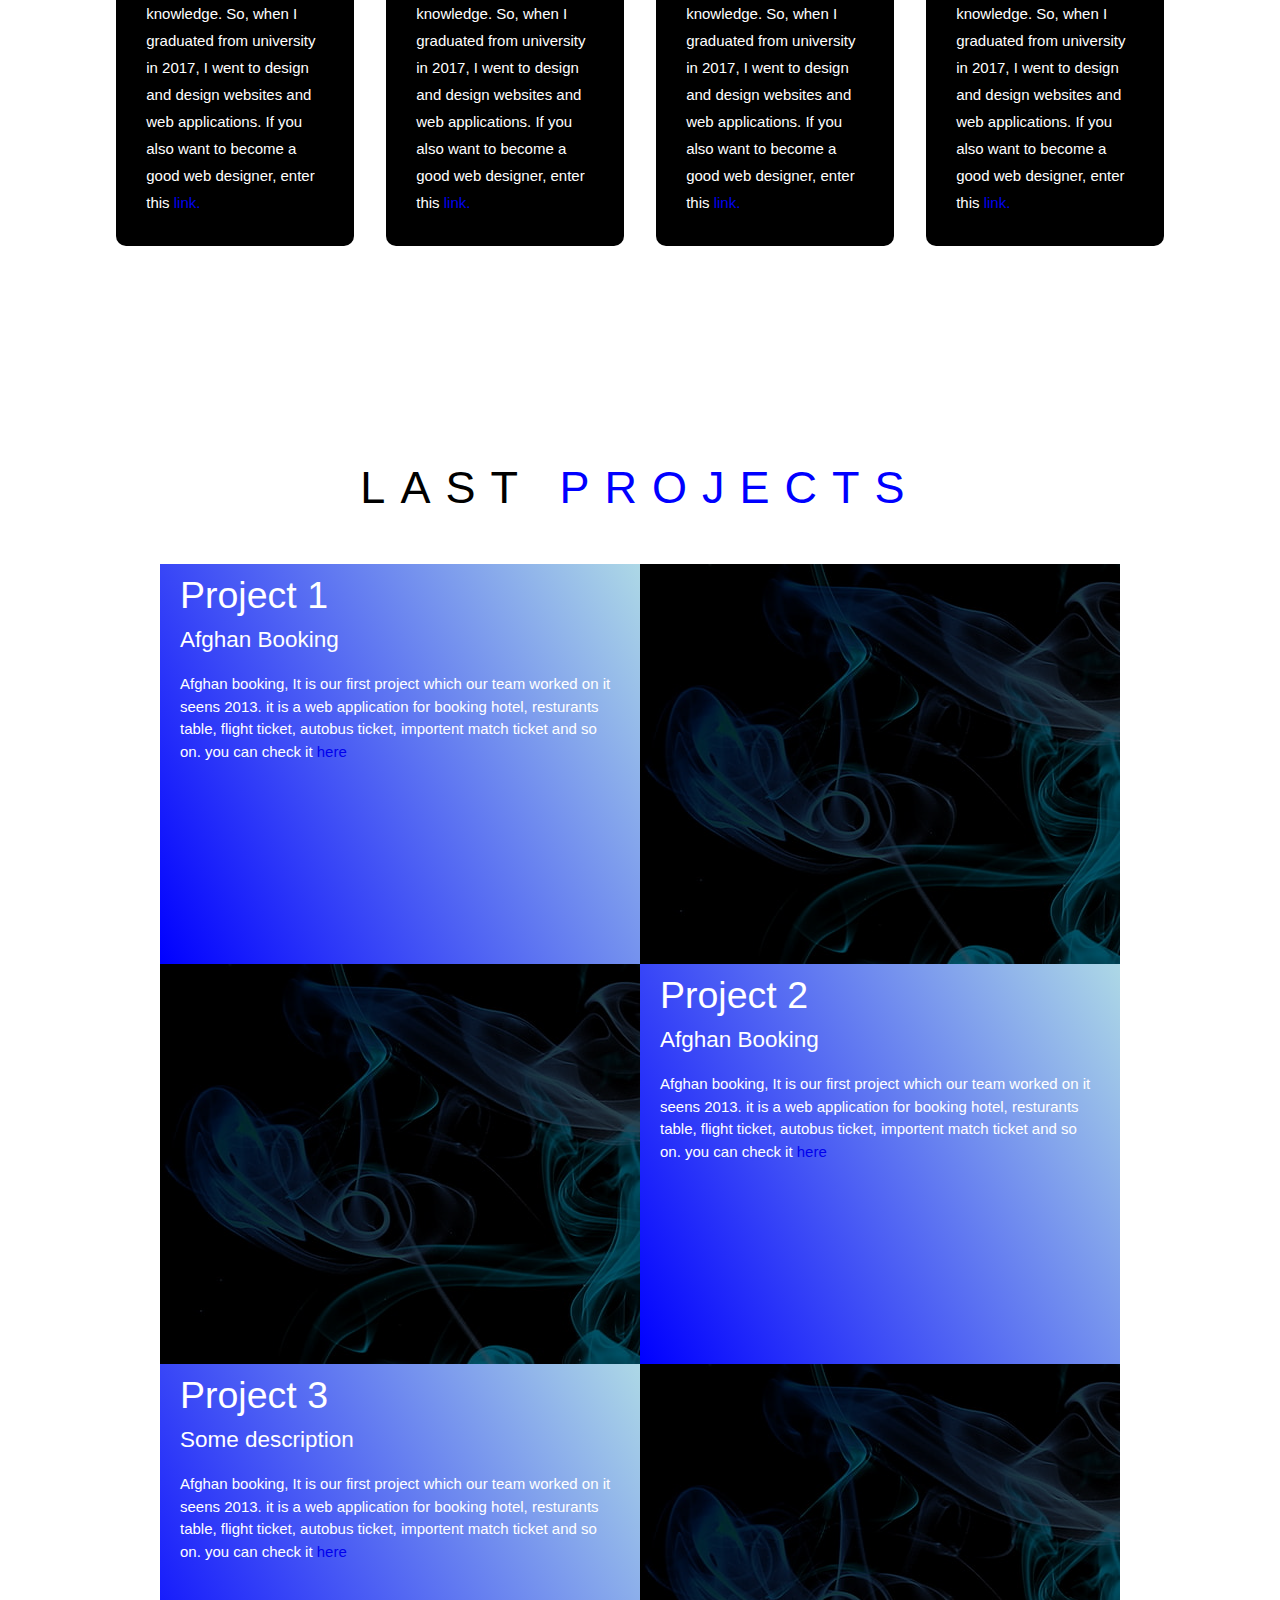
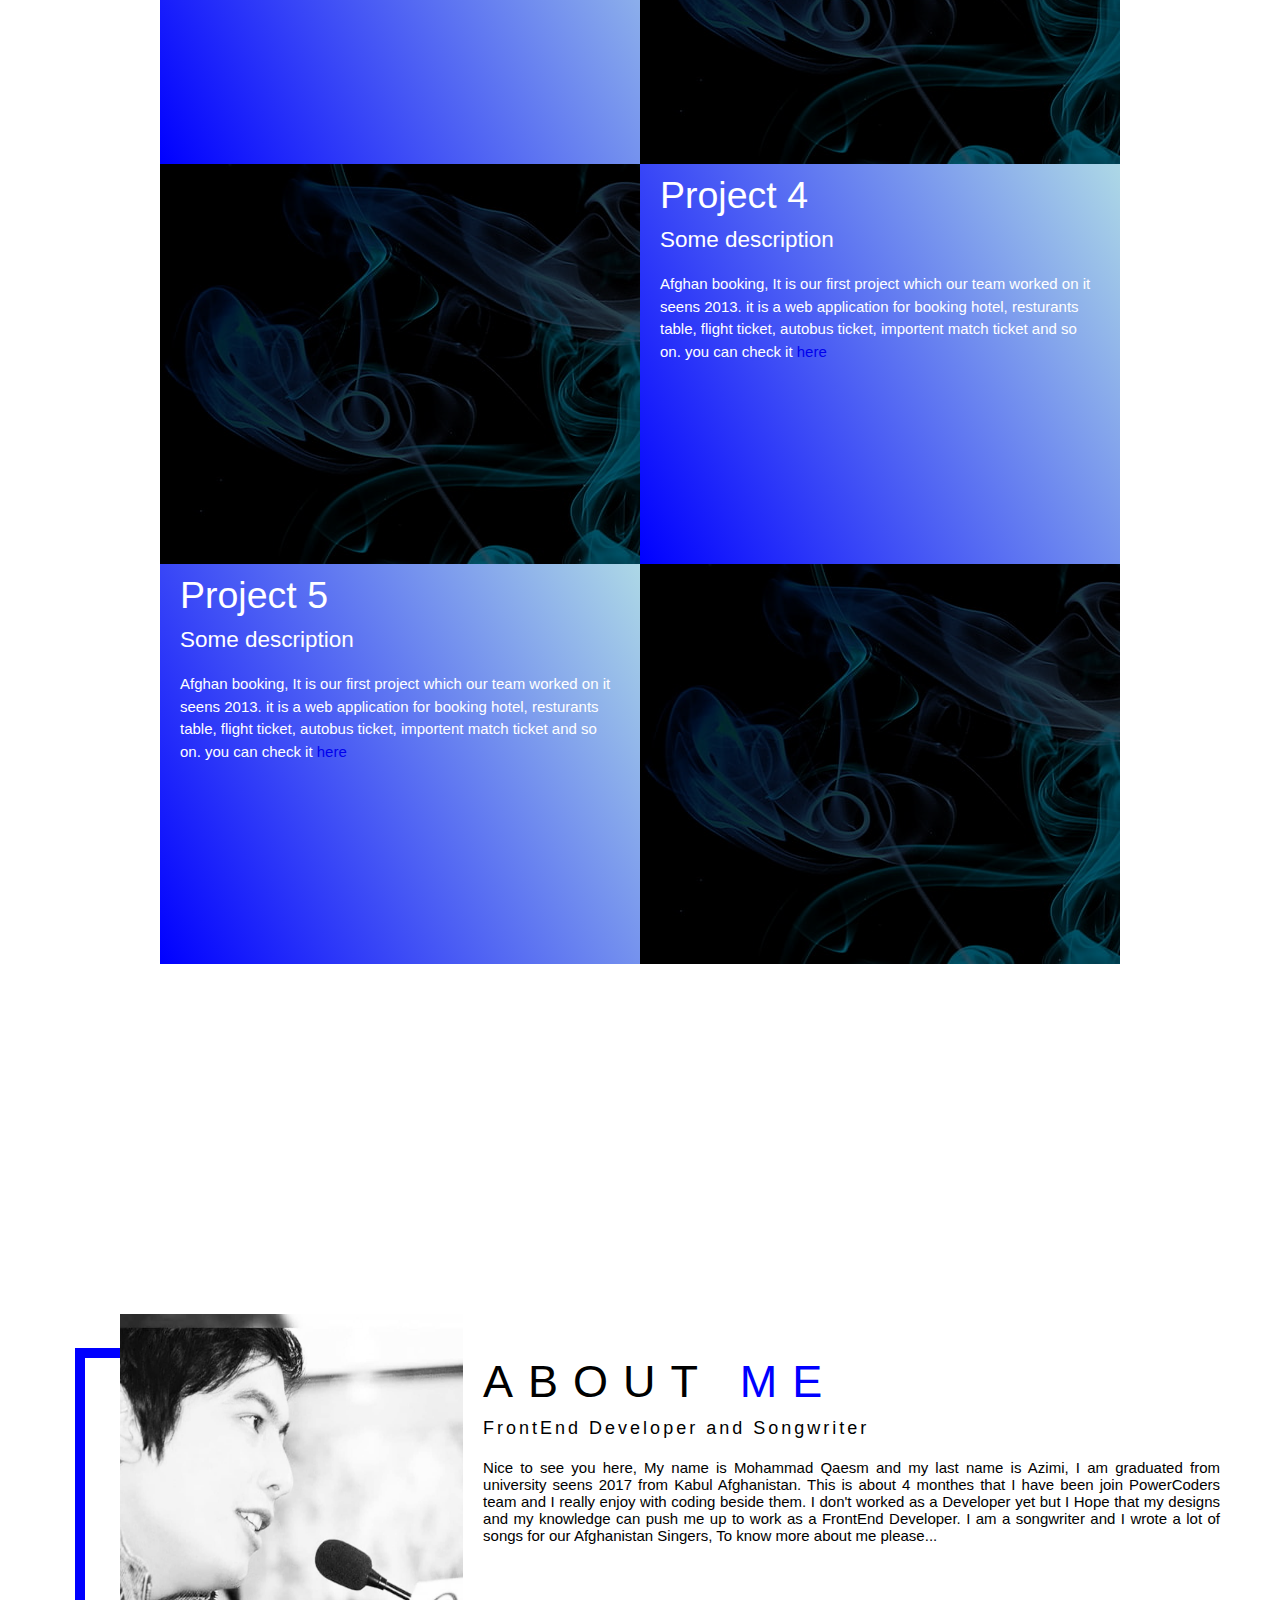
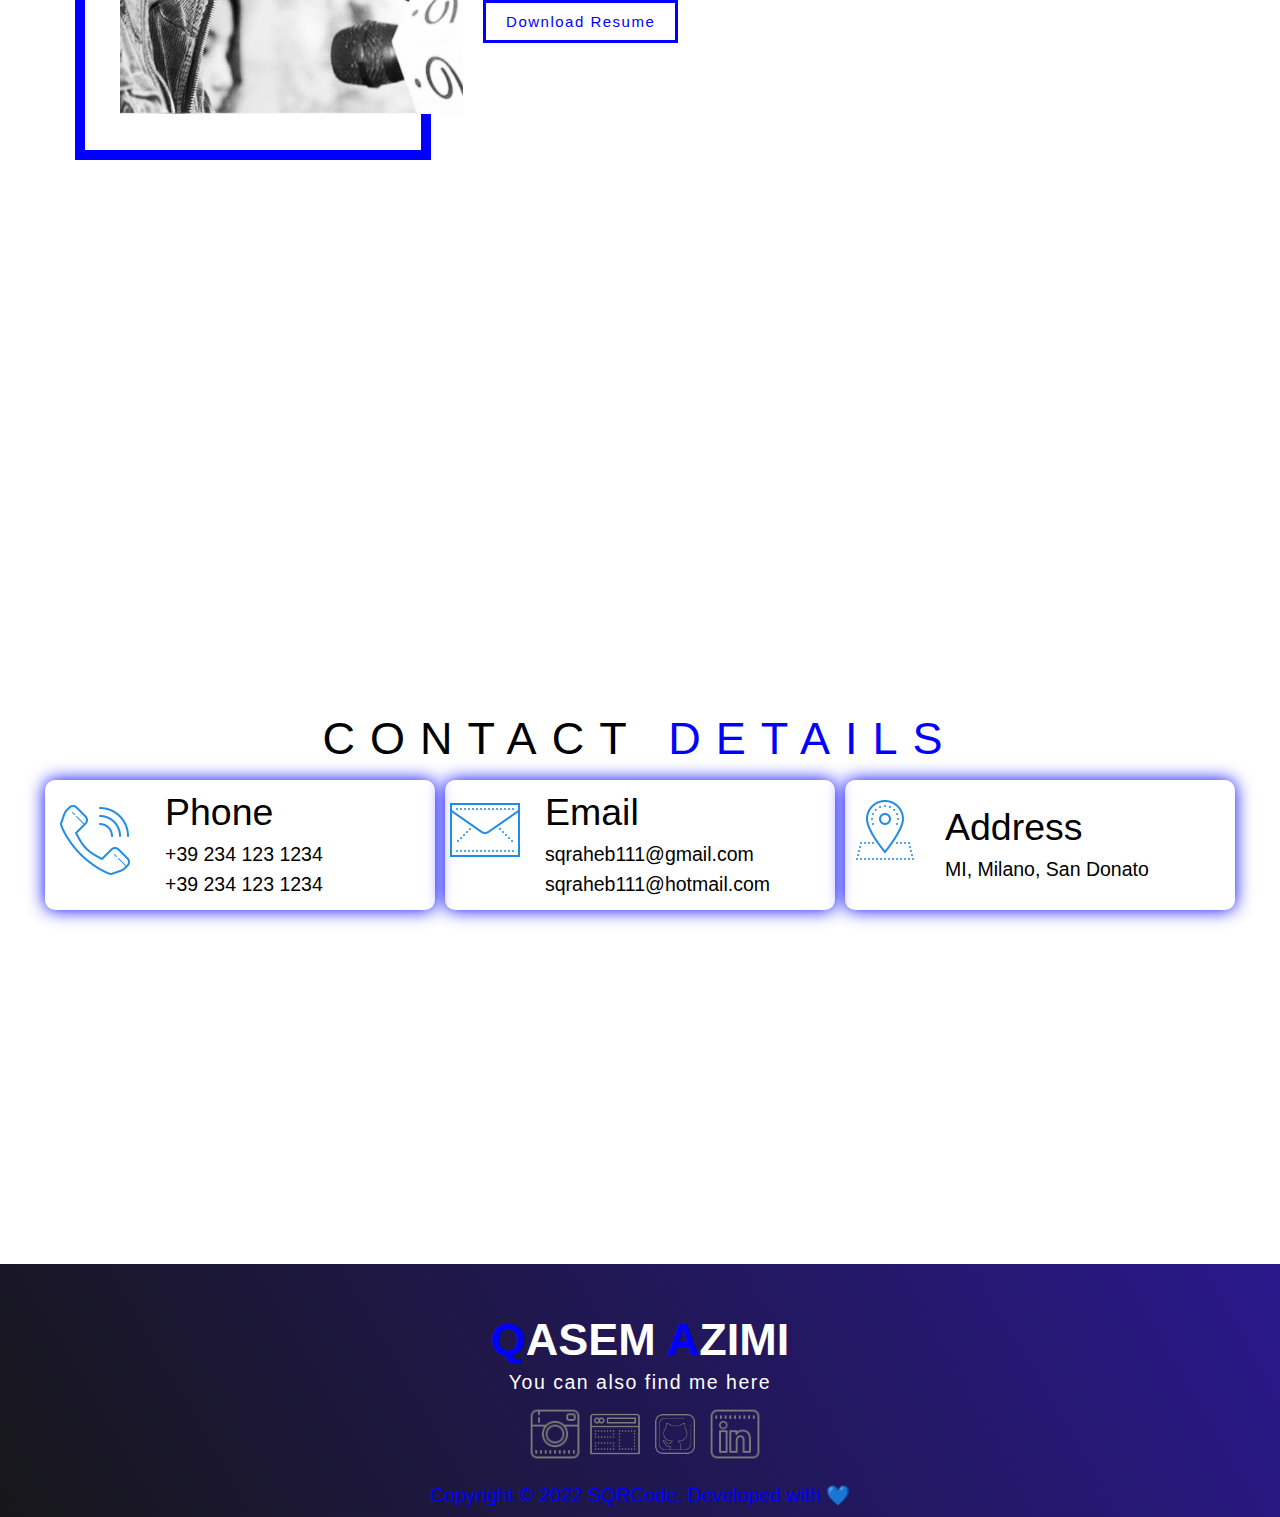
==== commit 83e83f29: "Brand and home Btn changed" ====
--- a/index.html
+++ b/index.html
@@ -36,7 +36,7 @@
   <section id="qasem">
     <div class="azimi container">
       <div class="raheb">
-        <h1>Hello,<span></span></h1>
+        <h1>Hello dear,<span></span></h1>
         <h1>I'm <span></span></h1>
         <h1>Qaesm <span></span></h1>
         <h1>Azimi <span></span></h1>
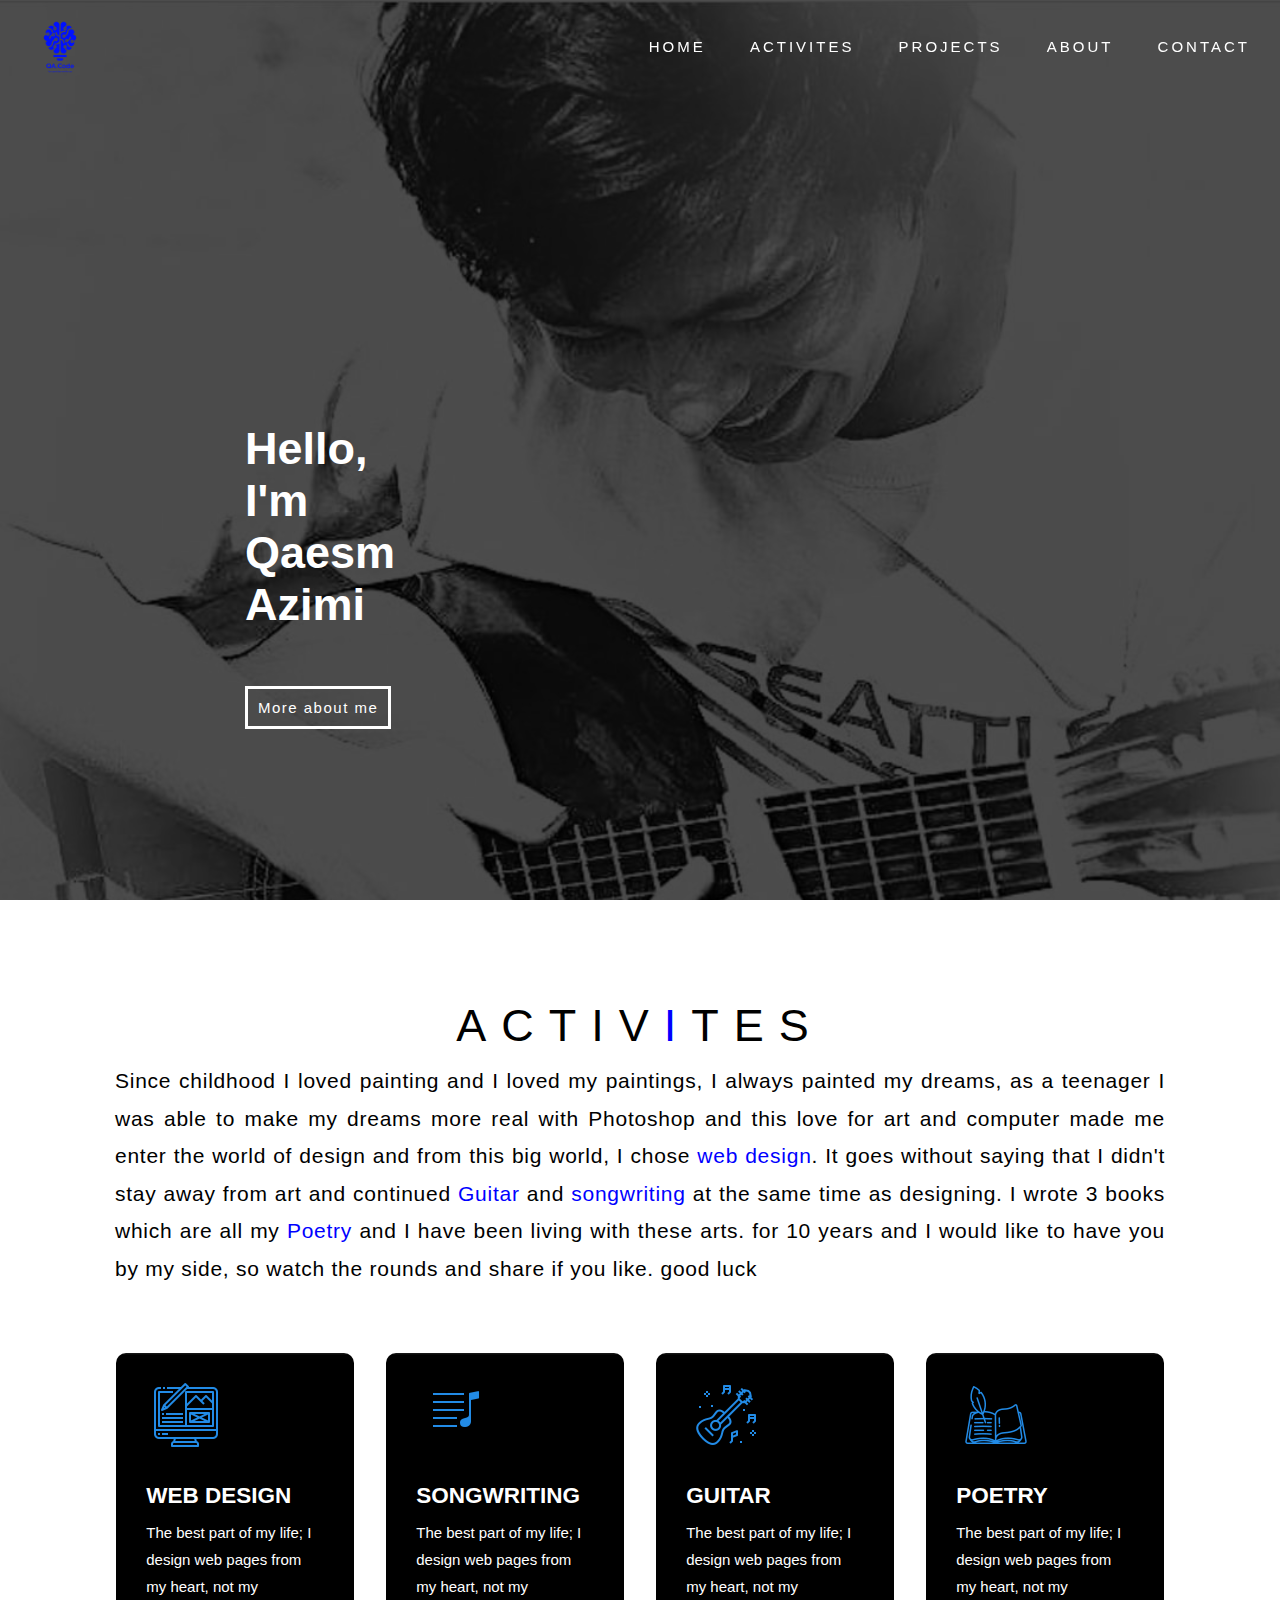
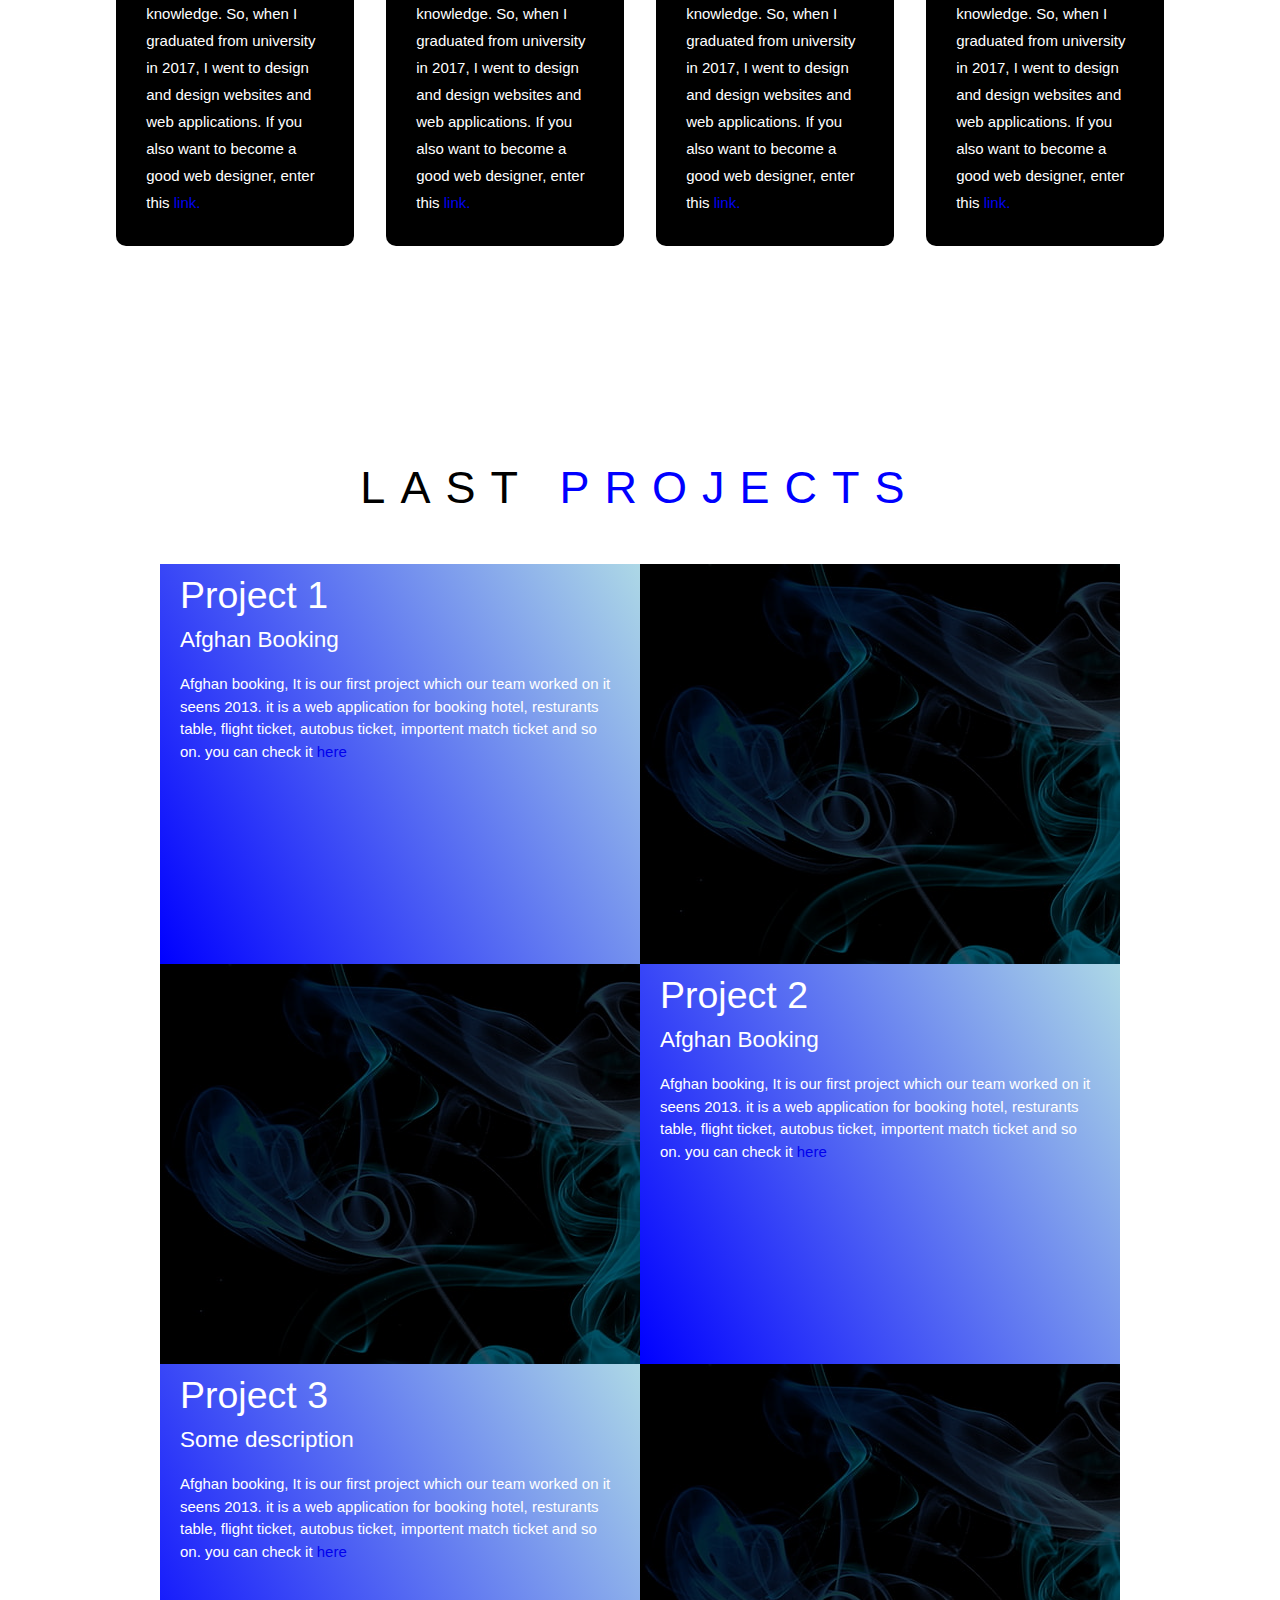
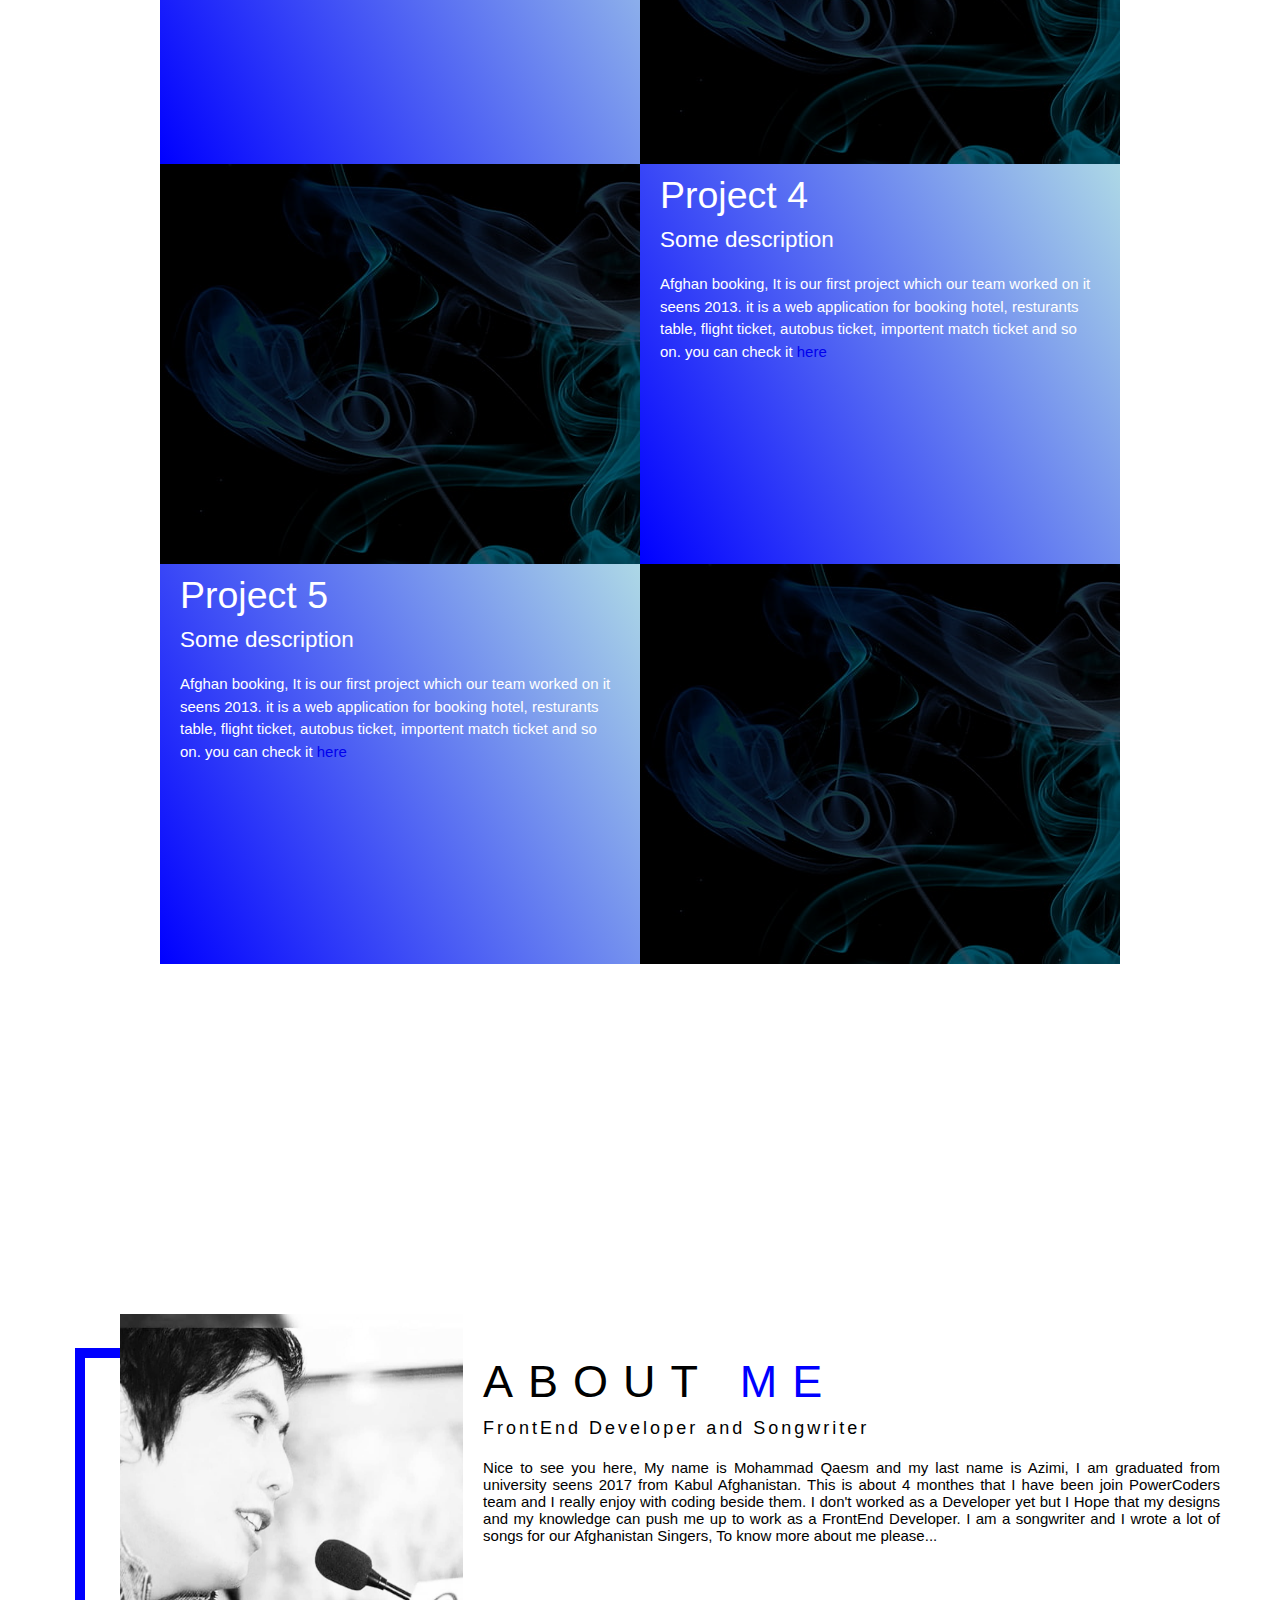
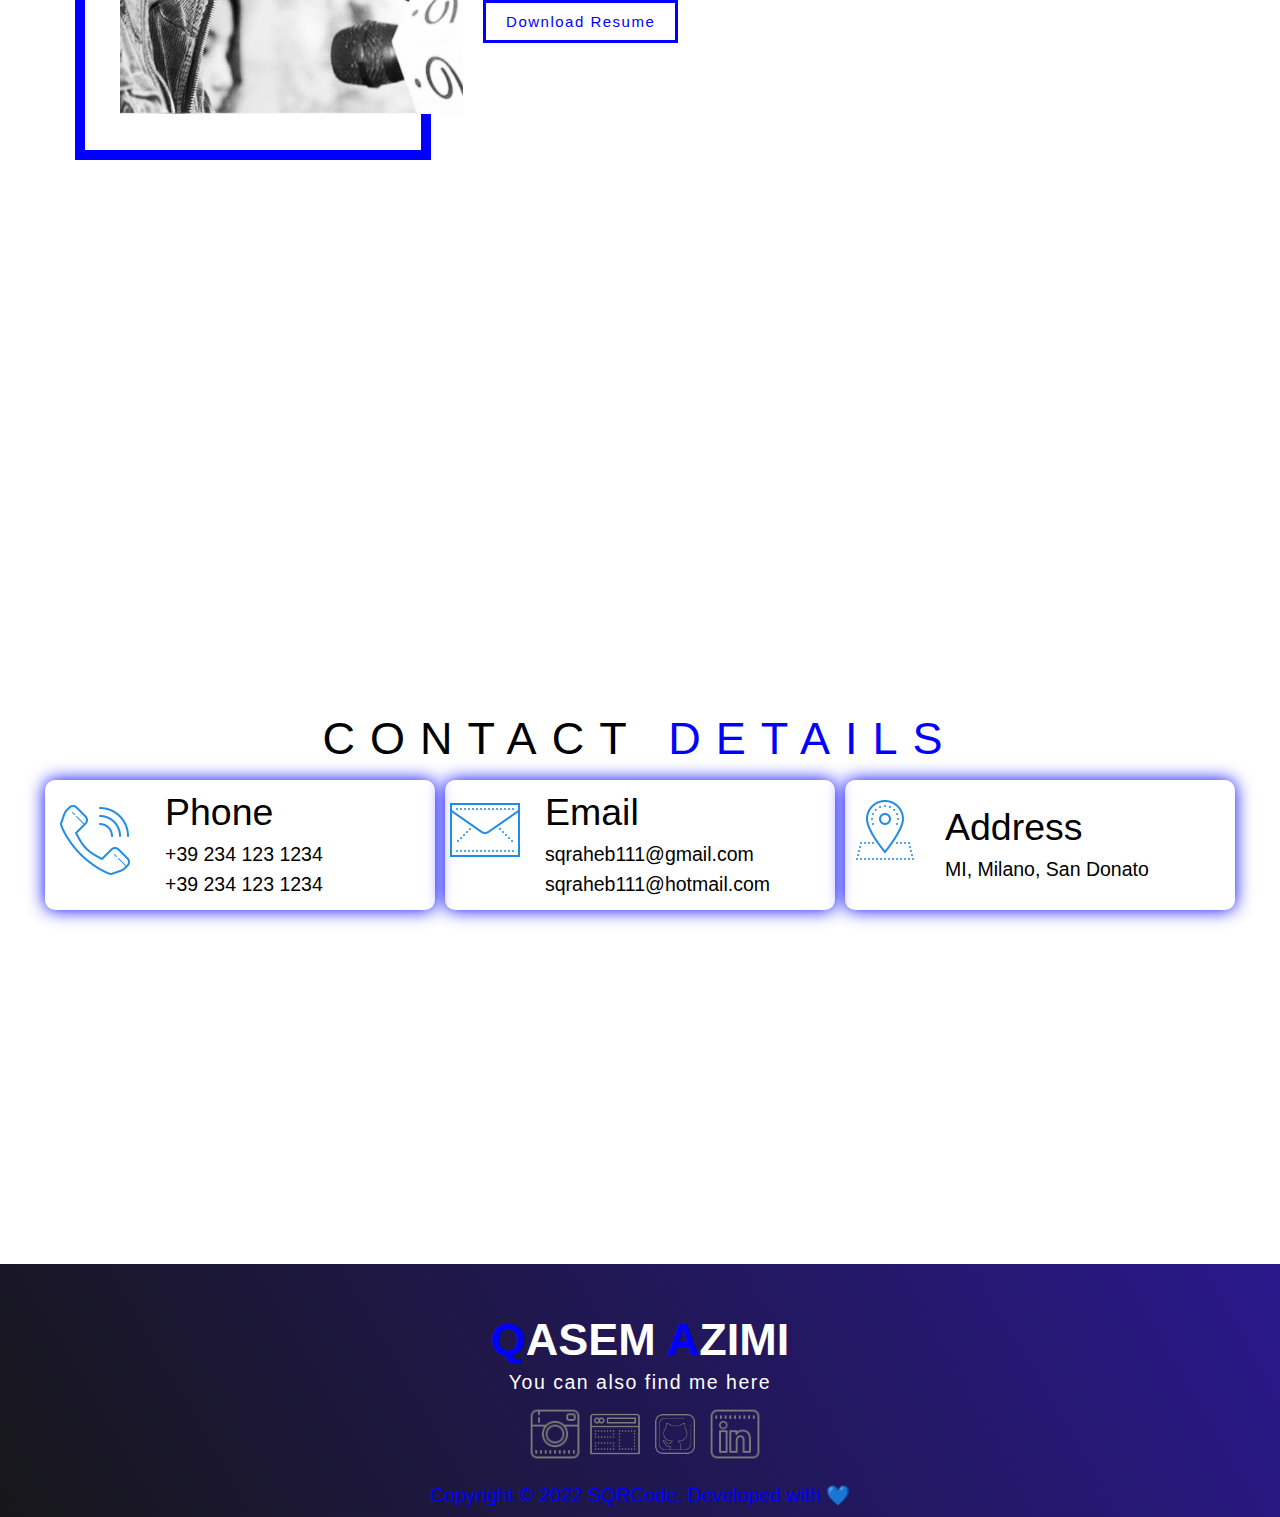
==== commit 0015a3a9: "Brand and home Btn changed" ====
--- a/index.html
+++ b/index.html
@@ -36,7 +36,7 @@
   <section id="qasem">
     <div class="azimi container">
       <div class="raheb">
-        <h1>Hello dear,<span></span></h1>
+        <h1>Hello,<span></span></h1>
         <h1>I'm <span></span></h1>
         <h1>Qaesm <span></span></h1>
         <h1>Azimi <span></span></h1>
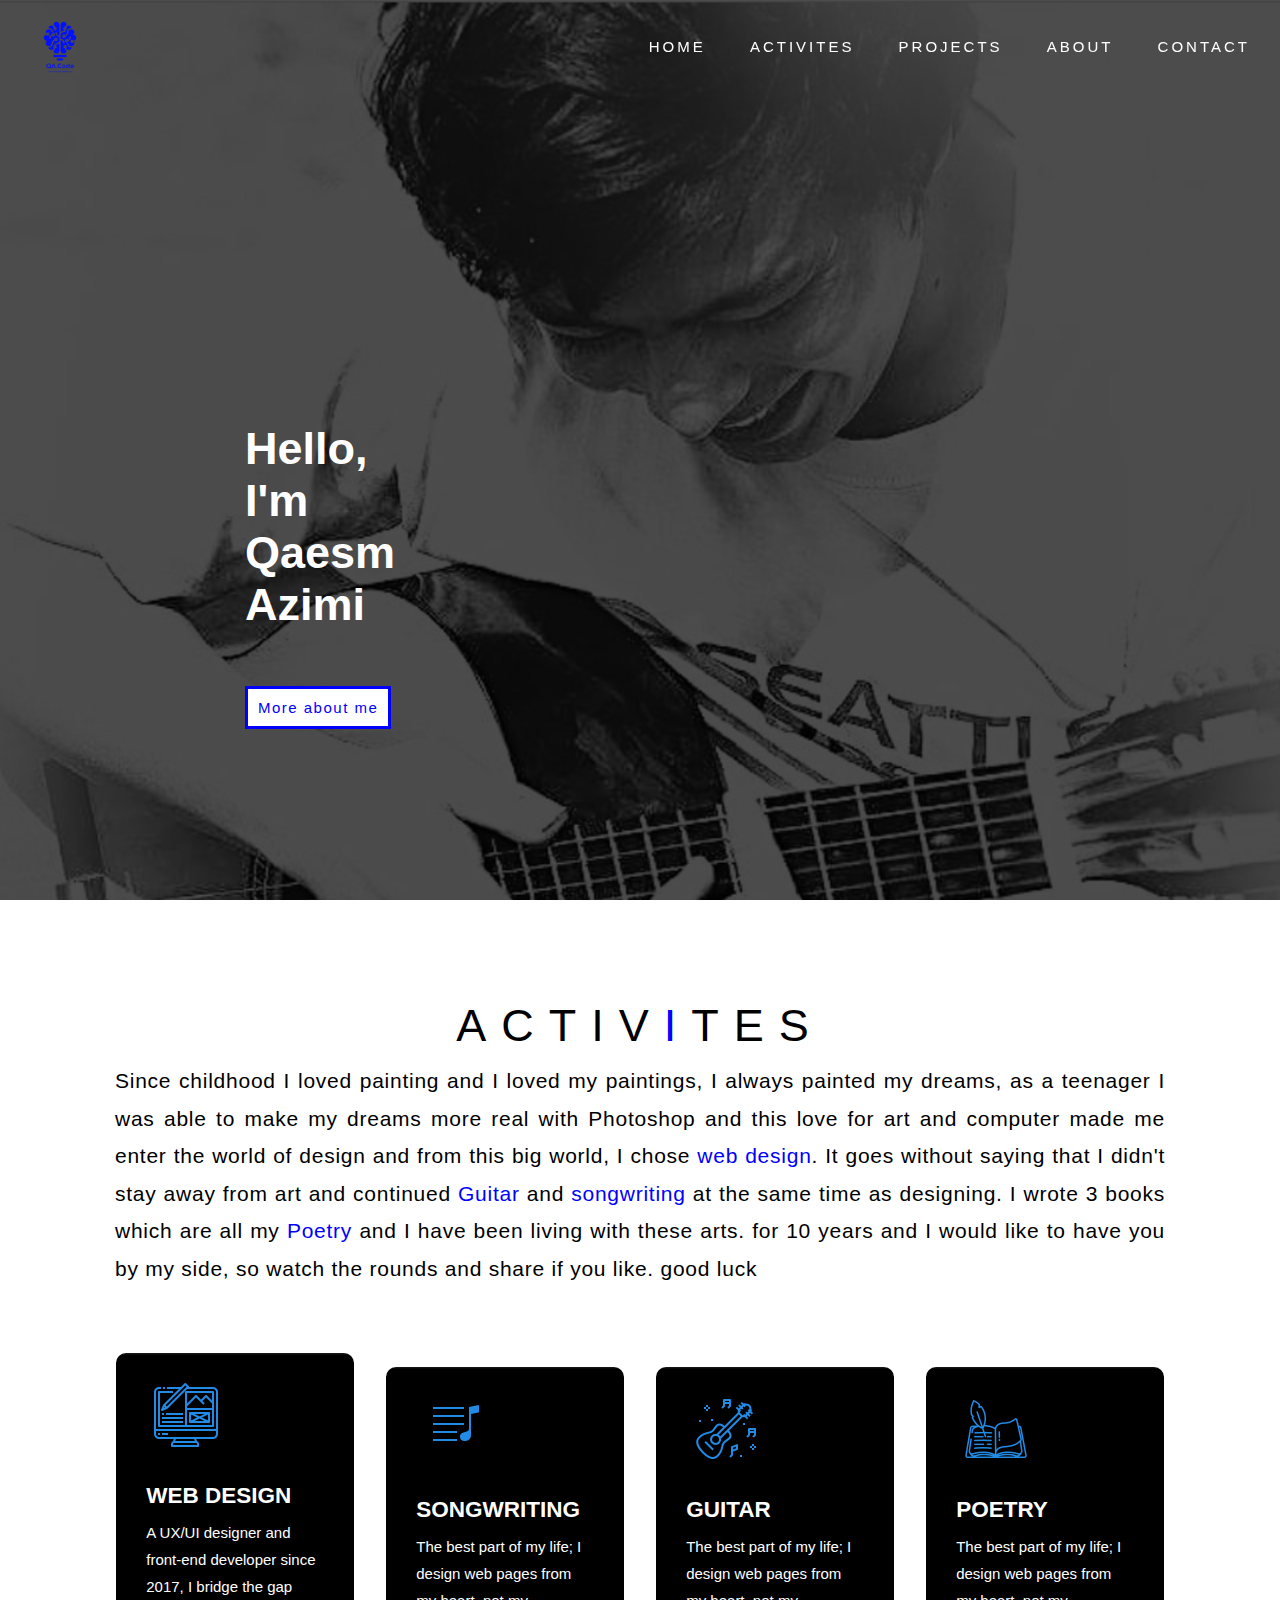
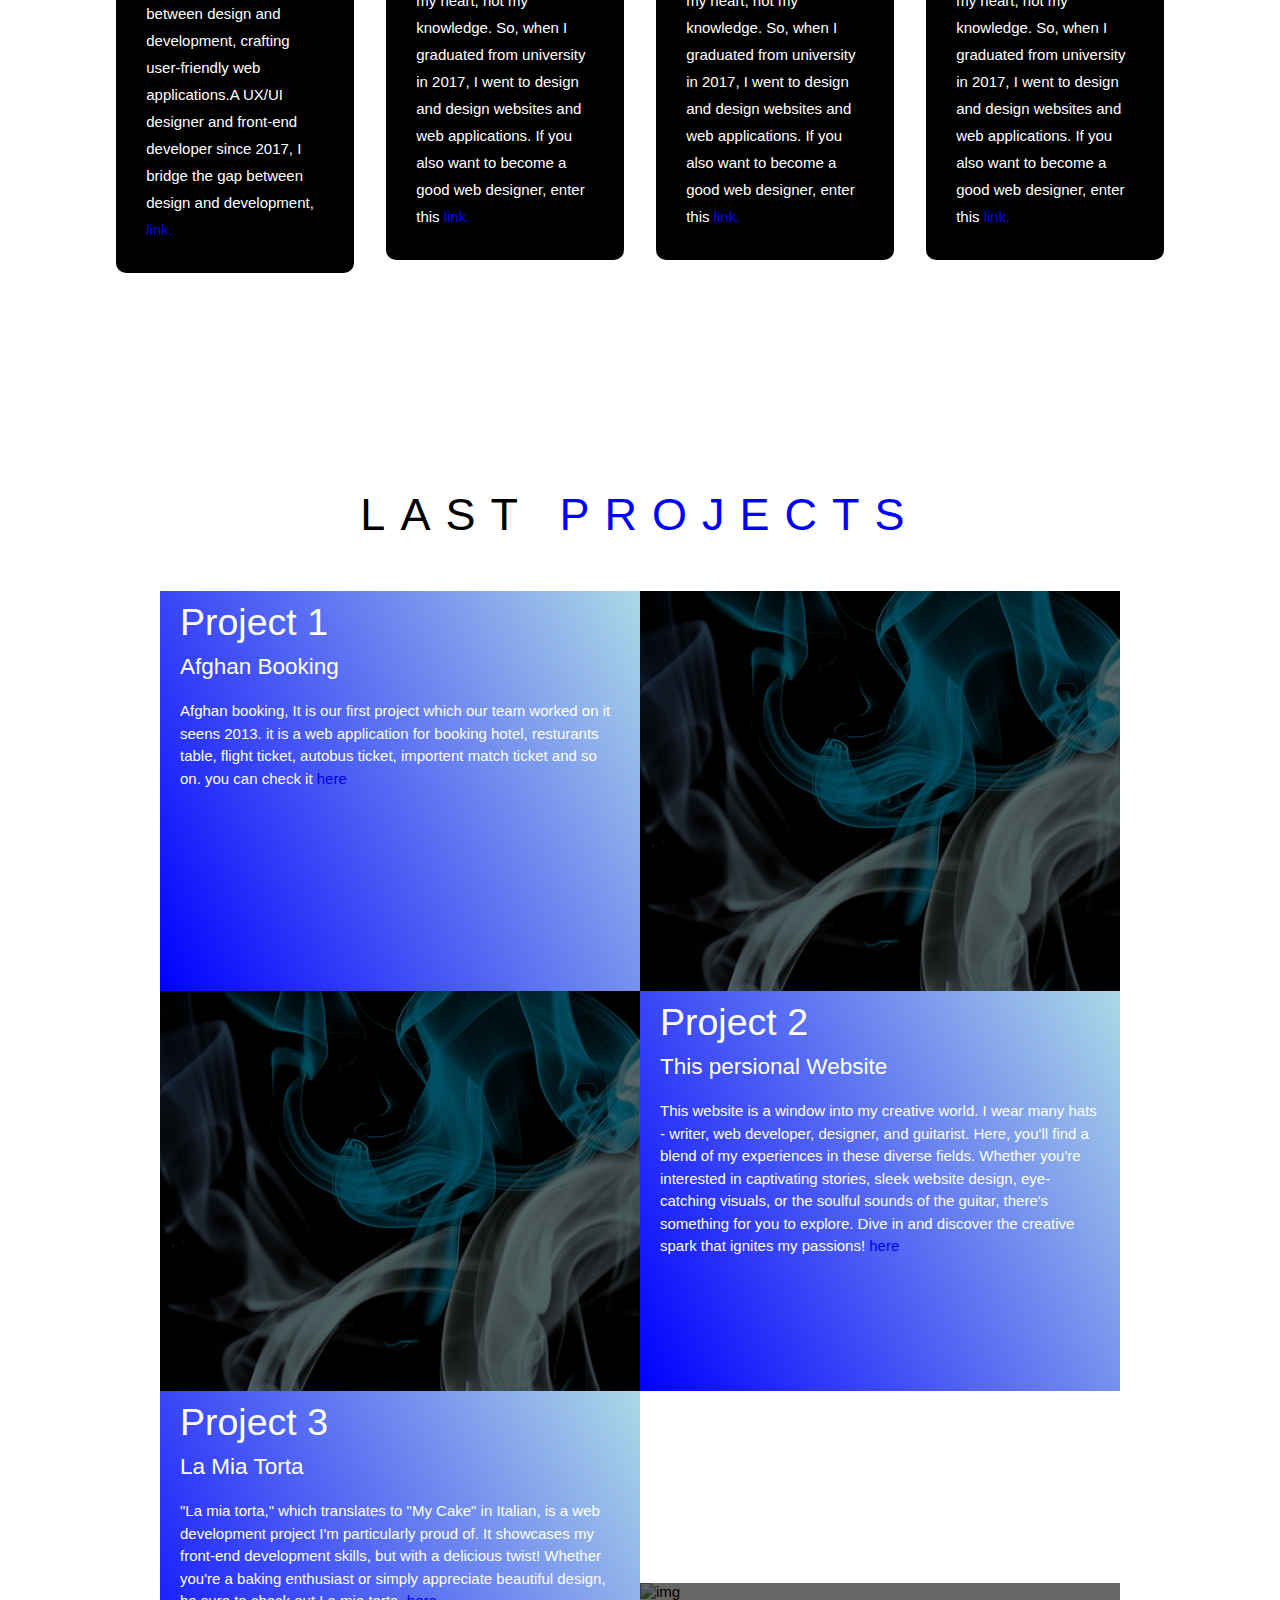
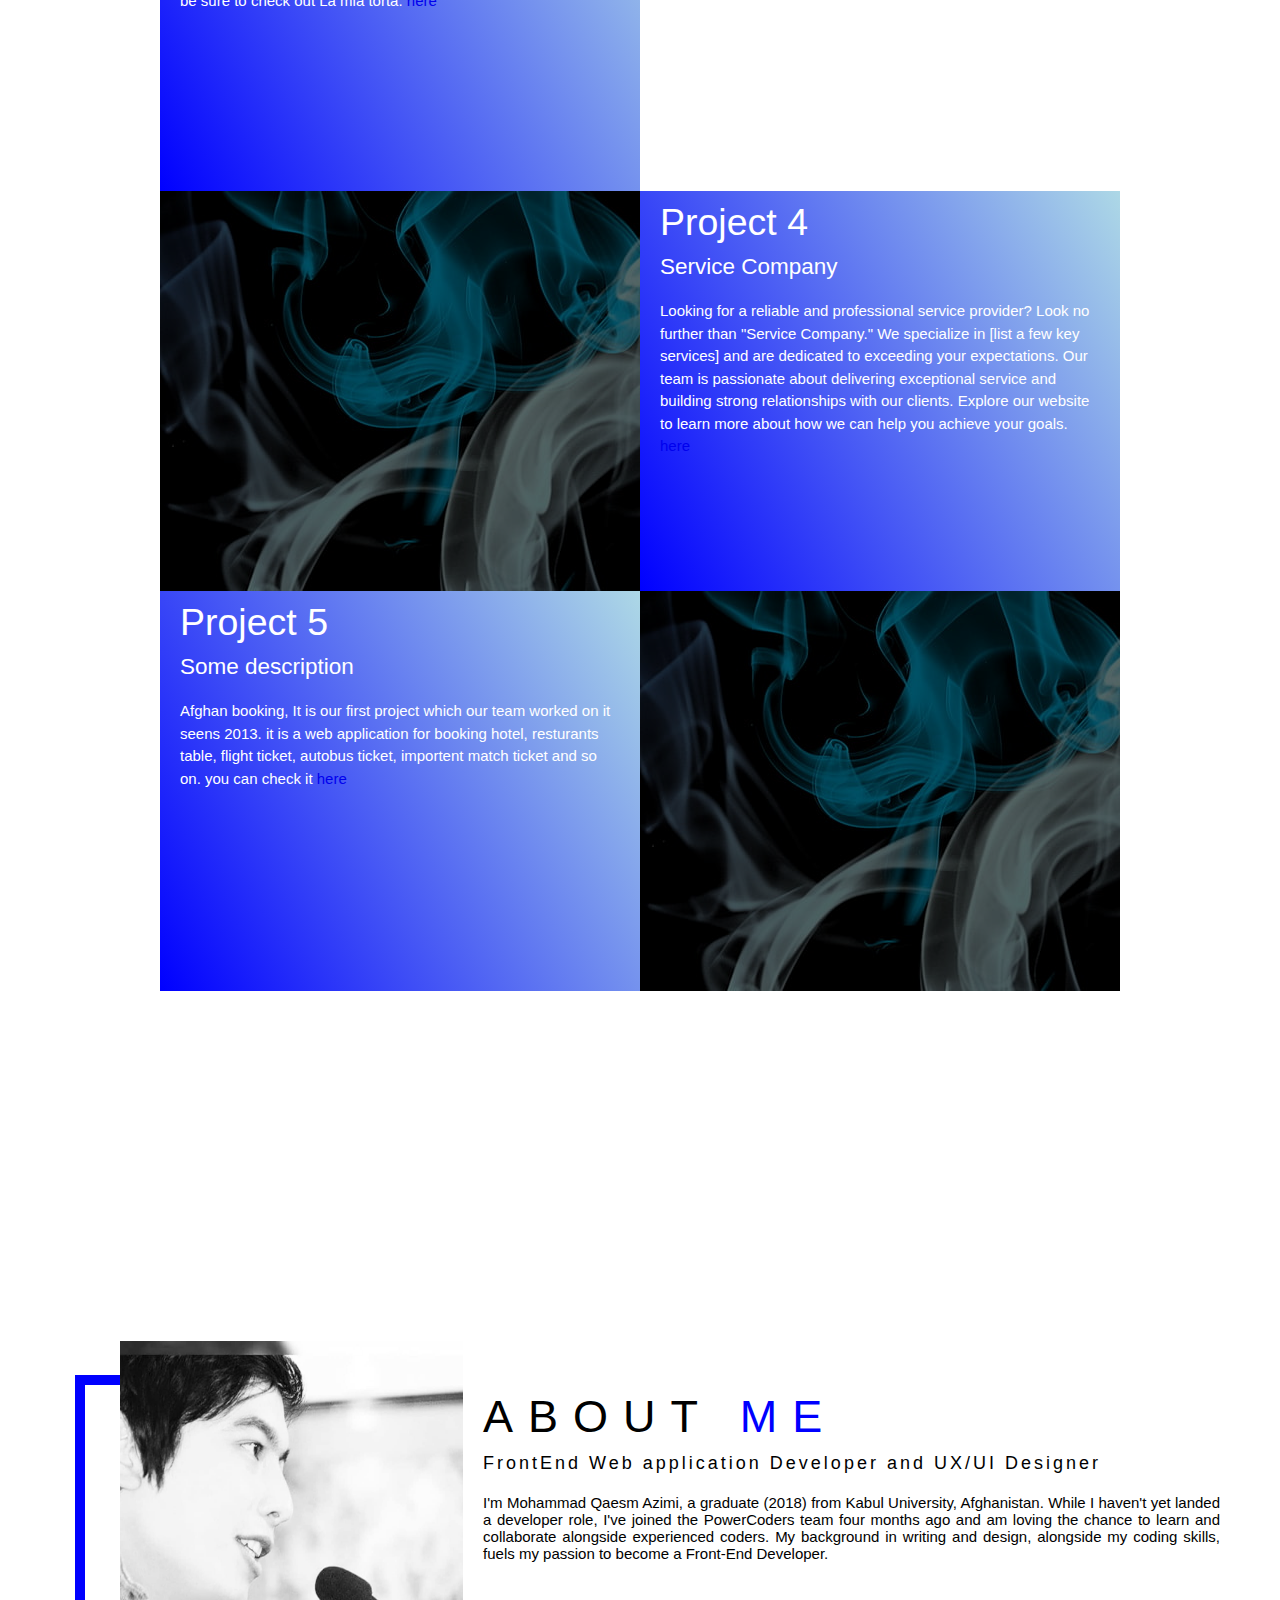
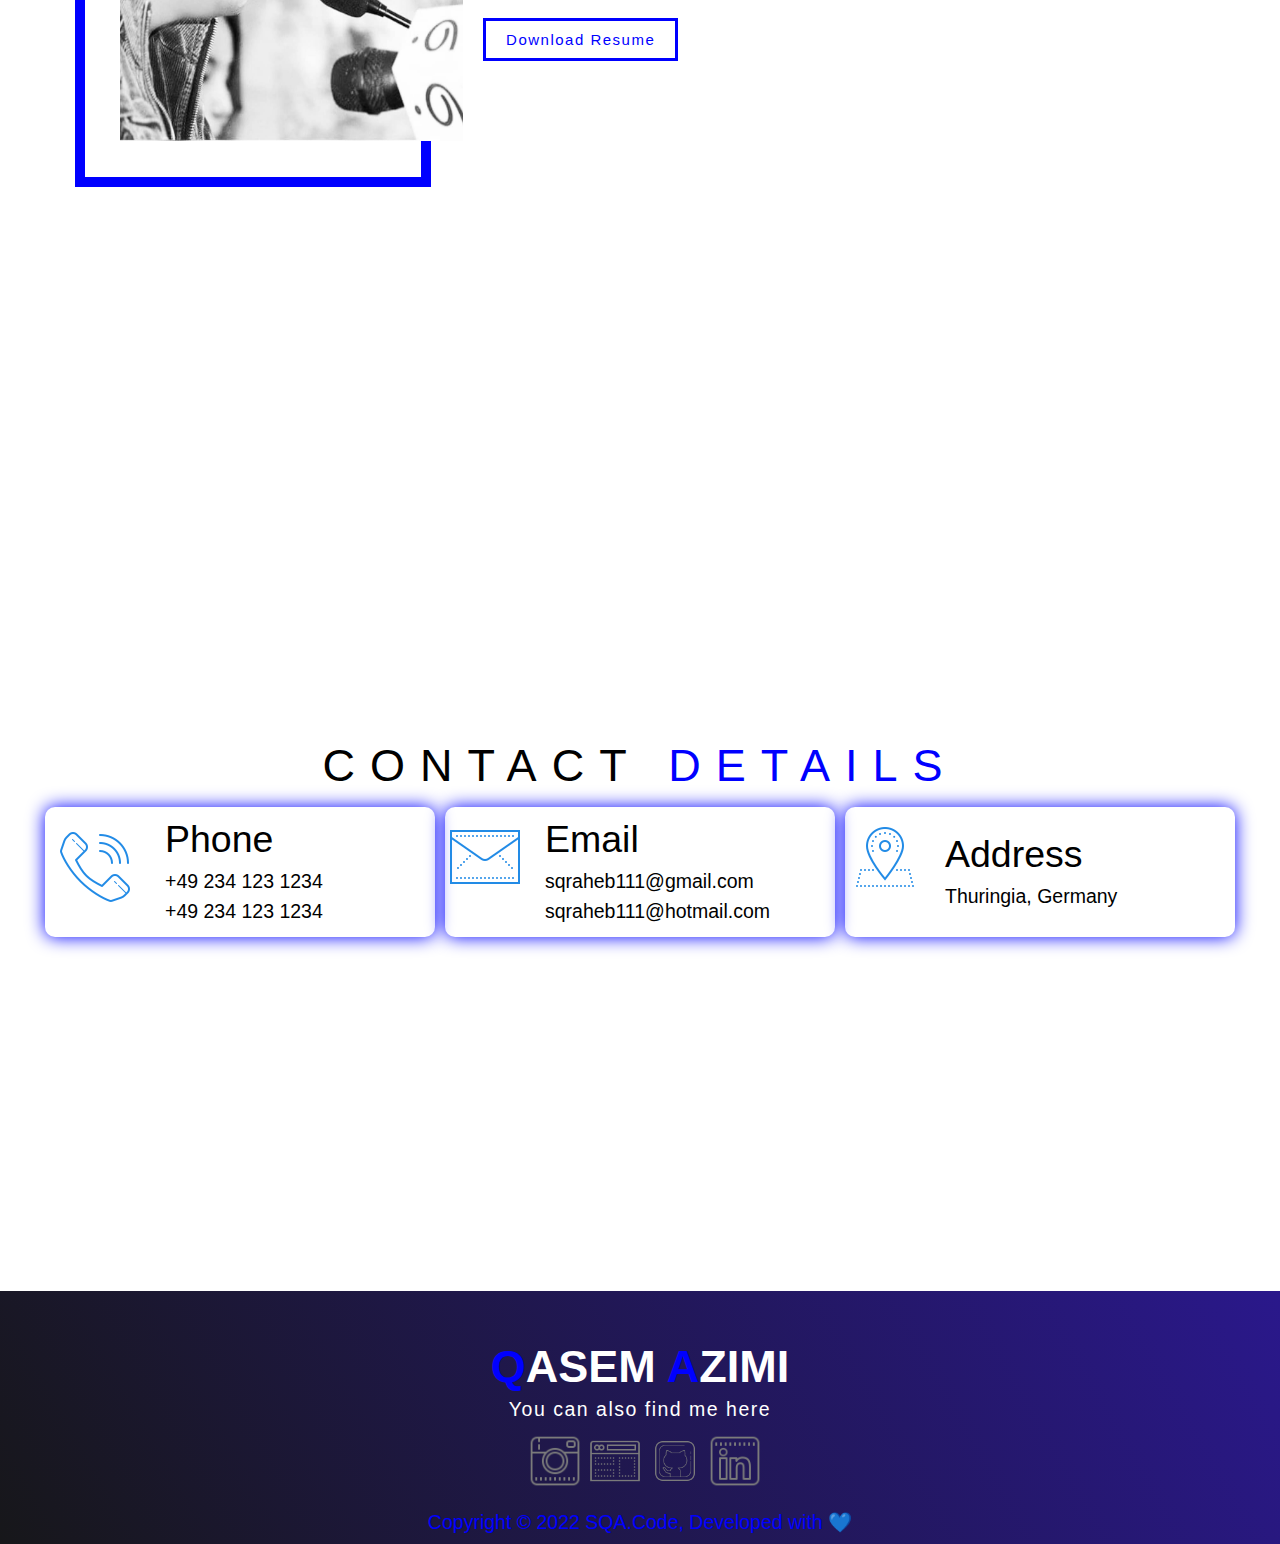
==== commit c7ba5345: "change in 4.7.2024" ====
--- a/index.html
+++ b/index.html
@@ -66,10 +66,9 @@
             <img src="images/icon_web-design.png" alt="">
           </div>
           <h2>Web Design</h2>
-          <p>The best part of my life; I design web pages from my heart, not my knowledge. So, when I graduated from
-            university in 2017,
-            I went to design and design websites and web applications. If you also want to become a good web designer,
-            enter this <a href="#">link.</a></p>
+          <p>A UX/UI designer and front-end developer since 2017, I bridge the gap between design and development, crafting 
+            user-friendly web applications.A UX/UI designer and front-end developer since 2017, I bridge the gap between design 
+            and development, <a href="#">link.</a></p>
         </div>
         <div class="activites-item">
           <div class="icon">
@@ -129,10 +128,12 @@
         <div class="project-item">
           <div class="project-info">
             <h1>Project 2</h1>
-            <h2>Afghan Booking</h2>
-            <p>Afghan booking, It is our first project which our team worked on it seens 2013. it is a web application
-              for booking
-              hotel, resturants table, flight ticket, autobus ticket, importent match ticket and so on. you can check it
+            <h2>This persional Website</h2>
+            <p>This website is a window into my creative world. I wear many hats - writer, 
+              web developer, designer, and guitarist. Here, you'll find a blend of my 
+              experiences in these diverse fields. Whether you're interested in captivating stories, 
+              sleek website design, eye-catching visuals, or the soulful sounds of the guitar, there's 
+              something for you to explore. Dive in and discover the creative spark that ignites my passions!
               <a href="#"> here </a></p>
           </div>
           <div class="project-img">
@@ -142,23 +143,25 @@
         <div class="project-item">
           <div class="project-info">
             <h1>Project 3</h1>
-            <h2>Some description</h2>
-            <p>Afghan booking, It is our first project which our team worked on it seens 2013. it is a web application
-              for booking
-              hotel, resturants table, flight ticket, autobus ticket, importent match ticket and so on. you can check it
-              <a href="#"> here </a></p>
-          </div>
-          <div class="project-img">
-            <img src="images/project-1.jpg" alt="img">
+            <h2>La Mia Torta</h2>
+            <p>"La mia torta," which translates to "My Cake" in Italian, is a web development project I'm 
+              particularly proud of. It showcases my front-end development skills, but with a delicious 
+              twist! Whether you're a baking enthusiast or simply appreciate beautiful design, be sure to 
+              check out La mia torta.
+              <a href="#"> here </a></p>
+          </div>
+          <div class="project-img">
+            <img src="images/laMiaTorta.jpg" alt="img">
           </div>
         </div>
         <div class="project-item">
           <div class="project-info">
             <h1>Project 4</h1>
-            <h2>Some description</h2>
-            <p>Afghan booking, It is our first project which our team worked on it seens 2013. it is a web application
-              for booking
-              hotel, resturants table, flight ticket, autobus ticket, importent match ticket and so on. you can check it
+            <h2>Service Company</h2>
+            <p>Looking for a reliable and professional service provider? Look no further than "Service Company." 
+              We specialize in [list a few key services] and are dedicated to exceeding your expectations. 
+              Our team is passionate about delivering exceptional service and building strong relationships with 
+              our clients. Explore our website to learn more about how we can help you achieve your goals.
               <a href="#"> here </a></p>
           </div>
           <div class="project-img">
@@ -193,14 +196,12 @@
       </div>
       <div class="col-right">
         <h1 class="section-title">About <span>Me</span></h1>
-        <h2>FrontEnd Developer and Songwriter</h2>
-        <p>Nice to see you here, My name is Mohammad Qaesm and my last name is Azimi, I am graduated from university
-          seens 2017 from Kabul Afghanistan.
-          This is about 4 monthes that I have been join PowerCoders team and I really enjoy with coding beside them. I
-          don't worked as a Developer yet but I
-          Hope that my designs and my knowledge can push me up to work as a FrontEnd Developer. I am a songwriter and I
-          wrote a lot of songs for our Afghanistan
-          Singers, To know more about me please...</p>
+        <h2>FrontEnd Web application Developer and UX/UI Designer</h2>
+        <p>I'm Mohammad Qaesm Azimi, a graduate (2018) from Kabul University, 
+          Afghanistan. While I haven't yet landed a developer role, I've joined 
+          the PowerCoders team four months ago and am loving the chance to learn 
+          and collaborate alongside experienced coders. My background in writing 
+          and design, alongside my coding skills, fuels my passion to become a Front-End Developer.</p>
         <a href="#about" class="cv" onclick="this.innerHTML='Ooops!'">Download Resume</a>
       </div>
     </div>
@@ -217,8 +218,8 @@
           <div class="icon"><img src="images/icon_contact.png" /></div>
           <div class="contact-info">
             <h1>Phone</h1>
-            <h2>+39 234 123 1234</h2>
-            <h2>+39 234 123 1234</h2>
+            <h2>+49 234 123 1234</h2>
+            <h2>+49 234 123 1234</h2>
           </div>
         </div>
         <div class="contact-item">
@@ -233,7 +234,7 @@
           <div class="icon"><img src="images/icon-location.png" /></div>
           <div class="contact-info">
             <h1>Address</h1>
-            <h2>MI, Milano, San Donato</h2>
+            <h2>Thuringia, Germany</h2>
           </div>
         </div>
       </div>
@@ -263,7 +264,7 @@
               src="images/icon_linkedin.png" /></a>
         </div>
       </div>
-      <p>Copyright © 2022 SQRCode, Developed with 💙</p>
+      <p>Copyright © 2022 SQA.Code, Developed with 💙</p>
     </div>
   </section>
   <!-- Sixth page footer End -->
--- a/css/style.css
+++ b/css/style.css
@@ -245,9 +245,9 @@
 #qasem .cta{
   display: inline-block;
   padding:10px;
-  color: white;
-  background-color: transparent;
-  border: 3px solid white;
+  color: blue;
+  background-color: white;
+  border: 3px solid blue;
   font-size: 1rem;
   letter-spacing: .1rem;
   margin-top: 36px;
@@ -255,8 +255,8 @@
   transition: 0.5s;
 }
 #qasem .cta:hover{
-  color: blue;
-  background-color: white;
+  color: white;
+  background-color: blue;
   transition: .5s;
 }
 
@@ -395,12 +395,10 @@
   font-weight: 300;
 }
 #projects .project-img{
-  height: 200px;
-  width: 100%;
-  display: flex;
-  flex-wrap: wrap;
+  width: 100%;
+  padding: 0;
+  flex-basis: 50%;
   object-fit: cover;
-  flex-basis: 50%;
   overflow: hidden;
   position: relative;
 }
@@ -653,10 +651,11 @@
     #projects .all-projects .project-info{
       height: 100%;
     }
-    #projects .all-projects .project-img{
-      height: 100%;
-      display: flex;
-      flex-wrap: wrap;
+    #projects .all-projects .project-img {
+      /* Remove conflicting height and flexbox properties */
+      width: 100%;  /* Maintain width for responsiveness */
+      object-fit: fill;  /* Ensure image fills container proportionally */
+      overflow: hidden;  /* Hide any overflowing parts */
     }
     /*--------------------------------------------------------- about part 768px -------------------------------------------------------*/
     #about .about{
@@ -715,7 +714,7 @@
     }
   }
 
-/*----------------------------------------------------------------------------------------------------------------*/
+/*-----------------------------------------------------------contact part 1200px-----------------------------------------------------*/
   @media only screen and (min-width: 1200px) {
     #header .hamburger{
       display: none;
